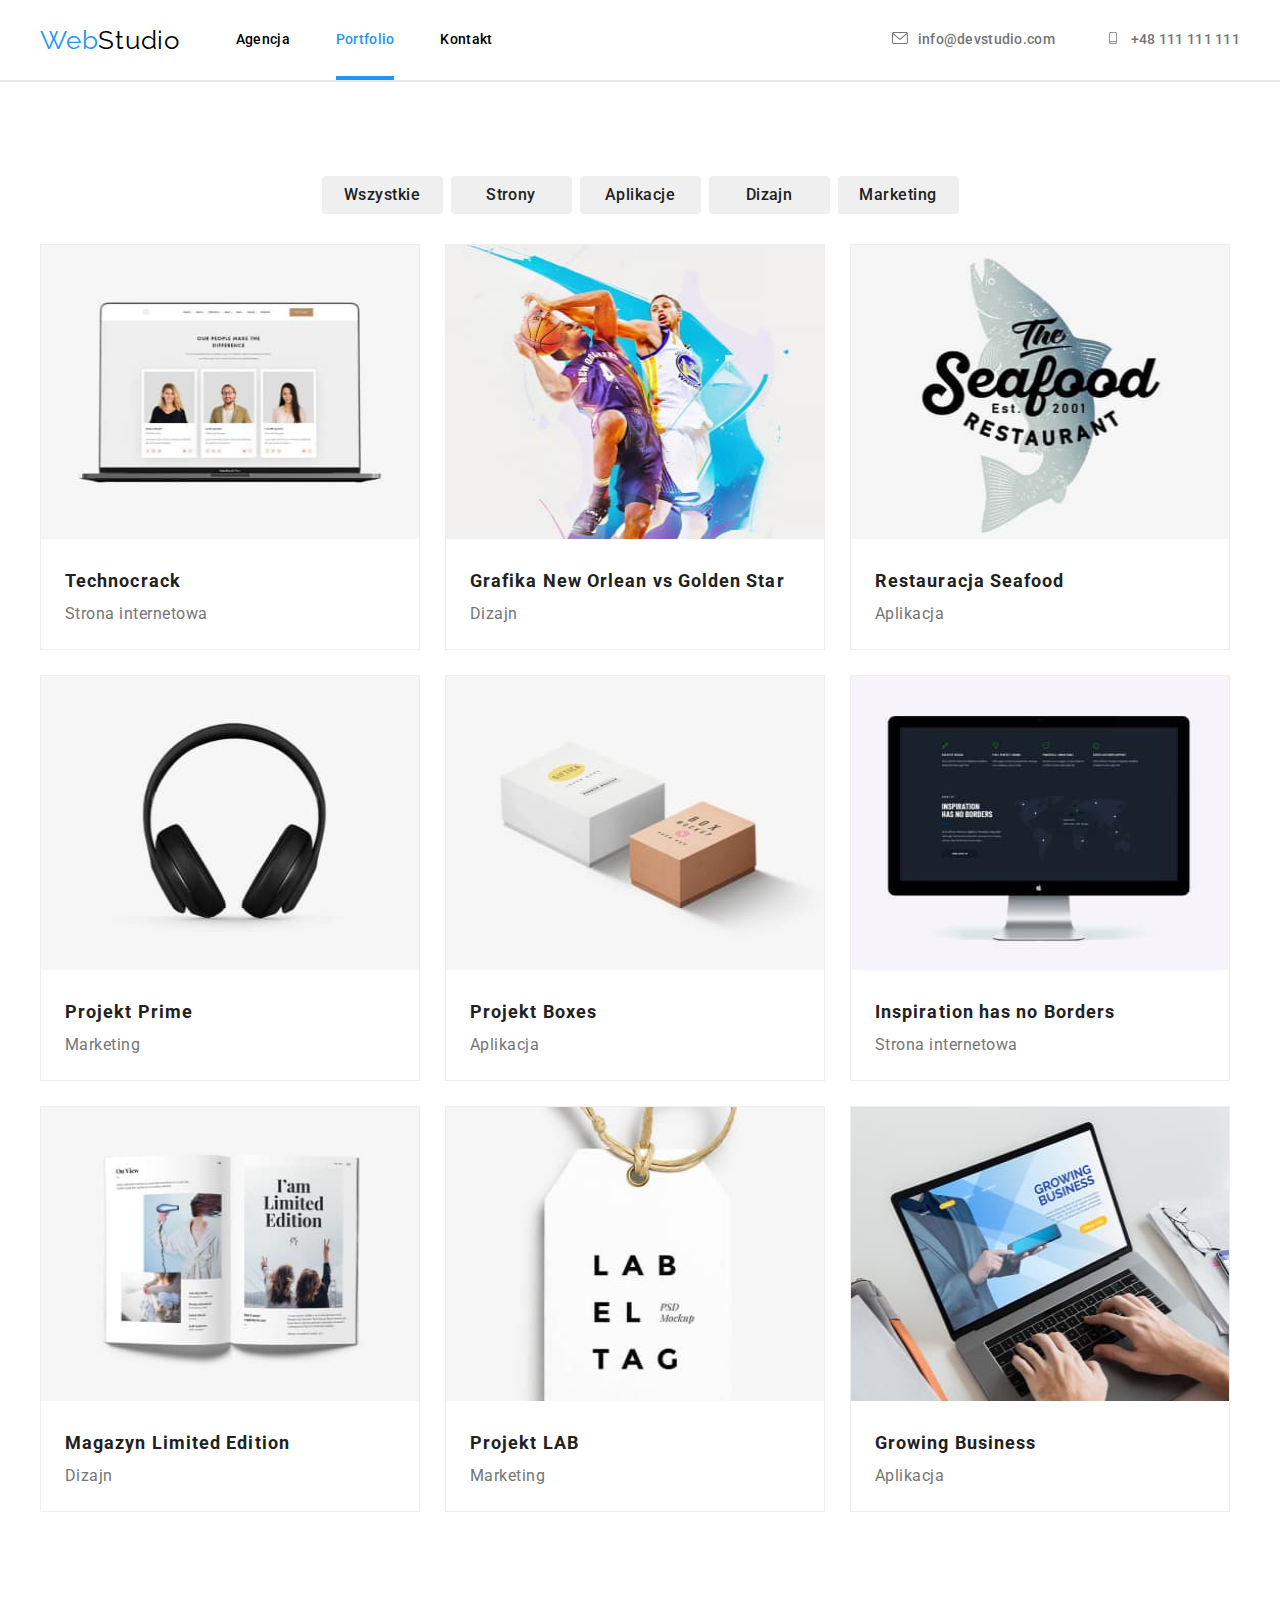
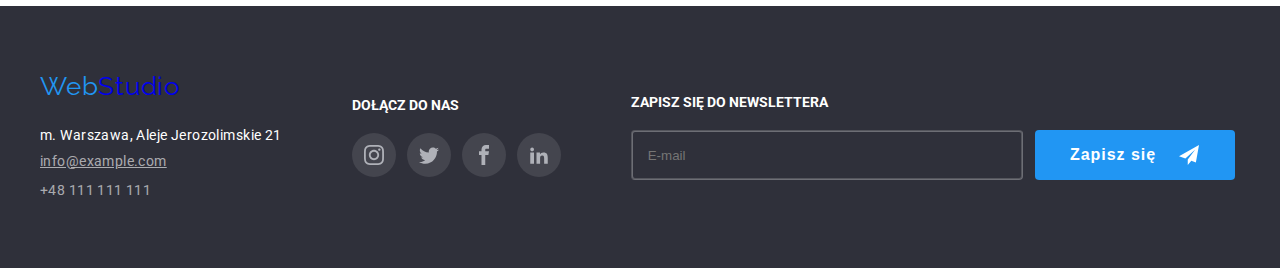
==== portfolio.html @ 6e83c59d "Copy from HW7" ====
<!DOCTYPE html>
<html lang="pl">
  <head>
    <meta charset="UTF-8" />
    <meta http-equiv="X-UA-Compatible" content="IE=edge" />
    <meta name="viewport" content="width=device-width, initial-scale=1.0" />
    <link rel="stylesheet" href="./css/modern-normalize.css" />
    <link href="./css/main.min.css" rel="stylesheet" />
    <title>Zadanie domowe nr 7 - strona portfolio</title>
    <link rel="preconnect" href="https://fonts.googleapis.com" />
    <link rel="preconnect" href="https://fonts.gstatic.com" crossorigin />
    <link
      href="https://fonts.googleapis.com/css2?family=Raleway:wght@700&family=Roboto:wght@400;500;700;900&display=swap"
      rel="stylesheet"
    />
  </head>
  <body>
    <header class="header">
      <div class="header__cointainer">
        <p class="header__logo">
          <a href="./index.html" class="header__logo">
            <span class="blue">Web</span>Studio</a
          >
        </p>
        <nav class="header__navigation">
          <ul class="header__menu">
            <li>
              <a href="./index.html"><p class="header__link">Agencja</p></a>
            </li>
            <li>
              <a href="./portfolio.html"
                ><p class="header__link header__link--active">Portfolio</p></a
              >
            </li>
            <li>
              <a href="#"><p class="header__link">Kontakt</p></a>
            </li>
          </ul>
        </nav>
        <ul class="header__adres">
          <li>
            <div class="header__post">
              <a class="header__mail" href="mailto:info@devstudio.com">
                <svg class="header__envelope" width="16" height="12">
                  <use href="./images/sprite.svg#icon-envelope"></use>
                </svg>
                <p class="header__contact">info@devstudio.com</p></a
              >
            </div>
          </li>
          <li>
            <div class="header__tel">
              <a class="header__mobile" href="tel:+48111111111">
                <svg class="header__phone" width="16" height="12">
                  <use href="./images/sprite.svg#icon-smartphone"></use>
                </svg>
                <p class="header__contact">+48 111 111 111</p></a
              >
            </div>
          </li>
        </ul>
      </div>
    </header>
    <div class="line"></div>
    <main class="portfolio">
      <nav>
        <ul class="portfolio-nav">
          <li>
            <button type="button" class="portfolio-nav__button">
              Wszystkie
            </button>
          </li>
          <li>
            <button type="button" class="portfolio-nav__button">Strony</button>
          </li>
          <li>
            <button type="button" class="portfolio-nav__button">
              Aplikacje
            </button>
          </li>
          <li>
            <button type="button" class="portfolio-nav__button">Dizajn</button>
          </li>
          <li>
            <button type="button" class="portfolio-nav__button">
              Marketing
            </button>
          </li>
        </ul>
      </nav>
      <div class="articles">
        <article class="articles__window-container">
          <h1 style="opacity: 0; pointer-events: none; position: absolute">
            header__menu
          </h1>

          <div class="articles__window">
            <div class="articles__window-overlay">
              <p class="articles__window-overlay-text">
                Technocrack jest popularną platformą wykorzystywaną do
                rozpowszechniania koronawirusa. Firmy wykorzystują tę platformę
                do celów szpiegowskich i ataków na niezabezpieczone serwery
                konkurencji
              </p>
            </div>
            <img
              src="./images/port1.jpg"
              alt="Widok komputera. Podgląd strony głównej."
              width="378"
              height="294"
            />

            <div class="articles__window-title">
              <h2 class="article__title">Technocrack</h2>
              <p class="article__subtitle">Strona internetowa</p>
            </div>
          </div>

          <div class="articles__window">
            <div class="articles__window-overlay">
              <p class="articles__window-overlay-text">
                Technocrack jest popularną platformą wykorzystywaną do
                rozpowszechniania koronawirusa. Firmy wykorzystują tę platformę
                do celów szpiegowskich i ataków na niezabezpieczone serwery
                konkurencji
              </p>
            </div>
            <img
              src="./images/port2.jpg"
              alt="Dwóch koszykarzy."
              width="378"
              height="294"
            />
            <div class="articles__window-title">
              <h2 class="article__title">Grafika New Orlean vs Golden Star</h2>
              <p class="article__subtitle">Dizajn</p>
            </div>
          </div>

          <div class="articles__window">
            <div class="articles__window-overlay">
              <p class="articles__window-overlay-text">
                Technocrack jest popularną platformą wykorzystywaną do
                rozpowszechniania koronawirusa. Firmy wykorzystują tę platformę
                do celów szpiegowskich i ataków na niezabezpieczone serwery
                konkurencji
              </p>
            </div>
            <img
              src="./images/port3.jpg"
              alt="Logo restauracji SeaFood."
              width="378"
              height="294"
            />
            <div class="articles__window-title">
              <h2 class="article__title">Restauracja Seafood</h2>
              <p class="article__subtitle">Aplikacja</p>
            </div>
          </div>

          <div class="articles__window">
            <div class="articles__window-overlay">
              <p class="articles__window-overlay-text">
                Technocrack jest popularną platformą wykorzystywaną do
                rozpowszechniania koronawirusa. Firmy wykorzystują tę platformę
                do celów szpiegowskich i ataków na niezabezpieczone serwery
                konkurencji
              </p>
            </div>
            <img
              src="./images/port4.jpg"
              alt="Czarne słuchawki na szarym tle."
              width="378"
              height="294"
            />
            <div class="articles__window-title">
              <h2 class="article__title">Projekt Prime</h2>
              <p class="article__subtitle">Marketing</p>
            </div>
          </div>

          <div class="articles__window">
            <div class="articles__window-overlay">
              <p class="articles__window-overlay-text">
                Technocrack jest popularną platformą wykorzystywaną do
                rozpowszechniania koronawirusa. Firmy wykorzystują tę platformę
                do celów szpiegowskich i ataków na niezabezpieczone serwery
                konkurencji
              </p>
            </div>
            <img
              src="./images/port5.jpg"
              alt="Dwa pudełka. Małe pomarańczowe i większe białe."
              width="378"
              height="294"
            />
            <div class="articles__window-title">
              <h2 class="article__title">Projekt Boxes</h2>
              <p class="article__subtitle">Aplikacja</p>
            </div>
          </div>

          <div class="articles__window">
            <div class="articles__window-overlay">
              <p class="articles__window-overlay-text">
                Technocrack jest popularną platformą wykorzystywaną do
                rozpowszechniania koronawirusa. Firmy wykorzystują tę platformę
                do celów szpiegowskich i ataków na niezabezpieczone serwery
                konkurencji
              </p>
            </div>
            <img
              src="./images/port6.jpg"
              alt="Czarna strona na monitorze."
              width="378"
              height="294"
            />
            <div class="articles__window-title">
              <h2 class="article__title">Inspiration has no Borders</h2>
              <p class="article__subtitle">Strona internetowa</p>
            </div>
          </div>

          <div class="articles__window">
            <div class="articles__window-overlay">
              <p class="articles__window-overlay-text">
                Technocrack jest popularną platformą wykorzystywaną do
                rozpowszechniania koronawirusa. Firmy wykorzystują tę platformę
                do celów szpiegowskich i ataków na niezabezpieczone serwery
                konkurencji
              </p>
            </div>
            <img
              src="./images/port7.jpg"
              alt="Otwata gazeta."
              width="378"
              height="294"
            />
            <div class="articles__window-title">
              <h2 class="article__title">Magazyn Limited Edition</h2>
              <p class="article__subtitle">Dizajn</p>
            </div>
          </div>

          <div class="articles__window">
            <div class="articles__window-overlay">
              <p class="articles__window-overlay-text">
                Technocrack jest popularną platformą wykorzystywaną do
                rozpowszechniania koronawirusa. Firmy wykorzystują tę platformę
                do celów szpiegowskich i ataków na niezabezpieczone serwery
                konkurencji
              </p>
            </div>
            <img
              src="./images/port8.jpg"
              alt="Metka z napisem label tag."
              width="378"
              height="294"
            />
            <div class="articles__window-title">
              <h2 class="article__title">Projekt LAB</h2>
              <p class="article__subtitle">Marketing</p>
            </div>
          </div>

          <div class="articles__window">
            <div class="articles__window-overlay">
              <p class="articles__window-overlay-text">
                Technocrack jest popularną platformą wykorzystywaną do
                rozpowszechniania koronawirusa. Firmy wykorzystują tę platformę
                do celów szpiegowskich i ataków na niezabezpieczone serwery
                konkurencji
              </p>
            </div>
            <img
              src="./images/port9.jpg"
              alt="Osoba pisząca na klawiaturze."
              width="378"
              height="294"
            />
            <div class="articles__window-title">
              <h2 class="article__title">Growing Business</h2>
              <p class="article__subtitle">Aplikacja</p>
            </div>
          </div>
        </article>
      </div>
    </main>

    <footer class="footer">
      <div class="footer__cointainer">
        <div class="footer-navigation">
          <p class="footer-navigation__logo">
            <a href="./index.html"><span class="blue">Web</span>Studio</a>
          </p>
          <address>
            <p class="footer-navigation__adres">
              m. Warszawa, Aleje Jerozolimskie 21
            </p>
            <ul class="footer-navigation__list">
              <li class="footer-navigation__element">
                <a
                  href="mailto:info@example.com"
                  class="footer-navigation__link underline"
                  >info@example.com</a
                >
              </li>
              <li class="footer-navigation__element">
                <a href="tel:+48111111111" class="footer-navigation__link"
                  >+48 111 111 111</a
                >
              </li>
            </ul>
          </address>
        </div>
        <div class="footer-socials">
          <p>Dołącz do nas</p>
          <div class="footer-socials__logos">
            <div class="footer-socials__ico">
              <svg width="20" height="20">
                <use href="./images/sprite.svg#icon-instagram"></use>
              </svg>
            </div>
            <div class="footer-socials__ico">
              <svg width="20" height="20">
                <use href="./images/sprite.svg#icon-twitter"></use>
              </svg>
            </div>
            <div class="footer-socials__ico">
              <svg width="20" height="20">
                <use href="./images/sprite.svg#icon-facebook"></use>
              </svg>
            </div>
            <div class="footer-socials__ico">
              <svg width="20" height="20">
                <use href="./images/sprite.svg#icon-linkedin2"></use>
              </svg>
            </div>
          </div>
        </div>
        <div class="footer-news">
          <p>zapisz się do newslettera</p>
          <div class="footer-news__input">
            <form class="footer-news__form">
              <fieldset class="footer-news__fieldset">
                <input
                  class="footer-news__email"
                  type="email"
                  placeholder="E-mail"
                />
              </fieldset>
              <button class="footer-news__form-button" type="submit">
                Zapisz się
                <svg class="footer-news__send-icon" width="20" height="20">
                  <use href="./images/icons.svg#send"></use>
                </svg>
              </button>
            </form>
          </div>
        </div>
      </div>
    </footer>
  </body>
  <script src="./js/modal.js"></script>
</html>
---- css/main.min.css ----
:root{--logo-color: #2196f3;--logohover-color: #88c9ff;--dark-color: #000;--bright-color: #fff;--second-color: #757575;--third-color: #212121;--border-color: #eee;--theme-color: #2f303a;--team-color: #f5f4fa;--line-color: #e5e5e5;--ico-color: #afb1b8;--placeholder-color: rgba(117, 117, 117, 0.5)}*,*::after,*::before{margin:0;padding:0}.container{width:1200px;margin:auto}body{font-family:"Roboto","Arial",sans-serif;margin:0;color:var(--dark-color)}.line{width:100%;border-top:2px solid var(--line-color)}.blue{color:var(--logo-color)}.modal__backdrop{position:fixed;display:flex;left:0;top:0;width:100%;height:100%;background-color:rgba(0,0,0,.2);transition:transform 250ms cubic-bezier(0.4, 0, 0.2, 1);z-index:1}.modal{position:relative;display:flex;flex-direction:column;width:528px;height:581px;background-color:var(--bright-color);margin-left:auto;margin-right:auto;margin-top:220px;border-radius:4px;padding:40px;box-shadow:0px 1px 3px rgba(0,0,0,.12),0px 1px 1px rgba(0,0,0,.14),0px 2px 1px rgba(0,0,0,.2);z-index:3}.modal__btn{position:absolute;display:flex;align-items:center;justify-content:center;top:8px;right:8px;cursor:pointer;width:30px;height:30px;border:solid rgba(0,0,0,.18) 1px;border-radius:50%;font-size:11px;background-color:var(--bright-color)}.is-hidden{transform:translateY(-100%);opacity:0;visibility:hidden;pointer-events:none}.modal__close-btn{fill:var(--dark-color)}.modal__header{font-weight:700;font-size:20px;line-height:1,15;text-align:center;letter-spacing:.03em;color:var(--third-color);margin-bottom:12px}.modal__fieldset{display:flex;border-radius:4px;border:solid 1px rgba(33,33,33,.1568627451);padding:5px;margin-bottom:10px;align-items:center;padding-left:30px;font-size:12px;line-height:1.16;letter-spacing:.01em;height:40px;position:relative;transition:border-color 250ms cubic-bezier(0.4, 0, 0.2, 1)}.modal__ico{fill:#000;position:absolute;left:15px;transition:fill 250ms cubic-bezier(0.4, 0, 0.2, 1)}.modal__textarea-fieldset:has(.modal__textarea:focus),.modal__fieldset:has(.modal__input:focus),.modal__fieldset:has(.modal__input:focus) svg{border-color:var(--logo-color);fill:var(--logo-color)}.modal__input{outline:none;border:none;width:100%}.modal__textarea-fieldset{border-radius:4px;border:solid 1px rgba(33,33,33,.1568627451);padding:5px;margin-bottom:10px;height:120px;transition:border-color 250ms cubic-bezier(0.4, 0, 0.2, 1)}.modal__textarea{width:100%;resize:none;padding:12px 16px;font-size:12px;line-height:1.16;letter-spacing:.01em;max-width:92%}.modal__textarea::-moz-placeholder{color:var(--placeholder-color)}.modal__textarea:-ms-input-placeholder{color:var(--placeholder-color)}.modal__textarea::placeholder{color:var(--placeholder-color)}.modal__label{font-size:12px;line-height:1,16;letter-spacing:.01em;color:var(--second-color);margin-bottom:4px}.modal__checkbox-label{display:flex;align-items:center}.modal__checkbox-label input:checked+.modal__ico-checked{opacity:1}.modal__checkbox-label input:checked{opacity:0}.modal__checkbox{margin-top:20px;display:flex;justify-content:space-evenly;position:relative;align-items:center}.modal__check-input{z-index:101;opacity:0;width:16px;margin-inline:10px;outline:3px #000}.modal__rule-information{font-size:14px;line-height:1,7;letter-spacing:.03em;color:var(--second-color)}.modal__rule-information-color{color:var(--logo-color)}.modal__ico-checked{position:absolute;left:18px;bottom:-0.5px;opacity:0;z-index:102}.modal__ico-unchecked{position:absolute;width:16px;height:16px;z-index:100;left:18px;border:2px solid #000;border-radius:3px;bottom:0}.modal__button-container{display:flex;justify-content:center;align-items:center}.modal__button{background-color:var(--logo-color);color:var(--bright-color);font-weight:700;font-size:16px;line-height:1.87;display:flex;align-items:center;justify-content:center;padding-block:10px;letter-spacing:.06em;width:200px;border-radius:4px;border-color:rgba(0,0,0,0);box-shadow:0px 4px 4px rgba(0,0,0,.15);margin-top:30px;cursor:pointer}.header{background-color:#fff;height:80px;display:flex}.header__cointainer{text-align:center;display:flex;justify-content:space-between;align-items:center;margin:auto;width:1200px}.header__navigation{display:flex;justify-content:flex-start;width:50%}.header__logo{color:var(--dark-color);text-decoration:none;font-family:"Raleway",sans-serif;font-size:26px;line-height:1.55;letter-spacing:.03em}.header__logo :visited{color:var(--dark-color)}.header__menu{list-style:none;display:inline-flex;gap:46px}.header__menu a{text-decoration:none}.header__link{color:var(--dark-color);font-weight:500;font-size:14px;line-height:1.14;letter-spacing:.02em;position:relative;transition:color 250ms cubic-bezier(0.4, 0, 0.2, 1),background-color 250ms cubic-bezier(0.4, 0, 0.2, 1),width 250ms cubic-bezier(0.4, 0, 0.2, 1),height 250ms cubic-bezier(0.4, 0, 0.2, 1)}.header__link:hover{color:var(--logo-color)}.header__link:hover::after{position:absolute;content:"";top:44px;left:0;width:100%;height:4px;background-color:var(--logo-color)}.header__link:focus{color:var(--logo-color)}.header__link--active{color:var(--logo-color);font-weight:500;font-size:14px;line-height:1.14;letter-spacing:.02em;position:relative;transition:color 250ms cubic-bezier(0.4, 0, 0.2, 1),background-color 250ms cubic-bezier(0.4, 0, 0.2, 1),width 250ms cubic-bezier(0.4, 0, 0.2, 1),height 250ms cubic-bezier(0.4, 0, 0.2, 1)}.header__link--active:hover{color:var(--logo-color)}.header__link--active:focus{color:var(--logo-color)}.header__link--active:after{position:absolute;content:"";top:44px;left:0;width:100%;height:4px;background-color:var(--logo-color)}.header__adres{list-style:none;display:flex;gap:50px}.header__adres a{text-decoration:none}.header__contact{color:var(--second-color);font-weight:500;font-size:14px;line-height:1.14;letter-spacing:.02em;transition:color 250ms cubic-bezier(0.4, 0, 0.2, 1)}.header__contact:focus{color:var(--logo-color)}.header__contact:hover{color:var(--logo-color)}.header__mail{display:flex;flex-wrap:nowrap;fill:var(--second-color)}.header__mail:hover{fill:var(--logo-color);color:var(--logo-color)}.header__tel{transition:fill 250ms cubic-bezier(0.4, 0, 0.2, 1)}.header__tel :hover{fill:var(--logo-color)}.header__contact{transition:color 250ms cubic-bezier(0.4, 0, 0.2, 1)}.header__contact:hover{color:var(--logo-color)}.header__mobile{display:flex;flex-wrap:nowrap;fill:var(--second-color)}.header__envelope{margin-right:10px;transition:fill 250ms cubic-bezier(0.4, 0, 0.2, 1)}.header__phone{margin-right:10px}.portfolio{text-align:center;margin-top:0;padding-top:0;margin-bottom:94px}.portfolio-nav{list-style:none;display:inline-flex;gap:8px;margin-top:94px}.portfolio-nav__button{width:121px;height:38px;color:var(--third-color);font-weight:500;font-size:16px;line-height:1.62;text-align:center;letter-spacing:.03em;border:none;border-radius:4px;font-family:inherit;transition:color 250ms cubic-bezier(0.4, 0, 0.2, 1)}.portfolio-nav__button:hover{color:var(--bright-color);background-color:var(--logo-color);cursor:pointer;box-shadow:0px 3px 1px rgba(0,0,0,.1),0px 1px 2px rgba(0,0,0,.08),0px 2px 2px rgba(0,0,0,.12)}.portfolio-nav__button:focus{color:var(--bright-color);background-color:var(--logo-color)}.articles{width:1200px;margin:auto}.articles__window{border:var(--border-color) solid 1px;padding-bottom:0;padding:0;cursor:pointer;position:relative;transition:box-shadow 250ms cubic-bezier(0.4, 0, 0.2, 1)}.articles__window:hover{box-shadow:0px 1px 1px rgba(0,0,0,.12),0px 4px 4px rgba(0,0,0,.06),1px 4px 6px rgba(0,0,0,.16)}.articles__window-container{padding-top:30px;display:flex;flex-wrap:wrap;gap:25px}.articles__window-container-row{display:flex;gap:10px;flex-wrap:wrap}.articles__window-overlay{position:absolute;bottom:calc(100% - 294px);background-color:var(--logo-color);opacity:90%;overflow:hidden;width:100%;height:0;transition:height 250ms cubic-bezier(0.4, 0, 0.2, 1)}.articles__window:hover .articles__window-overlay{height:294px}.articles__window-overlay-text{width:100%;position:absolute;color:var(--bright-color);font-size:18px;line-height:1.55;letter-spacing:.03em;padding:49px 45px 49px 24px;text-align:left}.articles__window-title{padding:20px 24px}.article__title{color:#212121;font-family:"Roboto";font-size:18px;line-height:2;letter-spacing:.06em;text-align:left;margin:0;padding:0}.article__subtitle{font-size:16px;line-height:1.87;letter-spacing:.03em;color:var(--second-color);text-align:left}.footer__cointainer{display:flex;margin:auto;align-items:center;padding-top:60px;padding-bottom:60px;max-width:1200px;gap:70px}.footer{background-color:var(--theme-color)}.footer a{text-decoration:none}.footer-navigation__logo{text-decoration:none;font-family:"Raleway",sans-serif;font-size:26px;line-height:1.55;letter-spacing:.03em;margin-top:0;margin-bottom:20px;color:var(--bright-color)}.footer-navigation__logo :visited{color:var(--bright-color)}.footer-navigation__adres{font-style:normal;font-size:14px;line-height:1.33;letter-spacing:.03em;color:var(--bright-color);margin:0}.footer-navigation__list{margin:0;list-style:none;padding-left:0}.footer-navigation__element{margin-top:5px;margin-bottom:5px}.footer-navigation__link{font-style:normal;font-size:14px;line-height:1.71;letter-spacing:.03em;color:rgba(255,255,255,.6);transition:color 250ms cubic-bezier(0.4, 0, 0.2, 1)}.footer-navigation__link:hover{color:var(--logo-color)}.footer-navigation__link:focus{color:var(--logo-color)}.footer-navigation__link.underline{text-decoration:underline}.banner{color:var(--bright-color);background-image:linear-gradient(rgba(47, 48, 58, 0.3764705882), rgba(47, 48, 58, 0.3764705882)),url("./../images/background.jpg");text-align:center;padding:200px 0;max-width:1600px;margin-left:auto;margin-right:auto}.banner__title{font-style:normal;font-weight:900;font-size:44px;line-height:1.36;text-align:center;letter-spacing:.06em;text-transform:uppercase;margin-top:0}.banner__button{background-color:var(--logo-color);color:var(--bright-color);border:none;font-style:normal;font-weight:700;font-size:16px;line-height:1.87;align-items:center;text-align:center;letter-spacing:.06em;border-radius:4px;font-family:inherit;padding:10px 40px 10px 40px;margin-top:30px;transition:background-image 250ms cubic-bezier(0.4, 0, 0.2, 1)}.banner__button:hover{background-image:linear-gradient(var(--logo-color), var(--logohover-color));cursor:pointer}.banner__button:focus{background-image:linear-gradient(var(--logo-color), var(--logohover-color));cursor:pointer}.property-container{padding-top:94px;padding-bottom:94px}.property__list-container{display:block;align-items:center;margin:auto}.property{display:flex;flex-direction:column;align-items:center}.property__logos{list-style:none;display:flex;flex-wrap:wrap;gap:30px;padding-left:0;margin-bottom:30px}.property__logo{display:flex;width:270px;height:120px;background-color:var(--team-color);border-radius:4px;justify-content:center;align-items:center}.property__description{list-style:none;display:flex;gap:30px;text-align:left}.property__title{font-size:14px;line-height:1.14;letter-spacing:.03em;text-transform:uppercase;color:var(--third-color)}.property__information{font-style:normal;font-size:14px;line-height:1.7;letter-spacing:.03em;color:var(--second-color);width:270px;height:75px}.property__textbox{width:270px;height:101px}.task__header{font-size:36px;line-height:1.16;text-align:center;letter-spacing:.03em;color:var(--third-color);padding-top:94px;padding-bottom:50px}.task__img{list-style:none;display:flex;gap:30px;text-align:center;position:relative}.task__description{position:absolute;width:100%;height:70px;background-color:var(--theme-color);display:flex;justify-content:center;align-items:center;text-transform:uppercase;font-weight:700;font-size:14px;line-height:1,14;letter-spacing:0,3em;width:370px;height:70px;background-color:var(--theme-color);opacity:80%;color:var(--bright-color);bottom:5px}.customers__list{display:flex;justify-content:center;gap:30px;list-style:none}.customers__header{font-size:36px;line-height:1.16;text-align:center;letter-spacing:.03em;color:var(--third-color);padding-top:94px;padding-bottom:50px}.customer__box{display:flex;width:170px;justify-content:center;align-items:center;border:solid 1px var(--ico-color);border-radius:4px;margin-bottom:94px;padding:15px;transition:fill 250ms cubic-bezier(0.4, 0, 0.2, 1),border 250ms cubic-bezier(0.4, 0, 0.2, 1)}.customer__box:hover{border:var(--logo-color) 1px solid;cursor:pointer}.customer__icon{fill:var(--ico-color);cursor:pointer}.customer__icon:hover{fill:var(--logo-color);cursor:pointer}.footer-news{color:var(--bright-color);font-size:14px;font-weight:700;line-height:16px;letter-spacing:0,3em;text-transform:uppercase}.footer-news__input{display:flex;flex-direction:row;flex-wrap:nowrap}.footer-news__form{display:flex;align-items:center;margin-top:20px}.footer-news__fieldset{background-color:rgba(0,0,0,0);border-color:rgba(255,255,255,.3);border-radius:4px;padding:15px;width:358px}.footer-news__email{background-color:rgba(0,0,0,0);border:none;outline:none;margin:0;padding:0;width:100%;color:var(--bright-color)}.footer-news__form-button{width:200px;font-weight:780;font-size:16px;line-height:2,37;letter-spacing:.06em;color:var(--bright-color);background-color:var(--logo-color);height:50px;border-radius:4px;border-color:rgba(0,0,0,0);margin-left:12px;display:flex;align-items:center;justify-content:space-evenly;padding:10px;cursor:pointer}.footer-news__send-icon{fill:var(--bright-color)}.footer-socials{color:var(--bright-color);font-size:14px;font-weight:700;line-height:16px;letter-spacing:0,3em;text-transform:uppercase}.footer-socials__logos{width:209px;display:flex;justify-content:space-between;margin-top:20px}.footer-socials__ico{width:44px;height:44px;display:flex;justify-content:center;align-items:center;fill:var(--ico-color);background-color:rgba(255,255,255,.1);border-radius:50%;cursor:pointer;transition:fill 250ms cubic-bezier(0.4, 0, 0.2, 1),background-color 250ms cubic-bezier(0.4, 0, 0.2, 1)}.footer-socials__ico:hover{background-color:var(--logo-color);fill:#fff}.team{background-color:var(--team-color);text-align:center}.team__header{font-size:36px;text-align:center;font-size:36px;line-height:1.16;letter-spacing:.03em;color:var(--third-color);padding-top:94px;padding-bottom:50px}.team__title-box{padding:30px}.team__socials{display:flex;justify-content:space-evenly;align-items:center;padding:0 15px 20px 15px;transition:color 250ms cubic-bezier(0.4, 0, 0.2, 1)}.team__ico{width:44px;height:44px;display:flex;justify-content:center;border-radius:50%;align-items:center;fill:var(--ico-color);transition:background-color 250ms cubic-bezier(0.4, 0, 0.2, 1);transition:fill 250ms cubic-bezier(0.4, 0, 0.2, 1);cursor:pointer}.team__ico:hover{background-color:var(--logo-color)}.team__icon{transition:fill 250ms cubic-bezier(0.4, 0, 0.2, 1)}.team__icon:hover{fill:#fff}.team__workers{list-style:none;display:inline-flex;gap:30px;margin-bottom:94px}.team__worker-box{background-color:var(--bright-color);box-shadow:0px 1px 3px rgba(0,0,0,.12),0px 1px 1px rgba(0,0,0,.14),0px 2px 1px rgba(0,0,0,.2);border-radius:0px 0px 4px 4px;text-align:center}.team__title{font-weight:500;font-size:16px;line-height:1.18;text-align:center;letter-spacing:.03em;color:var(--third-color)}.team__position{font-size:16px;line-height:1.18;text-align:center;letter-spacing:.03em;color:var(--second-color)}/*# sourceMappingURL=main.min.css.map */
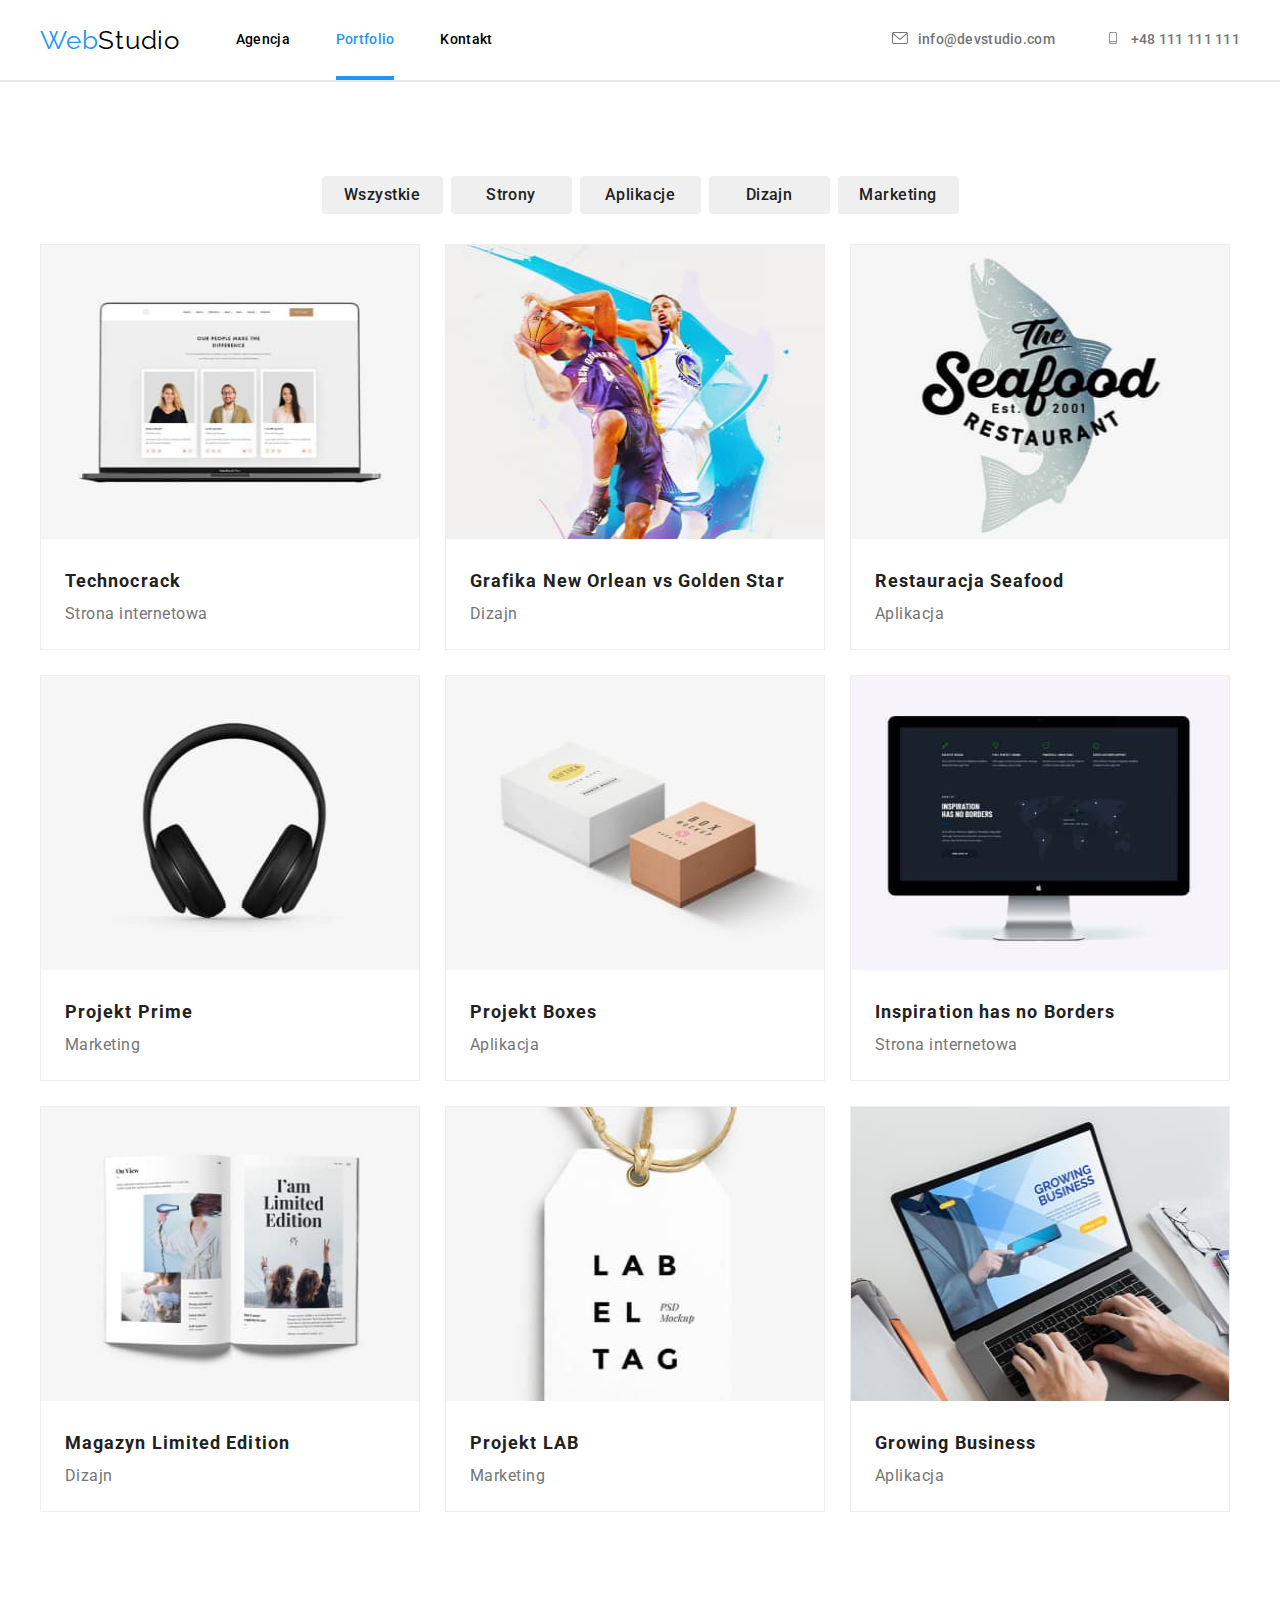
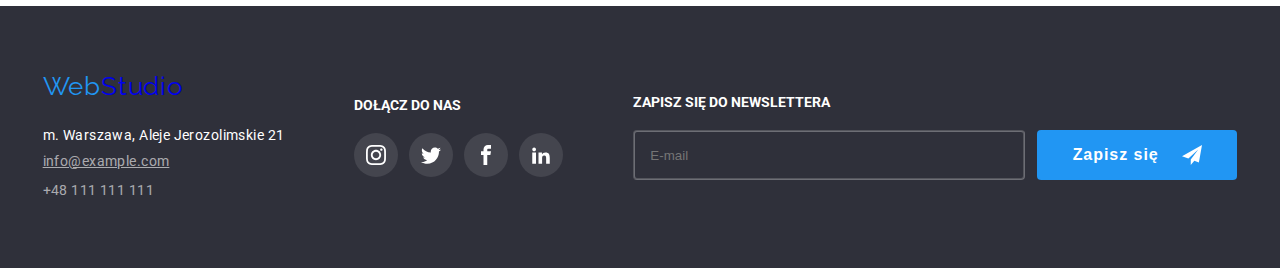
==== commit 53fe7d3a: "portfolio menu" ====
--- a/portfolio.html
+++ b/portfolio.html
@@ -22,6 +22,56 @@
             <span class="blue">Web</span>Studio</a
           >
         </p>
+        <div class="header__mobile-menu">
+          <svg width="24" height="16">
+            <use href="./images/sprite.svg#menu-mobile"></use>
+          </svg>
+        </div>
+        <div class="mobile-menu d-none">
+          <div class="mobile-menu__container">
+            <button class="toggle-menu">x</button>
+            <nav>
+              <ul class="mobile-menu__nav">
+                <li>
+                  <a class="mobile-menu__link" href="./index.html"
+                    ><p>Agencja</p></a
+                  >
+                </li>
+                <li>
+                  <a class="mobile-menu__link" href="./portfolio.html"
+                    ><p>Portfolio</p></a
+                  >
+                </li>
+                <li>
+                  <a class="mobile-menu__link" href="#"><p>Kontakt</p></a>
+                </li>
+              </ul>
+              <ul class="mobile-menu__contacts">
+                <li>
+                  <a
+                    class="mobile-menu__contact mobile-menu__contact--phone"
+                    href="tel:+48111111111"
+                    ><p>+48 111 111 111</p></a
+                  >
+                </li>
+                <li>
+                  <a
+                    class="mobile-menu__contact mobile-menu__contact--mail"
+                    href="mailto:info@devstudio.com"
+                    ><p>info@devstudio.com</p></a
+                  >
+                </li>
+              </ul>
+
+              <ul class="mobile-menu__socials">
+                <li>Instagram</li>
+                <li>Twitter</li>
+                <li>Facebook</li>
+                <li>Linkedin</li>
+              </ul>
+            </nav>
+          </div>
+        </div>
         <nav class="header__navigation">
           <ul class="header__menu">
             <li>
@@ -362,4 +412,5 @@
     </footer>
   </body>
   <script src="./js/modal.js"></script>
+  <script defer src="js/mobile-menu.js"></script>
 </html>
--- a/css/main.min.css
+++ b/css/main.min.css
@@ -1 +1 @@
-:root{--logo-color: #2196f3;--logohover-color: #88c9ff;--dark-color: #000;--bright-color: #fff;--second-color: #757575;--third-color: #212121;--border-color: #eee;--theme-color: #2f303a;--team-color: #f5f4fa;--line-color: #e5e5e5;--ico-color: #afb1b8;--placeholder-color: rgba(117, 117, 117, 0.5)}*,*::after,*::before{margin:0;padding:0}.container{width:1200px;margin:auto}body{font-family:"Roboto","Arial",sans-serif;margin:0;color:var(--dark-color)}.line{width:100%;border-top:2px solid var(--line-color)}.blue{color:var(--logo-color)}.modal__backdrop{position:fixed;display:flex;left:0;top:0;width:100%;height:100%;background-color:rgba(0,0,0,.2);transition:transform 250ms cubic-bezier(0.4, 0, 0.2, 1);z-index:1}.modal{position:relative;display:flex;flex-direction:column;width:528px;height:581px;background-color:var(--bright-color);margin-left:auto;margin-right:auto;margin-top:220px;border-radius:4px;padding:40px;box-shadow:0px 1px 3px rgba(0,0,0,.12),0px 1px 1px rgba(0,0,0,.14),0px 2px 1px rgba(0,0,0,.2);z-index:3}.modal__btn{position:absolute;display:flex;align-items:center;justify-content:center;top:8px;right:8px;cursor:pointer;width:30px;height:30px;border:solid rgba(0,0,0,.18) 1px;border-radius:50%;font-size:11px;background-color:var(--bright-color)}.is-hidden{transform:translateY(-100%);opacity:0;visibility:hidden;pointer-events:none}.modal__close-btn{fill:var(--dark-color)}.modal__header{font-weight:700;font-size:20px;line-height:1,15;text-align:center;letter-spacing:.03em;color:var(--third-color);margin-bottom:12px}.modal__fieldset{display:flex;border-radius:4px;border:solid 1px rgba(33,33,33,.1568627451);padding:5px;margin-bottom:10px;align-items:center;padding-left:30px;font-size:12px;line-height:1.16;letter-spacing:.01em;height:40px;position:relative;transition:border-color 250ms cubic-bezier(0.4, 0, 0.2, 1)}.modal__ico{fill:#000;position:absolute;left:15px;transition:fill 250ms cubic-bezier(0.4, 0, 0.2, 1)}.modal__textarea-fieldset:has(.modal__textarea:focus),.modal__fieldset:has(.modal__input:focus),.modal__fieldset:has(.modal__input:focus) svg{border-color:var(--logo-color);fill:var(--logo-color)}.modal__input{outline:none;border:none;width:100%}.modal__textarea-fieldset{border-radius:4px;border:solid 1px rgba(33,33,33,.1568627451);padding:5px;margin-bottom:10px;height:120px;transition:border-color 250ms cubic-bezier(0.4, 0, 0.2, 1)}.modal__textarea{width:100%;resize:none;padding:12px 16px;font-size:12px;line-height:1.16;letter-spacing:.01em;max-width:92%}.modal__textarea::-moz-placeholder{color:var(--placeholder-color)}.modal__textarea:-ms-input-placeholder{color:var(--placeholder-color)}.modal__textarea::placeholder{color:var(--placeholder-color)}.modal__label{font-size:12px;line-height:1,16;letter-spacing:.01em;color:var(--second-color);margin-bottom:4px}.modal__checkbox-label{display:flex;align-items:center}.modal__checkbox-label input:checked+.modal__ico-checked{opacity:1}.modal__checkbox-label input:checked{opacity:0}.modal__checkbox{margin-top:20px;display:flex;justify-content:space-evenly;position:relative;align-items:center}.modal__check-input{z-index:101;opacity:0;width:16px;margin-inline:10px;outline:3px #000}.modal__rule-information{font-size:14px;line-height:1,7;letter-spacing:.03em;color:var(--second-color)}.modal__rule-information-color{color:var(--logo-color)}.modal__ico-checked{position:absolute;left:18px;bottom:-0.5px;opacity:0;z-index:102}.modal__ico-unchecked{position:absolute;width:16px;height:16px;z-index:100;left:18px;border:2px solid #000;border-radius:3px;bottom:0}.modal__button-container{display:flex;justify-content:center;align-items:center}.modal__button{background-color:var(--logo-color);color:var(--bright-color);font-weight:700;font-size:16px;line-height:1.87;display:flex;align-items:center;justify-content:center;padding-block:10px;letter-spacing:.06em;width:200px;border-radius:4px;border-color:rgba(0,0,0,0);box-shadow:0px 4px 4px rgba(0,0,0,.15);margin-top:30px;cursor:pointer}.header{background-color:#fff;height:80px;display:flex}.header__cointainer{text-align:center;display:flex;justify-content:space-between;align-items:center;margin:auto;width:1200px}.header__navigation{display:flex;justify-content:flex-start;width:50%}.header__logo{color:var(--dark-color);text-decoration:none;font-family:"Raleway",sans-serif;font-size:26px;line-height:1.55;letter-spacing:.03em}.header__logo :visited{color:var(--dark-color)}.header__menu{list-style:none;display:inline-flex;gap:46px}.header__menu a{text-decoration:none}.header__link{color:var(--dark-color);font-weight:500;font-size:14px;line-height:1.14;letter-spacing:.02em;position:relative;transition:color 250ms cubic-bezier(0.4, 0, 0.2, 1),background-color 250ms cubic-bezier(0.4, 0, 0.2, 1),width 250ms cubic-bezier(0.4, 0, 0.2, 1),height 250ms cubic-bezier(0.4, 0, 0.2, 1)}.header__link:hover{color:var(--logo-color)}.header__link:hover::after{position:absolute;content:"";top:44px;left:0;width:100%;height:4px;background-color:var(--logo-color)}.header__link:focus{color:var(--logo-color)}.header__link--active{color:var(--logo-color);font-weight:500;font-size:14px;line-height:1.14;letter-spacing:.02em;position:relative;transition:color 250ms cubic-bezier(0.4, 0, 0.2, 1),background-color 250ms cubic-bezier(0.4, 0, 0.2, 1),width 250ms cubic-bezier(0.4, 0, 0.2, 1),height 250ms cubic-bezier(0.4, 0, 0.2, 1)}.header__link--active:hover{color:var(--logo-color)}.header__link--active:focus{color:var(--logo-color)}.header__link--active:after{position:absolute;content:"";top:44px;left:0;width:100%;height:4px;background-color:var(--logo-color)}.header__adres{list-style:none;display:flex;gap:50px}.header__adres a{text-decoration:none}.header__contact{color:var(--second-color);font-weight:500;font-size:14px;line-height:1.14;letter-spacing:.02em;transition:color 250ms cubic-bezier(0.4, 0, 0.2, 1)}.header__contact:focus{color:var(--logo-color)}.header__contact:hover{color:var(--logo-color)}.header__mail{display:flex;flex-wrap:nowrap;fill:var(--second-color)}.header__mail:hover{fill:var(--logo-color);color:var(--logo-color)}.header__tel{transition:fill 250ms cubic-bezier(0.4, 0, 0.2, 1)}.header__tel :hover{fill:var(--logo-color)}.header__contact{transition:color 250ms cubic-bezier(0.4, 0, 0.2, 1)}.header__contact:hover{color:var(--logo-color)}.header__mobile{display:flex;flex-wrap:nowrap;fill:var(--second-color)}.header__envelope{margin-right:10px;transition:fill 250ms cubic-bezier(0.4, 0, 0.2, 1)}.header__phone{margin-right:10px}.portfolio{text-align:center;margin-top:0;padding-top:0;margin-bottom:94px}.portfolio-nav{list-style:none;display:inline-flex;gap:8px;margin-top:94px}.portfolio-nav__button{width:121px;height:38px;color:var(--third-color);font-weight:500;font-size:16px;line-height:1.62;text-align:center;letter-spacing:.03em;border:none;border-radius:4px;font-family:inherit;transition:color 250ms cubic-bezier(0.4, 0, 0.2, 1)}.portfolio-nav__button:hover{color:var(--bright-color);background-color:var(--logo-color);cursor:pointer;box-shadow:0px 3px 1px rgba(0,0,0,.1),0px 1px 2px rgba(0,0,0,.08),0px 2px 2px rgba(0,0,0,.12)}.portfolio-nav__button:focus{color:var(--bright-color);background-color:var(--logo-color)}.articles{width:1200px;margin:auto}.articles__window{border:var(--border-color) solid 1px;padding-bottom:0;padding:0;cursor:pointer;position:relative;transition:box-shadow 250ms cubic-bezier(0.4, 0, 0.2, 1)}.articles__window:hover{box-shadow:0px 1px 1px rgba(0,0,0,.12),0px 4px 4px rgba(0,0,0,.06),1px 4px 6px rgba(0,0,0,.16)}.articles__window-container{padding-top:30px;display:flex;flex-wrap:wrap;gap:25px}.articles__window-container-row{display:flex;gap:10px;flex-wrap:wrap}.articles__window-overlay{position:absolute;bottom:calc(100% - 294px);background-color:var(--logo-color);opacity:90%;overflow:hidden;width:100%;height:0;transition:height 250ms cubic-bezier(0.4, 0, 0.2, 1)}.articles__window:hover .articles__window-overlay{height:294px}.articles__window-overlay-text{width:100%;position:absolute;color:var(--bright-color);font-size:18px;line-height:1.55;letter-spacing:.03em;padding:49px 45px 49px 24px;text-align:left}.articles__window-title{padding:20px 24px}.article__title{color:#212121;font-family:"Roboto";font-size:18px;line-height:2;letter-spacing:.06em;text-align:left;margin:0;padding:0}.article__subtitle{font-size:16px;line-height:1.87;letter-spacing:.03em;color:var(--second-color);text-align:left}.footer__cointainer{display:flex;margin:auto;align-items:center;padding-top:60px;padding-bottom:60px;max-width:1200px;gap:70px}.footer{background-color:var(--theme-color)}.footer a{text-decoration:none}.footer-navigation__logo{text-decoration:none;font-family:"Raleway",sans-serif;font-size:26px;line-height:1.55;letter-spacing:.03em;margin-top:0;margin-bottom:20px;color:var(--bright-color)}.footer-navigation__logo :visited{color:var(--bright-color)}.footer-navigation__adres{font-style:normal;font-size:14px;line-height:1.33;letter-spacing:.03em;color:var(--bright-color);margin:0}.footer-navigation__list{margin:0;list-style:none;padding-left:0}.footer-navigation__element{margin-top:5px;margin-bottom:5px}.footer-navigation__link{font-style:normal;font-size:14px;line-height:1.71;letter-spacing:.03em;color:rgba(255,255,255,.6);transition:color 250ms cubic-bezier(0.4, 0, 0.2, 1)}.footer-navigation__link:hover{color:var(--logo-color)}.footer-navigation__link:focus{color:var(--logo-color)}.footer-navigation__link.underline{text-decoration:underline}.banner{color:var(--bright-color);background-image:linear-gradient(rgba(47, 48, 58, 0.3764705882), rgba(47, 48, 58, 0.3764705882)),url("./../images/background.jpg");text-align:center;padding:200px 0;max-width:1600px;margin-left:auto;margin-right:auto}.banner__title{font-style:normal;font-weight:900;font-size:44px;line-height:1.36;text-align:center;letter-spacing:.06em;text-transform:uppercase;margin-top:0}.banner__button{background-color:var(--logo-color);color:var(--bright-color);border:none;font-style:normal;font-weight:700;font-size:16px;line-height:1.87;align-items:center;text-align:center;letter-spacing:.06em;border-radius:4px;font-family:inherit;padding:10px 40px 10px 40px;margin-top:30px;transition:background-image 250ms cubic-bezier(0.4, 0, 0.2, 1)}.banner__button:hover{background-image:linear-gradient(var(--logo-color), var(--logohover-color));cursor:pointer}.banner__button:focus{background-image:linear-gradient(var(--logo-color), var(--logohover-color));cursor:pointer}.property-container{padding-top:94px;padding-bottom:94px}.property__list-container{display:block;align-items:center;margin:auto}.property{display:flex;flex-direction:column;align-items:center}.property__logos{list-style:none;display:flex;flex-wrap:wrap;gap:30px;padding-left:0;margin-bottom:30px}.property__logo{display:flex;width:270px;height:120px;background-color:var(--team-color);border-radius:4px;justify-content:center;align-items:center}.property__description{list-style:none;display:flex;gap:30px;text-align:left}.property__title{font-size:14px;line-height:1.14;letter-spacing:.03em;text-transform:uppercase;color:var(--third-color)}.property__information{font-style:normal;font-size:14px;line-height:1.7;letter-spacing:.03em;color:var(--second-color);width:270px;height:75px}.property__textbox{width:270px;height:101px}.task__header{font-size:36px;line-height:1.16;text-align:center;letter-spacing:.03em;color:var(--third-color);padding-top:94px;padding-bottom:50px}.task__img{list-style:none;display:flex;gap:30px;text-align:center;position:relative}.task__description{position:absolute;width:100%;height:70px;background-color:var(--theme-color);display:flex;justify-content:center;align-items:center;text-transform:uppercase;font-weight:700;font-size:14px;line-height:1,14;letter-spacing:0,3em;width:370px;height:70px;background-color:var(--theme-color);opacity:80%;color:var(--bright-color);bottom:5px}.customers__list{display:flex;justify-content:center;gap:30px;list-style:none}.customers__header{font-size:36px;line-height:1.16;text-align:center;letter-spacing:.03em;color:var(--third-color);padding-top:94px;padding-bottom:50px}.customer__box{display:flex;width:170px;justify-content:center;align-items:center;border:solid 1px var(--ico-color);border-radius:4px;margin-bottom:94px;padding:15px;transition:fill 250ms cubic-bezier(0.4, 0, 0.2, 1),border 250ms cubic-bezier(0.4, 0, 0.2, 1)}.customer__box:hover{border:var(--logo-color) 1px solid;cursor:pointer}.customer__icon{fill:var(--ico-color);cursor:pointer}.customer__icon:hover{fill:var(--logo-color);cursor:pointer}.footer-news{color:var(--bright-color);font-size:14px;font-weight:700;line-height:16px;letter-spacing:0,3em;text-transform:uppercase}.footer-news__input{display:flex;flex-direction:row;flex-wrap:nowrap}.footer-news__form{display:flex;align-items:center;margin-top:20px}.footer-news__fieldset{background-color:rgba(0,0,0,0);border-color:rgba(255,255,255,.3);border-radius:4px;padding:15px;width:358px}.footer-news__email{background-color:rgba(0,0,0,0);border:none;outline:none;margin:0;padding:0;width:100%;color:var(--bright-color)}.footer-news__form-button{width:200px;font-weight:780;font-size:16px;line-height:2,37;letter-spacing:.06em;color:var(--bright-color);background-color:var(--logo-color);height:50px;border-radius:4px;border-color:rgba(0,0,0,0);margin-left:12px;display:flex;align-items:center;justify-content:space-evenly;padding:10px;cursor:pointer}.footer-news__send-icon{fill:var(--bright-color)}.footer-socials{color:var(--bright-color);font-size:14px;font-weight:700;line-height:16px;letter-spacing:0,3em;text-transform:uppercase}.footer-socials__logos{width:209px;display:flex;justify-content:space-between;margin-top:20px}.footer-socials__ico{width:44px;height:44px;display:flex;justify-content:center;align-items:center;fill:var(--ico-color);background-color:rgba(255,255,255,.1);border-radius:50%;cursor:pointer;transition:fill 250ms cubic-bezier(0.4, 0, 0.2, 1),background-color 250ms cubic-bezier(0.4, 0, 0.2, 1)}.footer-socials__ico:hover{background-color:var(--logo-color);fill:#fff}.team{background-color:var(--team-color);text-align:center}.team__header{font-size:36px;text-align:center;font-size:36px;line-height:1.16;letter-spacing:.03em;color:var(--third-color);padding-top:94px;padding-bottom:50px}.team__title-box{padding:30px}.team__socials{display:flex;justify-content:space-evenly;align-items:center;padding:0 15px 20px 15px;transition:color 250ms cubic-bezier(0.4, 0, 0.2, 1)}.team__ico{width:44px;height:44px;display:flex;justify-content:center;border-radius:50%;align-items:center;fill:var(--ico-color);transition:background-color 250ms cubic-bezier(0.4, 0, 0.2, 1);transition:fill 250ms cubic-bezier(0.4, 0, 0.2, 1);cursor:pointer}.team__ico:hover{background-color:var(--logo-color)}.team__icon{transition:fill 250ms cubic-bezier(0.4, 0, 0.2, 1)}.team__icon:hover{fill:#fff}.team__workers{list-style:none;display:inline-flex;gap:30px;margin-bottom:94px}.team__worker-box{background-color:var(--bright-color);box-shadow:0px 1px 3px rgba(0,0,0,.12),0px 1px 1px rgba(0,0,0,.14),0px 2px 1px rgba(0,0,0,.2);border-radius:0px 0px 4px 4px;text-align:center}.team__title{font-weight:500;font-size:16px;line-height:1.18;text-align:center;letter-spacing:.03em;color:var(--third-color)}.team__position{font-size:16px;line-height:1.18;text-align:center;letter-spacing:.03em;color:var(--second-color)}/*# sourceMappingURL=main.min.css.map */+:root{--logo-color: #2196f3;--logohover-color: #88c9ff;--dark-color: #000;--bright-color: #fff;--second-color: #757575;--third-color: #212121;--border-color: #eee;--theme-color: #2f303a;--team-color: #f5f4fa;--line-color: #e5e5e5;--ico-color: #afb1b8;--placeholder-color: rgba(117, 117, 117, 0.5)}*,*::after,*::before{margin:0;padding:0}.container{width:1200px;margin:auto}body{font-family:"Roboto","Arial",sans-serif;margin:0;color:var(--dark-color)}.line{width:100%;border-top:2px solid var(--line-color)}.blue{color:var(--logo-color)}:root{--small: 480px;--medium: 768px;--large: 1200px}.modal__backdrop{position:fixed;display:flex;left:0;top:0;width:100%;height:100%;background-color:rgba(0,0,0,.2);transition:transform 250ms cubic-bezier(0.4, 0, 0.2, 1);z-index:1}.modal{position:relative;display:flex;flex-direction:column;width:370px;height:609px;background-color:var(--bright-color);margin-left:auto;margin-right:auto;margin-top:120px;border-radius:4px;padding:40px;box-shadow:0px 1px 3px rgba(0,0,0,.12),0px 1px 1px rgba(0,0,0,.14),0px 2px 1px rgba(0,0,0,.2);z-index:3}.modal__btn{position:absolute;display:flex;align-items:center;justify-content:center;top:8px;right:8px;cursor:pointer;width:30px;height:30px;border:solid rgba(0,0,0,.18) 1px;border-radius:50%;font-size:11px;background-color:var(--bright-color)}.is-hidden{transform:translateY(-100%);opacity:0;visibility:hidden;pointer-events:none}.modal__close-btn{fill:var(--dark-color);transition:fill 250ms cubic-bezier(0.4, 0, 0.2, 1)}.modal__close-btn :hover{fill:var(--logo-color)}.modal__header{width:370px;font-weight:700;font-size:20px;line-height:1,15;text-align:center;letter-spacing:.03em;color:var(--third-color);margin-bottom:12px;margin-left:auto;margin-right:auto}.modal__fieldset{display:flex;border-radius:4px;border:solid 1px rgba(33,33,33,.1568627451);padding:5px;margin-bottom:10px;align-items:center;padding-left:30px;font-size:12px;line-height:1.16;letter-spacing:.01em;height:40px;position:relative;transition:border-color 250ms cubic-bezier(0.4, 0, 0.2, 1)}.modal__ico{fill:#000;position:absolute;left:15px;transition:fill 250ms cubic-bezier(0.4, 0, 0.2, 1)}.modal__textarea-fieldset:has(.modal__textarea:focus),.modal__fieldset:has(.modal__input:focus),.modal__fieldset:has(.modal__input:focus) svg{border-color:var(--logo-color);fill:var(--logo-color)}.modal__input{outline:none;border:none;width:100%}.modal__textarea-fieldset{border-radius:4px;border:solid 1px rgba(33,33,33,.1568627451);padding:5px;margin-bottom:10px;height:120px;transition:border-color 250ms cubic-bezier(0.4, 0, 0.2, 1)}.modal__textarea{width:100%;resize:none;padding:12px 16px;font-size:12px;line-height:1.16;letter-spacing:.01em;max-width:92%}.modal__textarea::-moz-placeholder{color:var(--placeholder-color)}.modal__textarea:-ms-input-placeholder{color:var(--placeholder-color)}.modal__textarea::placeholder{color:var(--placeholder-color)}.modal__label{font-size:12px;line-height:1,16;letter-spacing:.01em;color:var(--second-color);margin-bottom:4px}.modal__checkbox-label{display:flex;align-items:center}.modal__checkbox-label input:checked+.modal__ico-checked{opacity:1}.modal__checkbox-label input:checked{opacity:0}.modal__checkbox{margin-top:20px;display:flex;justify-content:space-evenly;position:relative;align-items:center}.modal__check-input{z-index:101;opacity:0;width:16px;margin-inline:10px;outline:3px #000}.modal__rule-information{font-size:12px;line-height:1,1;letter-spacing:.03em;color:var(--second-color);width:350px}.modal__rule-information-color{color:var(--logo-color)}.modal__ico-checked{position:absolute;left:5.5px;bottom:0px;opacity:0;z-index:102}.modal__ico-unchecked{position:absolute;width:16px;height:16px;z-index:100;left:5px;border:2px solid #000;border-radius:3px;bottom:0}.modal__button-container{display:flex;justify-content:center;align-items:center}.modal__button{background-color:var(--logo-color);color:var(--bright-color);font-weight:700;font-size:16px;line-height:1.87;display:flex;align-items:center;justify-content:center;padding-block:10px;letter-spacing:.06em;width:200px;border-radius:4px;border-color:rgba(0,0,0,0);box-shadow:0px 4px 4px rgba(0,0,0,.15);margin-top:30px;cursor:pointer}@media screen and (min-width: 768px){.modal__backdrop{position:fixed;display:flex;left:0;top:0;width:100%;height:100%;background-color:rgba(0,0,0,.2);transition:transform 250ms cubic-bezier(0.4, 0, 0.2, 1);z-index:1}.modal{position:relative;display:flex;flex-direction:column;width:450px;height:609px;background-color:var(--bright-color);margin-left:auto;margin-right:auto;margin-top:220px;border-radius:4px;padding:40px;box-shadow:0px 1px 3px rgba(0,0,0,.12),0px 1px 1px rgba(0,0,0,.14),0px 2px 1px rgba(0,0,0,.2);z-index:3}.modal__btn{position:absolute;display:flex;align-items:center;justify-content:center;top:8px;right:8px;cursor:pointer;width:30px;height:30px;border:solid rgba(0,0,0,.18) 1px;border-radius:50%;font-size:11px;background-color:var(--bright-color)}.is-hidden{transform:translateY(-100%);opacity:0;visibility:hidden;pointer-events:none}.modal__close-btn{fill:var(--dark-color);transition:fill 250ms cubic-bezier(0.4, 0, 0.2, 1)}.modal__close-btn :hover{fill:var(--logo-color)}.modal__header{width:370px;font-weight:700;font-size:20px;line-height:1,15;text-align:center;letter-spacing:.03em;color:var(--third-color);margin-bottom:12px;margin-left:auto;margin-right:auto}.modal__fieldset{display:flex;border-radius:4px;border:solid 1px rgba(33,33,33,.1568627451);padding:5px;margin-bottom:10px;align-items:center;padding-left:30px;font-size:12px;line-height:1.16;letter-spacing:.01em;height:40px;position:relative;transition:border-color 250ms cubic-bezier(0.4, 0, 0.2, 1)}.modal__ico{fill:#000;position:absolute;left:15px;transition:fill 250ms cubic-bezier(0.4, 0, 0.2, 1)}.modal__textarea-fieldset:has(.modal__textarea:focus),.modal__fieldset:has(.modal__input:focus),.modal__fieldset:has(.modal__input:focus) svg{border-color:var(--logo-color);fill:var(--logo-color)}.modal__input{outline:none;border:none;width:100%}.modal__textarea-fieldset{border-radius:4px;border:solid 1px rgba(33,33,33,.1568627451);padding:5px;margin-bottom:10px;height:120px;transition:border-color 250ms cubic-bezier(0.4, 0, 0.2, 1)}.modal__textarea{width:100%;resize:none;padding:12px 16px;font-size:12px;line-height:1.16;letter-spacing:.01em;max-width:92%}.modal__textarea::-moz-placeholder{color:var(--placeholder-color)}.modal__textarea:-ms-input-placeholder{color:var(--placeholder-color)}.modal__textarea::placeholder{color:var(--placeholder-color)}.modal__label{font-size:12px;line-height:1,16;letter-spacing:.01em;color:var(--second-color);margin-bottom:4px}.modal__checkbox-label{display:flex;align-items:center}.modal__checkbox-label input:checked+.modal__ico-checked{opacity:1}.modal__checkbox-label input:checked{opacity:0}.modal__checkbox{margin-top:20px;display:flex;justify-content:space-evenly;position:relative;align-items:center}.modal__check-input{z-index:101;opacity:0;width:16px;margin-inline:10px;outline:3px #000}.modal__rule-information{font-size:14px;line-height:1,7;letter-spacing:.03em;color:var(--second-color);width:100%}.modal__rule-information-color{color:var(--logo-color)}.modal__ico-checked{position:absolute;left:18.5px;bottom:0px;opacity:0;z-index:102}.modal__ico-unchecked{position:absolute;width:16px;height:16px;z-index:100;left:18px;border:2px solid #000;border-radius:3px;bottom:0}.modal__button-container{display:flex;justify-content:center;align-items:center}.modal__button{background-color:var(--logo-color);color:var(--bright-color);font-weight:700;font-size:16px;line-height:1.87;display:flex;align-items:center;justify-content:center;padding-block:10px;letter-spacing:.06em;width:200px;border-radius:4px;border-color:rgba(0,0,0,0);box-shadow:0px 4px 4px rgba(0,0,0,.15);margin-top:30px;cursor:pointer}}@media screen and (min-width: 1200px){.modal__backdrop{position:fixed;display:flex;left:0;top:0;width:100%;height:100%;background-color:rgba(0,0,0,.2);transition:transform 250ms cubic-bezier(0.4, 0, 0.2, 1);z-index:1}.modal{position:relative;display:flex;flex-direction:column;width:528px;height:581px;background-color:var(--bright-color);margin-left:auto;margin-right:auto;margin-top:220px;border-radius:4px;padding:40px;box-shadow:0px 1px 3px rgba(0,0,0,.12),0px 1px 1px rgba(0,0,0,.14),0px 2px 1px rgba(0,0,0,.2);z-index:3}.modal__btn{position:absolute;display:flex;align-items:center;justify-content:center;top:8px;right:8px;cursor:pointer;width:30px;height:30px;border:solid rgba(0,0,0,.18) 1px;border-radius:50%;font-size:11px;background-color:var(--bright-color)}.is-hidden{transform:translateY(-100%);opacity:0;visibility:hidden;pointer-events:none}.modal__close-btn{fill:var(--dark-color);transition:fill 250ms cubic-bezier(0.4, 0, 0.2, 1)}.modal__close-btn :hover{fill:var(--logo-color)}.modal__header{width:100%;font-weight:700;font-size:20px;line-height:1,15;text-align:center;letter-spacing:.03em;color:var(--third-color);margin-bottom:12px}.modal__fieldset{display:flex;border-radius:4px;border:solid 1px rgba(33,33,33,.1568627451);padding:5px;margin-bottom:10px;align-items:center;padding-left:30px;font-size:12px;line-height:1.16;letter-spacing:.01em;height:40px;position:relative;transition:border-color 250ms cubic-bezier(0.4, 0, 0.2, 1)}.modal__ico{fill:#000;position:absolute;left:15px;transition:fill 250ms cubic-bezier(0.4, 0, 0.2, 1)}.modal__textarea-fieldset:has(.modal__textarea:focus),.modal__fieldset:has(.modal__input:focus),.modal__fieldset:has(.modal__input:focus) svg{border-color:var(--logo-color);fill:var(--logo-color)}.modal__input{outline:none;border:none;width:100%}.modal__textarea-fieldset{border-radius:4px;border:solid 1px rgba(33,33,33,.1568627451);padding:5px;margin-bottom:10px;height:120px;transition:border-color 250ms cubic-bezier(0.4, 0, 0.2, 1)}.modal__textarea{width:100%;resize:none;padding:12px 16px;font-size:12px;line-height:1.16;letter-spacing:.01em;max-width:92%}.modal__textarea::-moz-placeholder{color:var(--placeholder-color)}.modal__textarea:-ms-input-placeholder{color:var(--placeholder-color)}.modal__textarea::placeholder{color:var(--placeholder-color)}.modal__label{font-size:12px;line-height:1,16;letter-spacing:.01em;color:var(--second-color);margin-bottom:4px}.modal__checkbox-label{display:flex;align-items:center}.modal__checkbox-label input:checked+.modal__ico-checked{opacity:1}.modal__checkbox-label input:checked{opacity:0}.modal__checkbox{margin-top:20px;display:flex;justify-content:space-evenly;position:relative;align-items:center}.modal__check-input{z-index:101;opacity:0;width:16px;margin-inline:10px;outline:3px #000}.modal__rule-information{font-size:14px;line-height:1,7;letter-spacing:.03em;color:var(--second-color)}.modal__rule-information-color{color:var(--logo-color)}.modal__ico-checked{position:absolute;left:18.5px;bottom:0px;opacity:0;z-index:102}.modal__ico-unchecked{position:absolute;width:16px;height:16px;z-index:100;left:18px;border:2px solid #000;border-radius:3px;bottom:0}.modal__button-container{display:flex;justify-content:center;align-items:center}.modal__button{background-color:var(--logo-color);color:var(--bright-color);font-weight:700;font-size:16px;line-height:1.87;display:flex;align-items:center;justify-content:center;padding-block:10px;letter-spacing:.06em;width:200px;border-radius:4px;border-color:rgba(0,0,0,0);box-shadow:0px 4px 4px rgba(0,0,0,.15);margin-top:30px;cursor:pointer}}.header{background-color:#fff;height:80px;display:flex;max-width:480px;margin-left:auto;margin-right:auto}.header__mobile-menu{display:flex}.header__cointainer{display:flex;justify-content:space-between;align-items:center;margin:auto;width:450px}.header__navigation{display:none;justify-content:center;width:50%}.header__logo{color:var(--dark-color);text-decoration:none;font-family:"Raleway",sans-serif;font-size:26px;line-height:1.55;letter-spacing:.03em}.header__logo :visited{color:var(--dark-color)}.header__menu{list-style:none;display:none;gap:46px}.header__menu a{text-decoration:none}.header__link{color:var(--dark-color);font-weight:500;font-size:14px;line-height:1.14;letter-spacing:.02em;position:relative;transition:color 250ms cubic-bezier(0.4, 0, 0.2, 1),background-color 250ms cubic-bezier(0.4, 0, 0.2, 1),width 250ms cubic-bezier(0.4, 0, 0.2, 1),height 250ms cubic-bezier(0.4, 0, 0.2, 1)}.header__link:hover{color:var(--logo-color)}.header__link:hover::after{position:absolute;content:"";top:44px;left:0;width:100%;height:4px;background-color:var(--logo-color)}.header__link:focus{color:var(--logo-color)}.header__link--active{color:var(--logo-color);font-weight:500;font-size:14px;line-height:1.14;letter-spacing:.02em;position:relative;transition:color 250ms cubic-bezier(0.4, 0, 0.2, 1),background-color 250ms cubic-bezier(0.4, 0, 0.2, 1),width 250ms cubic-bezier(0.4, 0, 0.2, 1),height 250ms cubic-bezier(0.4, 0, 0.2, 1)}.header__link--active:hover{color:var(--logo-color)}.header__link--active:focus{color:var(--logo-color)}.header__link--active:after{position:absolute;content:"";top:44px;left:0;width:100%;height:4px;background-color:var(--logo-color)}.header__adres{list-style:none;display:none;flex-direction:column;gap:10px}.header__adres a{text-decoration:none}.header__contact{color:var(--second-color);font-weight:500;font-size:14px;line-height:1.14;letter-spacing:.02em;transition:color 250ms cubic-bezier(0.4, 0, 0.2, 1)}.header__contact:focus{color:var(--logo-color)}.header__contact:hover{color:var(--logo-color)}.header__mail{display:flex;flex-wrap:nowrap;fill:var(--second-color)}.header__mail:hover{fill:var(--logo-color);color:var(--logo-color)}.header__tel{transition:fill 250ms cubic-bezier(0.4, 0, 0.2, 1)}.header__tel :hover{fill:var(--logo-color)}.header__contact{transition:color 250ms cubic-bezier(0.4, 0, 0.2, 1)}.header__contact:hover{color:var(--logo-color)}.header__mobile{display:flex;flex-wrap:nowrap;fill:var(--second-color)}.header__envelope{margin-right:10px;transition:fill 250ms cubic-bezier(0.4, 0, 0.2, 1)}.header__phone{margin-right:10px}@media screen and (min-width: 768px){.header{background-color:#fff;height:80px;display:flex;max-width:768px;margin-left:auto;margin-right:auto}.header__mobile-menu{display:none}.header__cointainer{text-align:center;display:flex;justify-content:space-between;align-items:center;margin:auto;width:1200px}.header__navigation{display:flex;justify-content:center;width:50%}.header__logo{color:var(--dark-color);text-decoration:none;font-family:"Raleway",sans-serif;font-size:26px;line-height:1.55;letter-spacing:.03em}.header__logo :visited{color:var(--dark-color)}.header__menu{list-style:none;display:inline-flex;gap:46px}.header__menu a{text-decoration:none}.header__link{color:var(--dark-color);font-weight:500;font-size:14px;line-height:1.14;letter-spacing:.02em;position:relative;transition:color 250ms cubic-bezier(0.4, 0, 0.2, 1),background-color 250ms cubic-bezier(0.4, 0, 0.2, 1),width 250ms cubic-bezier(0.4, 0, 0.2, 1),height 250ms cubic-bezier(0.4, 0, 0.2, 1)}.header__link:hover{color:var(--logo-color)}.header__link:hover::after{position:absolute;content:"";top:44px;left:0;width:100%;height:4px;background-color:var(--logo-color)}.header__link:focus{color:var(--logo-color)}.header__link--active{color:var(--logo-color);font-weight:500;font-size:14px;line-height:1.14;letter-spacing:.02em;position:relative;transition:color 250ms cubic-bezier(0.4, 0, 0.2, 1),background-color 250ms cubic-bezier(0.4, 0, 0.2, 1),width 250ms cubic-bezier(0.4, 0, 0.2, 1),height 250ms cubic-bezier(0.4, 0, 0.2, 1)}.header__link--active:hover{color:var(--logo-color)}.header__link--active:focus{color:var(--logo-color)}.header__link--active:after{position:absolute;content:"";top:44px;left:0;width:100%;height:4px;background-color:var(--logo-color)}.header__adres{list-style:none;display:flex;flex-direction:column;gap:10px}.header__adres a{text-decoration:none}.header__contact{color:var(--second-color);font-weight:500;font-size:14px;line-height:1.14;letter-spacing:.02em;transition:color 250ms cubic-bezier(0.4, 0, 0.2, 1)}.header__contact:focus{color:var(--logo-color)}.header__contact:hover{color:var(--logo-color)}.header__mail{display:flex;flex-wrap:nowrap;fill:var(--second-color)}.header__mail:hover{fill:var(--logo-color);color:var(--logo-color)}.header__tel{transition:fill 250ms cubic-bezier(0.4, 0, 0.2, 1)}.header__tel :hover{fill:var(--logo-color)}.header__contact{transition:color 250ms cubic-bezier(0.4, 0, 0.2, 1)}.header__contact:hover{color:var(--logo-color)}.header__mobile{display:flex;flex-wrap:nowrap;fill:var(--second-color)}.header__envelope{margin-right:10px;transition:fill 250ms cubic-bezier(0.4, 0, 0.2, 1)}.header__phone{margin-right:10px}}@media screen and (min-width: 1200px){.header{max-width:1600px;background-color:#fff;height:80px;display:flex;justify-content:center;margin-left:auto;margin-right:auto}.header__mobile-menu{display:none}.header__cointainer{text-align:center;display:flex;justify-content:space-between;align-items:center;margin:auto;width:1200px}.header__navigation{display:flex;justify-content:flex-start;width:50%}.header__logo{color:var(--dark-color);text-decoration:none;font-family:"Raleway",sans-serif;font-size:26px;line-height:1.55;letter-spacing:.03em}.header__logo :visited{color:var(--dark-color)}.header__menu{list-style:none;display:inline-flex;gap:46px}.header__menu a{text-decoration:none}.header__link{color:var(--dark-color);font-weight:500;font-size:14px;line-height:1.14;letter-spacing:.02em;position:relative;transition:color 250ms cubic-bezier(0.4, 0, 0.2, 1),background-color 250ms cubic-bezier(0.4, 0, 0.2, 1),width 250ms cubic-bezier(0.4, 0, 0.2, 1),height 250ms cubic-bezier(0.4, 0, 0.2, 1)}.header__link:hover{color:var(--logo-color)}.header__link:hover::after{position:absolute;content:"";top:44px;left:0;width:100%;height:4px;background-color:var(--logo-color)}.header__link:focus{color:var(--logo-color)}.header__link--active{color:var(--logo-color);font-weight:500;font-size:14px;line-height:1.14;letter-spacing:.02em;position:relative;transition:color 250ms cubic-bezier(0.4, 0, 0.2, 1),background-color 250ms cubic-bezier(0.4, 0, 0.2, 1),width 250ms cubic-bezier(0.4, 0, 0.2, 1),height 250ms cubic-bezier(0.4, 0, 0.2, 1)}.header__link--active:hover{color:var(--logo-color)}.header__link--active:focus{color:var(--logo-color)}.header__link--active:after{position:absolute;content:"";top:44px;left:0;width:100%;height:4px;background-color:var(--logo-color)}.header__adres{list-style:none;display:flex;flex-direction:row;gap:50px}.header__adres a{text-decoration:none}.header__contact{color:var(--second-color);font-weight:500;font-size:14px;line-height:1.14;letter-spacing:.02em;transition:color 250ms cubic-bezier(0.4, 0, 0.2, 1)}.header__contact:focus{color:var(--logo-color)}.header__contact:hover{color:var(--logo-color)}.header__mail{display:flex;flex-wrap:nowrap;fill:var(--second-color)}.header__mail:hover{fill:var(--logo-color);color:var(--logo-color)}.header__tel{transition:fill 250ms cubic-bezier(0.4, 0, 0.2, 1)}.header__tel :hover{fill:var(--logo-color)}.header__contact{transition:color 250ms cubic-bezier(0.4, 0, 0.2, 1)}.header__contact:hover{color:var(--logo-color)}.header__mobile{display:flex;flex-wrap:nowrap;fill:var(--second-color)}.header__envelope{margin-right:10px;transition:fill 250ms cubic-bezier(0.4, 0, 0.2, 1)}.header__phone{margin-right:10px}}@media screen and (min-width: 1px){.portfolio{text-align:center;margin-top:0;padding-top:0;margin-bottom:94px}.portfolio-nav{list-style:none;display:inline-flex;gap:8px;margin-top:94px}.portfolio-nav__button{width:121px;height:38px;color:var(--third-color);font-weight:500;font-size:16px;line-height:1.62;text-align:center;letter-spacing:.03em;border:none;border-radius:4px;font-family:inherit;transition:color 250ms cubic-bezier(0.4, 0, 0.2, 1)}.portfolio-nav__button:hover{color:var(--bright-color);background-color:var(--logo-color);cursor:pointer;box-shadow:0px 3px 1px rgba(0,0,0,.1),0px 1px 2px rgba(0,0,0,.08),0px 2px 2px rgba(0,0,0,.12)}.portfolio-nav__button:focus{color:var(--bright-color);background-color:var(--logo-color)}}@media screen and (min-width: 1200px){.portfolio{text-align:center;margin-top:0;padding-top:0;margin-bottom:94px}.portfolio-nav{list-style:none;display:inline-flex;gap:8px;margin-top:94px}.portfolio-nav__button{width:121px;height:38px;color:var(--third-color);font-weight:500;font-size:16px;line-height:1.62;text-align:center;letter-spacing:.03em;border:none;border-radius:4px;font-family:inherit;transition:color 250ms cubic-bezier(0.4, 0, 0.2, 1)}.portfolio-nav__button:hover{color:var(--bright-color);background-color:var(--logo-color);cursor:pointer;box-shadow:0px 3px 1px rgba(0,0,0,.1),0px 1px 2px rgba(0,0,0,.08),0px 2px 2px rgba(0,0,0,.12)}.portfolio-nav__button:focus{color:var(--bright-color);background-color:var(--logo-color)}}.articles{width:1200px;margin:auto}.articles__window{border:var(--border-color) solid 1px;padding-bottom:0;padding:0;cursor:pointer;position:relative;transition:box-shadow 250ms cubic-bezier(0.4, 0, 0.2, 1)}.articles__window:hover{box-shadow:0px 1px 1px rgba(0,0,0,.12),0px 4px 4px rgba(0,0,0,.06),1px 4px 6px rgba(0,0,0,.16)}.articles__window-container{padding-top:30px;display:flex;flex-wrap:wrap;gap:25px}.articles__window-container-row{display:flex;gap:10px;flex-wrap:wrap}.articles__window-overlay{position:absolute;bottom:calc(100% - 294px);background-color:var(--logo-color);opacity:90%;overflow:hidden;width:100%;height:0;transition:height 250ms cubic-bezier(0.4, 0, 0.2, 1)}.articles__window:hover .articles__window-overlay{height:294px}.articles__window-overlay-text{width:100%;position:absolute;color:var(--bright-color);font-size:18px;line-height:1.55;letter-spacing:.03em;padding:49px 45px 49px 24px;text-align:left}.articles__window-title{padding:20px 24px}.article__title{color:#212121;font-family:"Roboto";font-size:18px;line-height:2;letter-spacing:.06em;text-align:left;margin:0;padding:0}.article__subtitle{font-size:16px;line-height:1.87;letter-spacing:.03em;color:var(--second-color);text-align:left}.footer__cointainer{display:flex;flex-direction:column;flex-wrap:wrap;margin:auto;align-items:center;padding-top:60px;padding-bottom:60px;max-width:480px;gap:70px;justify-content:center}.footer{max-width:480px;margin-left:auto;margin-right:auto;background-color:var(--theme-color)}.footer a{text-decoration:none}.footer__join-title{display:flex;justify-content:center}@media screen and (min-width: 768px){.footer__cointainer{display:flex;flex-direction:row;flex-wrap:wrap;margin:auto;align-items:center;padding-top:60px;padding-bottom:60px;max-width:768px;gap:70px;justify-content:center}.footer{max-width:768px;margin-left:auto;margin-right:auto;background-color:var(--theme-color)}.footer a{text-decoration:none}.footer__join-title{display:flex;justify-content:center}}@media screen and (min-width: 1200px){.footer__cointainer{display:flex;flex-wrap:nowrap;margin:auto;align-items:center;padding-top:60px;padding-bottom:60px;max-width:1200px;gap:70px}.footer{display:flex;justify-content:center;margin-left:auto;margin-right:auto;max-width:1600px;background-color:var(--theme-color)}.footer a{text-decoration:none}.footer__join-title{display:block}}.footer__navigation{justify-content:center}.footer-navigation__logo{display:flex;justify-content:center;text-decoration:none;font-family:"Raleway",sans-serif;font-size:26px;line-height:1.55;letter-spacing:.03em;margin-top:0;margin-bottom:20px;color:var(--bright-color)}.footer-navigation__logo :visited{color:var(--bright-color)}.footer-navigation__adres{font-style:normal;font-size:14px;line-height:1.33;letter-spacing:.03em;color:var(--bright-color);margin:0}.footer-navigation__list{margin:0;list-style:none;padding-left:0;justify-content:center}.footer-navigation__element{display:flex;margin-top:5px;margin-bottom:5px;justify-content:center}.footer-navigation__link{font-style:normal;font-size:14px;line-height:1.71;letter-spacing:.03em;color:rgba(255,255,255,.6);transition:color 250ms cubic-bezier(0.4, 0, 0.2, 1)}.footer-navigation__link:hover{color:var(--logo-color)}.footer-navigation__link:focus{color:var(--logo-color)}.footer-navigation__link.underline{text-decoration:underline}@media screen and (min-width: 768px){.footer__navigation{justify-content:center}.footer-navigation__logo{display:flex;justify-content:center;text-decoration:none;font-family:"Raleway",sans-serif;font-size:26px;line-height:1.55;letter-spacing:.03em;margin-top:0;margin-bottom:20px;color:var(--bright-color)}.footer-navigation__logo :visited{color:var(--bright-color)}.footer-navigation__adres{font-style:normal;font-size:14px;line-height:1.33;letter-spacing:.03em;color:var(--bright-color);margin:0}.footer-navigation__list{margin:0;list-style:none;padding-left:0;justify-content:center}.footer-navigation__element{display:flex;margin-top:5px;margin-bottom:5px;justify-content:center}.footer-navigation__link{font-style:normal;font-size:14px;line-height:1.71;letter-spacing:.03em;color:rgba(255,255,255,.6);transition:color 250ms cubic-bezier(0.4, 0, 0.2, 1)}.footer-navigation__link:hover{color:var(--logo-color)}.footer-navigation__link:focus{color:var(--logo-color)}.footer-navigation__link.underline{text-decoration:underline}}@media screen and (min-width: 1200px){.footer__navigation{justify-content:center}.footer-navigation__logo{display:block;text-decoration:none;font-family:"Raleway",sans-serif;font-size:26px;line-height:1.55;letter-spacing:.03em;margin-top:0;margin-bottom:20px;color:var(--bright-color)}.footer-navigation__logo :visited{color:var(--bright-color)}.footer-navigation__adres{font-style:normal;font-size:14px;line-height:1.33;letter-spacing:.03em;color:var(--bright-color);margin:0}.footer-navigation__list{margin:0;list-style:none;padding-left:0}.footer-navigation__element{display:block;margin-top:5px;margin-bottom:5px}.footer-navigation__link{font-style:normal;font-size:14px;line-height:1.71;letter-spacing:.03em;color:rgba(255,255,255,.6);transition:color 250ms cubic-bezier(0.4, 0, 0.2, 1)}.footer-navigation__link:hover{color:var(--logo-color)}.footer-navigation__link:focus{color:var(--logo-color)}.footer-navigation__link.underline{text-decoration:underline}}.banner{color:var(--bright-color);background-image:linear-gradient(rgba(47, 48, 58, 0.3764705882), rgba(47, 48, 58, 0.3764705882)),url("./../images/background_medium.jpg");text-align:center;padding-block:100px;max-width:480px;margin-left:auto;margin-right:auto;background-repeat:no-repeat;background-size:cover;background-position:center}.banner__title{font-style:normal;font-weight:900;font-size:26px;line-height:1.6;text-align:center;letter-spacing:.06em;text-transform:uppercase;margin-top:0}.banner__button{background-color:var(--logo-color);color:var(--bright-color);border:none;font-style:normal;font-weight:700;font-size:16px;line-height:1.87;align-items:center;text-align:center;letter-spacing:.06em;border-radius:4px;font-family:inherit;padding:10px 40px 10px 40px;margin-top:30px;transition:background-image 250ms cubic-bezier(0.4, 0, 0.2, 1)}.banner__button:hover{background-image:linear-gradient(var(--logo-color), var(--logohover-color));cursor:pointer}.banner__button:focus{background-image:linear-gradient(var(--logo-color), var(--logohover-color));cursor:pointer}@media screen and (min-width: 768px){.banner{color:var(--bright-color);background-image:linear-gradient(rgba(47, 48, 58, 0.3764705882), rgba(47, 48, 58, 0.3764705882)),url("./../images/background_medium.jpg");text-align:center;padding-block:100px;max-width:768px;margin-left:auto;margin-right:auto;background-repeat:no-repeat;background-size:cover}.banner__title{font-style:normal;font-weight:900;font-size:26px;line-height:1.6;text-align:center;letter-spacing:.06em;text-transform:uppercase;margin-top:0}.banner__button{background-color:var(--logo-color);color:var(--bright-color);border:none;font-style:normal;font-weight:700;font-size:16px;line-height:1.87;align-items:center;text-align:center;letter-spacing:.06em;border-radius:4px;font-family:inherit;padding:10px 40px 10px 40px;margin-top:30px;transition:background-image 250ms cubic-bezier(0.4, 0, 0.2, 1)}.banner__button:hover{background-image:linear-gradient(var(--logo-color), var(--logohover-color));cursor:pointer}.banner__button:focus{background-image:linear-gradient(var(--logo-color), var(--logohover-color));cursor:pointer}}@media screen and (min-width: 1200px){.banner{color:var(--bright-color);background-image:linear-gradient(rgba(47, 48, 58, 0.3764705882), rgba(47, 48, 58, 0.3764705882)),url("./../images/background.jpg");text-align:center;padding:200px 0;max-width:1600px;margin-left:auto;margin-right:auto;background-repeat:no-repeat;background-size:cover}.banner__title{font-style:normal;font-weight:900;font-size:44px;line-height:1.36;text-align:center;letter-spacing:.06em;text-transform:uppercase;margin-top:0}.banner__button{background-color:var(--logo-color);color:var(--bright-color);border:none;font-style:normal;font-weight:700;font-size:16px;line-height:1.87;align-items:center;text-align:center;letter-spacing:.06em;border-radius:4px;font-family:inherit;padding:10px 40px 10px 40px;margin-top:30px;transition:background-image 250ms cubic-bezier(0.4, 0, 0.2, 1)}.banner__button:hover{background-image:linear-gradient(var(--logo-color), var(--logohover-color));cursor:pointer}.banner__button:focus{background-image:linear-gradient(var(--logo-color), var(--logohover-color));cursor:pointer}}.property-container{padding-top:94px;padding-bottom:94px}.property__list-container{display:block;align-items:center;margin:auto;max-width:480px}.property{display:flex;flex-direction:column;align-items:center}.property__logos--screen-mobile{list-style:none;display:flex;flex-wrap:nowrap;flex-direction:column;gap:30px;padding-left:0;margin-bottom:30px;align-items:center;justify-content:center}.property__logos--screen-medium,.property__logos--screen-large{display:none}.property__logo{display:flex;width:450px;height:120px;background-color:var(--team-color);border-radius:4px;justify-content:center;align-items:center}.property__description--mobile{list-style:none;display:none;flex-wrap:wrap;gap:30px;text-align:left;align-items:center;justify-content:center}.property__title{font-size:14px;line-height:1.14;letter-spacing:.03em;text-transform:uppercase;color:var(--third-color);text-align:center;margin-bottom:10px}.property__information{font-style:normal;font-size:14px;line-height:1.7;letter-spacing:.03em;color:var(--second-color);width:450px;height:75px}.property__textbox{width:450px;height:101px}@media screen and (min-width: 768px){.property-container{padding-top:94px;padding-bottom:94px}.property__list-container{display:block;align-items:center;margin:auto;max-width:768px}.property{display:flex;flex-direction:column;align-items:center}.property__logos--screen-medium{list-style:none;display:flex;flex-wrap:wrap;flex-direction:row;gap:30px;padding-left:0;margin-bottom:30px;max-width:678px;align-items:center;justify-content:center}.property__logos--screen-mobile,.property__logos--screen-large{display:none}.property__logo{display:flex;width:270px;height:120px;background-color:var(--team-color);border-radius:4px;justify-content:center;align-items:center}.property__description{list-style:none;display:flex;flex-wrap:wrap;gap:30px;text-align:left;align-items:center;justify-content:center}.property__title{font-size:14px;line-height:1.14;letter-spacing:.03em;text-transform:uppercase;color:var(--third-color);text-align:left;margin-bottom:10px}.property__information{font-style:normal;font-size:14px;line-height:1.7;letter-spacing:.03em;color:var(--second-color);width:270px;height:75px}.property__textbox{width:270px;height:101px}}@media screen and (min-width: 1200px){.property-container{padding-top:94px;padding-bottom:94px}.property__list-container{display:block;align-items:center;margin:auto;max-width:1600px}.property{display:flex;flex-direction:column;align-items:center}.property__logos--screen-large{list-style:none;display:flex;flex-wrap:wrap;flex-direction:row;gap:30px;padding-left:0;margin-bottom:30px;max-width:1170px}.property__logos--screen-mobile,.property__logos--screen-medium{display:none}.property__logo{display:flex;width:270px;height:120px;background-color:var(--team-color);border-radius:4px;justify-content:center;align-items:center}.property__description{list-style:none;display:flex;flex-wrap:nowrap;gap:30px;text-align:left}.property__title{font-size:14px;line-height:1.14;letter-spacing:.03em;text-transform:uppercase;color:var(--third-color);text-align:left;margin-bottom:10px}.property__information{font-style:normal;font-size:14px;line-height:1.7;letter-spacing:.03em;color:var(--second-color);width:270px;height:75px}.property__textbox{width:270px;height:101px}}.task__header{display:none;font-size:36px;line-height:1.16;text-align:center;letter-spacing:.03em;color:var(--third-color);padding-top:94px;padding-bottom:50px}.task__img{display:none;list-style:none;gap:30px;text-align:center;position:relative}.task__description{display:none;position:absolute;width:100%;height:70px;background-color:var(--theme-color);display:flex;justify-content:center;align-items:center;text-transform:uppercase;font-weight:700;font-size:14px;line-height:1,14;letter-spacing:0,3em;width:370px;height:70px;background-color:var(--theme-color);opacity:80%;color:var(--bright-color);bottom:5px}@media screen and (min-width: 768px){.task__header{display:none;font-size:36px;line-height:1.16;text-align:center;letter-spacing:.03em;color:var(--third-color);padding-top:94px;padding-bottom:50px}.task__img{display:none;list-style:none;gap:30px;text-align:center;position:relative}.task__description{display:none;position:absolute;width:100%;height:70px;background-color:var(--theme-color);display:flex;justify-content:center;align-items:center;text-transform:uppercase;font-weight:700;font-size:14px;line-height:1,14;letter-spacing:0,3em;width:370px;height:70px;background-color:var(--theme-color);opacity:80%;color:var(--bright-color);bottom:5px}}@media screen and (min-width: 1200px){.task__header{display:block;font-size:36px;line-height:1.16;text-align:center;letter-spacing:.03em;color:var(--third-color);padding-top:94px;padding-bottom:50px}.task__img{display:flex;list-style:none;gap:30px;text-align:center;position:relative}.task__description{display:flex;position:absolute;width:100%;height:70px;background-color:var(--theme-color);display:flex;justify-content:center;align-items:center;text-transform:uppercase;font-weight:700;font-size:14px;line-height:1,14;letter-spacing:0,3em;width:370px;height:70px;background-color:var(--theme-color);opacity:80%;color:var(--bright-color);bottom:5px}}.customers{max-width:768px;margin-left:auto;margin-right:auto}.customers__list{display:flex;flex-wrap:wrap;justify-content:center;gap:30px;list-style:none;margin-bottom:94px}.customers__header{font-size:36px;line-height:1.16;text-align:center;letter-spacing:.03em;color:var(--third-color);padding-top:94px;padding-bottom:50px}.customer__box{display:flex;width:170px;justify-content:center;align-items:center;border:solid 1px var(--ico-color);border-radius:4px;padding:15px;transition:fill 250ms cubic-bezier(0.4, 0, 0.2, 1),border 250ms cubic-bezier(0.4, 0, 0.2, 1)}.customer__box:hover{border:var(--logo-color) 1px solid;cursor:pointer}.customer__icon{fill:var(--ico-color);cursor:pointer}.customer__icon:hover{fill:var(--logo-color);cursor:pointer}@media screen and (min-width: 768px){.customers{max-width:768px;margin-left:auto;margin-right:auto}.customers__list{display:flex;flex-wrap:wrap;justify-content:space-around;gap:30px;list-style:none;margin-bottom:94px}.customers__header{font-size:36px;line-height:1.16;text-align:center;letter-spacing:.03em;color:var(--third-color);padding-top:94px;padding-bottom:50px}.customer__box{display:flex;width:170px;justify-content:center;align-items:center;border:solid 1px var(--ico-color);border-radius:4px;padding:15px;transition:fill 250ms cubic-bezier(0.4, 0, 0.2, 1),border 250ms cubic-bezier(0.4, 0, 0.2, 1)}.customer__box:hover{border:var(--logo-color) 1px solid;cursor:pointer}.customer__icon{fill:var(--ico-color);cursor:pointer}.customer__icon:hover{fill:var(--logo-color);cursor:pointer}}@media screen and (min-width: 1200px){.customers{max-width:1600px;margin-left:auto;margin-right:auto}.customers__list{display:flex;flex-wrap:nowrap;justify-content:center;gap:30px;list-style:none}.customers__header{font-size:36px;line-height:1.16;text-align:center;letter-spacing:.03em;color:var(--third-color);padding-top:94px;padding-bottom:50px}.customer__box{display:flex;width:170px;justify-content:center;align-items:center;border:solid 1px var(--ico-color);border-radius:4px;padding:15px;transition:fill 250ms cubic-bezier(0.4, 0, 0.2, 1),border 250ms cubic-bezier(0.4, 0, 0.2, 1)}.customer__box:hover{border:var(--logo-color) 1px solid;cursor:pointer}.customer__icon{fill:var(--ico-color);cursor:pointer}.customer__icon:hover{fill:var(--logo-color);cursor:pointer}}.footer-news{color:var(--bright-color);font-size:14px;font-weight:700;line-height:16px;letter-spacing:0,3em;text-transform:uppercase;margin-left:auto;margin-right:auto}.footer__news-title{display:flex;justify-content:center}.footer-news__input{display:flex;flex-direction:column;flex-wrap:wrap}.footer-news__form{display:flex;flex-direction:column;align-items:center;margin-top:20px}.footer-news__fieldset{background-color:rgba(0,0,0,0);border-color:rgba(255,255,255,.3);border-radius:4px;padding:15px;width:420px;margin-bottom:20px}.footer-news__email{background-color:rgba(0,0,0,0);border:none;outline:none;margin:0;padding:0;width:100%;color:var(--bright-color)}.footer-news__form-button{width:200px;font-weight:780;font-size:16px;line-height:2,37;letter-spacing:.06em;color:var(--bright-color);background-color:var(--logo-color);height:50px;border-radius:4px;border-color:rgba(0,0,0,0);margin-left:12px;display:flex;align-items:center;justify-content:space-evenly;padding:10px;cursor:pointer}.footer-news__send-icon{fill:var(--bright-color)}@media screen and (min-width: 768px){.footer-news{color:var(--bright-color);font-size:14px;font-weight:700;line-height:16px;letter-spacing:0,3em;text-transform:uppercase}.footer__news-title{display:flex;justify-content:center}.footer-news__input{display:flex;flex-direction:column;flex-wrap:wrap}.footer-news__form{display:flex;flex-direction:column;align-items:center;margin-top:20px}.footer-news__fieldset{background-color:rgba(0,0,0,0);border-color:rgba(255,255,255,.3);border-radius:4px;padding:15px;width:420px;margin-bottom:20px}.footer-news__email{background-color:rgba(0,0,0,0);border:none;outline:none;margin:0;padding:0;width:100%;color:var(--bright-color)}.footer-news__form-button{width:200px;font-weight:780;font-size:16px;line-height:2,37;letter-spacing:.06em;color:var(--bright-color);background-color:var(--logo-color);height:50px;border-radius:4px;border-color:rgba(0,0,0,0);margin-left:12px;display:flex;align-items:center;justify-content:space-evenly;padding:10px;cursor:pointer}.footer-news__send-icon{fill:var(--bright-color)}}@media screen and (min-width: 1200px){.footer-news{color:var(--bright-color);font-size:14px;font-weight:700;line-height:16px;letter-spacing:0,3em;text-transform:uppercase}.footer__news-title{display:block}.footer-news__input{display:flex;flex-direction:row;flex-wrap:nowrap}.footer-news__form{display:flex;align-items:center;margin-top:20px;flex-direction:row}.footer-news__fieldset{background-color:rgba(0,0,0,0);border-color:rgba(255,255,255,.3);border-radius:4px;padding:15px;width:358px;margin-bottom:0}.footer-news__email{background-color:rgba(0,0,0,0);border:none;outline:none;margin:0;padding:0;width:100%;color:var(--bright-color)}.footer-news__form-button{width:200px;font-weight:780;font-size:16px;line-height:2,37;letter-spacing:.06em;color:var(--bright-color);background-color:var(--logo-color);height:50px;border-radius:4px;border-color:rgba(0,0,0,0);margin-left:12px;display:flex;align-items:center;justify-content:space-evenly;padding:10px;cursor:pointer}.footer-news__send-icon{fill:var(--bright-color)}}.footer-socials{display:flex;flex-direction:column;flex-wrap:nowrap;justify-content:center;color:var(--bright-color);font-size:14px;font-weight:700;line-height:16px;letter-spacing:0,3em;text-transform:uppercase}.footer-socials__logos{width:209px;display:flex;justify-content:space-between;margin-top:20px}.footer-socials__ico{width:44px;height:44px;display:flex;justify-content:center;align-items:center;fill:var(--bright-color);background-color:rgba(255,255,255,.1);border-radius:50%;cursor:pointer;transition:fill 250ms cubic-bezier(0.4, 0, 0.2, 1),background-color 250ms cubic-bezier(0.4, 0, 0.2, 1)}.footer-socials__ico:hover{background-color:var(--logo-color);fill:#fff}@media screen and (min-width: 768px){.footer-socials{display:flex;flex-direction:column;flex-wrap:nowrap;justify-content:center;color:var(--bright-color);font-size:14px;font-weight:700;line-height:16px;letter-spacing:0,3em;text-transform:uppercase}.footer-socials__logos{width:209px;display:flex;justify-content:space-between;margin-top:20px}.footer-socials__ico{width:44px;height:44px;display:flex;justify-content:center;align-items:center;fill:var(--bright-color);background-color:rgba(255,255,255,.1);border-radius:50%;cursor:pointer;transition:fill 250ms cubic-bezier(0.4, 0, 0.2, 1),background-color 250ms cubic-bezier(0.4, 0, 0.2, 1)}.footer-socials__ico:hover{background-color:var(--logo-color);fill:#fff}}@media screen and (min-width: 1200px){.footer-socials{display:block;color:var(--bright-color);font-size:14px;font-weight:700;line-height:16px;letter-spacing:0,3em;text-transform:uppercase}.footer-socials__logos{width:209px;display:flex;justify-content:space-between;margin-top:20px}.footer-socials__ico{width:44px;height:44px;display:flex;justify-content:center;align-items:center;fill:var(--ico-color);background-color:rgba(255,255,255,.1);border-radius:50%;cursor:pointer;fill:var(--bright-color);transition:fill 250ms cubic-bezier(0.4, 0, 0.2, 1),background-color 250ms cubic-bezier(0.4, 0, 0.2, 1)}.footer-socials__ico:hover{background-color:var(--logo-color)}}.team__workers{list-style:none;display:flex;flex-wrap:wrap;flex-direction:column;gap:30px;margin-bottom:94px;justify-content:center;margin-left:auto;margin-right:auto}.team{margin-left:auto;margin-right:auto;background-color:var(--team-color);text-align:center;max-width:480px;display:flex;flex-direction:column}.team__header{font-size:36px;text-align:center;font-size:36px;line-height:1.16;letter-spacing:.03em;color:var(--third-color);padding-top:94px;padding-bottom:50px}.team__title-box{padding:30px}.team__socials{display:flex;justify-content:space-evenly;align-items:center;padding:0 15px 20px 15px;transition:color 250ms cubic-bezier(0.4, 0, 0.2, 1)}.team__ico{width:44px;height:44px;display:flex;justify-content:center;border-radius:50%;align-items:center;fill:var(--ico-color);transition:background-color 250ms cubic-bezier(0.4, 0, 0.2, 1);transition:fill 250ms cubic-bezier(0.4, 0, 0.2, 1);cursor:pointer}.team__ico:hover{background-color:var(--logo-color)}.team__icon{transition:fill 250ms cubic-bezier(0.4, 0, 0.2, 1)}.team__icon:hover{fill:#fff}.team__worker-box{background-color:var(--bright-color);box-shadow:0px 1px 3px rgba(0,0,0,.12),0px 1px 1px rgba(0,0,0,.14),0px 2px 1px rgba(0,0,0,.2);border-radius:0px 0px 4px 4px;text-align:center}.team__title{font-weight:500;font-size:16px;line-height:1.18;text-align:center;letter-spacing:.03em;color:var(--third-color)}.team__position{font-size:16px;line-height:1.18;text-align:center;letter-spacing:.03em;color:var(--second-color)}@media screen and (min-width: 768px){.team__workers{list-style:none;display:flex;flex-wrap:wrap;flex-direction:row;gap:30px;margin-bottom:94px;justify-content:center}.team{margin-left:auto;margin-right:auto;background-color:var(--team-color);text-align:center;max-width:768px;display:flex;flex-direction:column}.team__header{font-size:36px;text-align:center;font-size:36px;line-height:1.16;letter-spacing:.03em;color:var(--third-color);padding-top:94px;padding-bottom:50px}.team__title-box{padding:30px}.team__socials{display:flex;justify-content:space-evenly;align-items:center;padding:0 15px 20px 15px;transition:color 250ms cubic-bezier(0.4, 0, 0.2, 1)}.team__ico{width:44px;height:44px;display:flex;justify-content:center;border-radius:50%;align-items:center;fill:var(--ico-color);transition:background-color 250ms cubic-bezier(0.4, 0, 0.2, 1);transition:fill 250ms cubic-bezier(0.4, 0, 0.2, 1);cursor:pointer}.team__ico:hover{background-color:var(--logo-color)}.team__icon{transition:fill 250ms cubic-bezier(0.4, 0, 0.2, 1)}.team__icon:hover{fill:#fff}.team__worker-box{background-color:var(--bright-color);box-shadow:0px 1px 3px rgba(0,0,0,.12),0px 1px 1px rgba(0,0,0,.14),0px 2px 1px rgba(0,0,0,.2);border-radius:0px 0px 4px 4px;text-align:center}.team__title{font-weight:500;font-size:16px;line-height:1.18;text-align:center;letter-spacing:.03em;color:var(--third-color)}.team__position{font-size:16px;line-height:1.18;text-align:center;letter-spacing:.03em;color:var(--second-color)}}@media screen and (min-width: 1200px){.team__workers{list-style:none;display:inline-flex;flex-wrap:nowrap;flex-direction:row;gap:30px;margin-bottom:94px}.team{background-color:var(--team-color);text-align:center;max-width:1600px}.team__header{font-size:36px;text-align:center;font-size:36px;line-height:1.16;letter-spacing:.03em;color:var(--third-color);padding-top:94px;padding-bottom:50px}.team__title-box{padding:30px}.team__socials{display:flex;justify-content:space-evenly;align-items:center;padding:0 15px 20px 15px;transition:color 250ms cubic-bezier(0.4, 0, 0.2, 1)}.team__ico{width:44px;height:44px;display:flex;justify-content:center;border-radius:50%;align-items:center;fill:var(--ico-color);transition:background-color 250ms cubic-bezier(0.4, 0, 0.2, 1);transition:fill 250ms cubic-bezier(0.4, 0, 0.2, 1);cursor:pointer}.team__ico:hover{background-color:var(--logo-color)}.team__icon{transition:fill 250ms cubic-bezier(0.4, 0, 0.2, 1)}.team__icon:hover{fill:#fff}.team__worker-box{background-color:var(--bright-color);box-shadow:0px 1px 3px rgba(0,0,0,.12),0px 1px 1px rgba(0,0,0,.14),0px 2px 1px rgba(0,0,0,.2);border-radius:0px 0px 4px 4px;text-align:center}.team__title{font-weight:500;font-size:16px;line-height:1.18;text-align:center;letter-spacing:.03em;color:var(--third-color)}.team__position{font-size:16px;line-height:1.18;text-align:center;letter-spacing:.03em;color:var(--second-color)}}.header__mobile-menu{fill:var(--dark-color);cursor:pointer}.header__mobile-menu:hover{fill:var(--logo-color)}.mobile-menu{position:fixed;background-color:var(--bright-color);width:100vw;height:100vh;left:0;top:0;display:flex;z-index:4}.mobile-menu__container{position:relative;padding:40px;width:100%;background-color:var(--bright-color)}.mobile-menu__nav{text-decoration:none;list-style:none;font-weight:500;font-size:40px;line-height:1.17;letter-spacing:.02em}.mobile-menu__link{color:var(--dark-color);display:block;width:250px;padding-block:18px;cursor:pointer;text-decoration:none}.mobile-menu__link:hover{color:var(--logo-color)}.mobile-menu__link:visited{color:var(--dark-color)}.mobile-menu__link:hover{color:var(--logo-color)}.toggle-menu{position:absolute;color:var(--dark-color);right:50px;background-color:#fff;border:none;width:40px;height:40px;border-radius:50%;font-size:24px;cursor:pointer}.toggle-menu:hover{color:var(--logo-color)}.mobile-menu__contacts{margin-top:300px;list-style:none;display:flex;flex-direction:column;gap:32px}.mobile-menu__contact{text-decoration:none;color:var(--second-color)}.mobile-menu__contact--phone{font-weight:500;font-size:34px;line-height:40px;color:var(--logo-color)}.mobile-menu__contact--mail{font-weight:500;font-size:24px;line-height:1.16;letter-spacing:.02em}.mobile-menu__socials{padding-top:64px;width:357px;list-style:none;display:flex;justify-content:space-between;color:var(--logo-color);font-weight:500;font-size:18px;line-height:1.22;letter-spacing:.02em}.d-none{display:none}@media screen and (min-width: 768px){.mobile-menu{display:none}}/*# sourceMappingURL=main.min.css.map */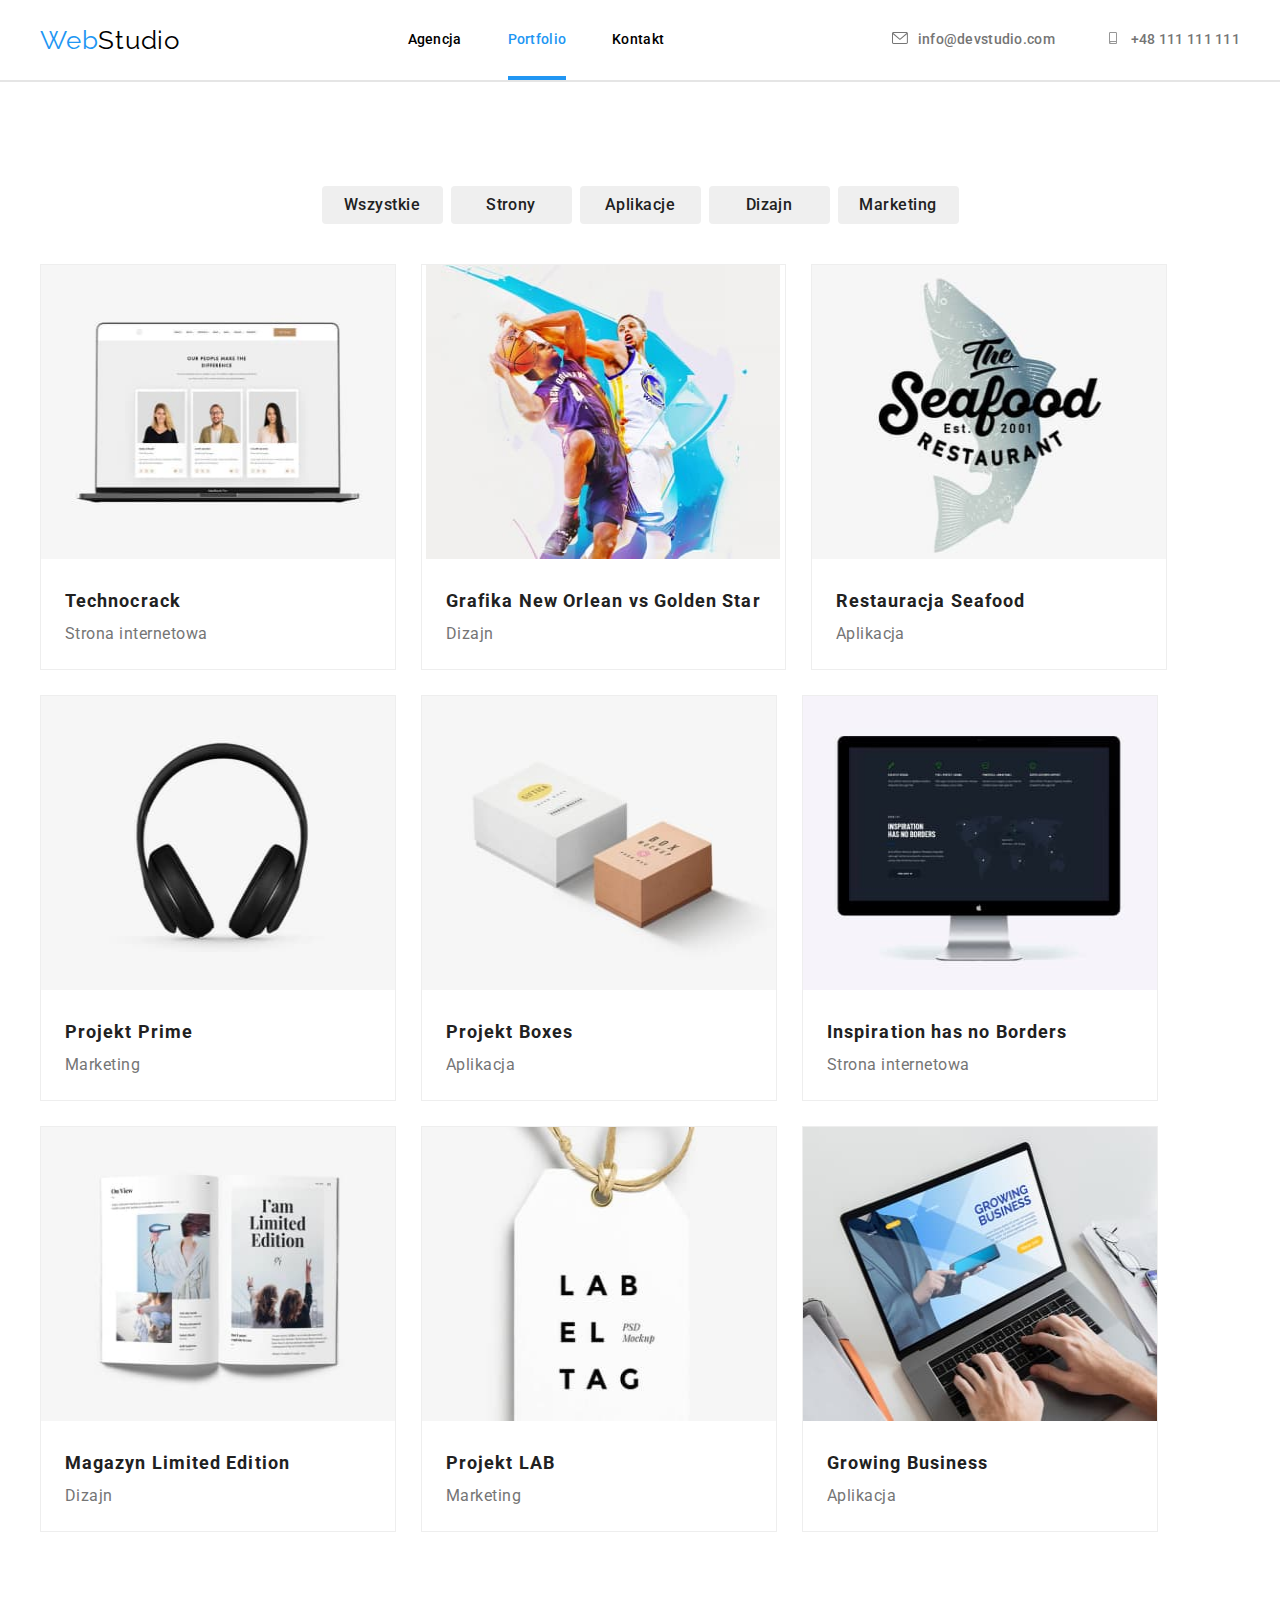
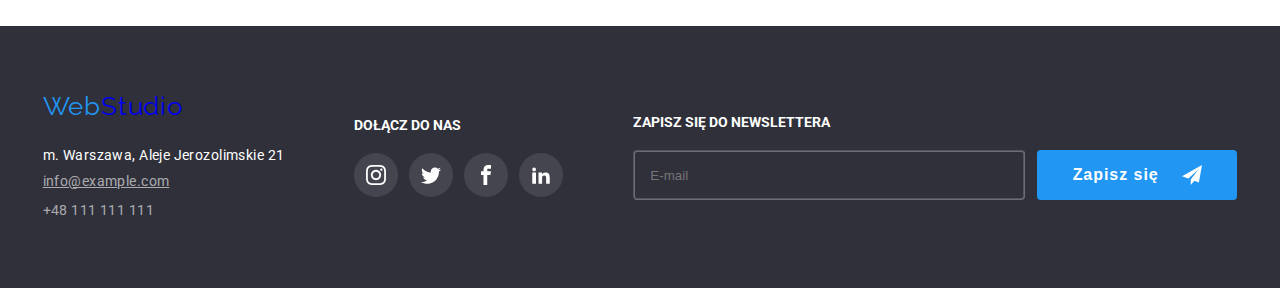
==== commit 42b80036: "portfolio fix" ====
--- a/portfolio.html
+++ b/portfolio.html
@@ -154,10 +154,9 @@
               </p>
             </div>
             <img
+              class="article__window-photo"
               src="./images/port1.jpg"
               alt="Widok komputera. Podgląd strony głównej."
-              width="378"
-              height="294"
             />
 
             <div class="articles__window-title">
@@ -176,10 +175,9 @@
               </p>
             </div>
             <img
+              class="article__window-photo"
               src="./images/port2.jpg"
               alt="Dwóch koszykarzy."
-              width="378"
-              height="294"
             />
             <div class="articles__window-title">
               <h2 class="article__title">Grafika New Orlean vs Golden Star</h2>
@@ -197,10 +195,9 @@
               </p>
             </div>
             <img
+              class="article__window-photo"
               src="./images/port3.jpg"
               alt="Logo restauracji SeaFood."
-              width="378"
-              height="294"
             />
             <div class="articles__window-title">
               <h2 class="article__title">Restauracja Seafood</h2>
@@ -218,10 +215,9 @@
               </p>
             </div>
             <img
+              class="article__window-photo"
               src="./images/port4.jpg"
               alt="Czarne słuchawki na szarym tle."
-              width="378"
-              height="294"
             />
             <div class="articles__window-title">
               <h2 class="article__title">Projekt Prime</h2>
@@ -239,10 +235,9 @@
               </p>
             </div>
             <img
+              class="article__window-photo"
               src="./images/port5.jpg"
               alt="Dwa pudełka. Małe pomarańczowe i większe białe."
-              width="378"
-              height="294"
             />
             <div class="articles__window-title">
               <h2 class="article__title">Projekt Boxes</h2>
@@ -260,10 +255,9 @@
               </p>
             </div>
             <img
+              class="article__window-photo"
               src="./images/port6.jpg"
               alt="Czarna strona na monitorze."
-              width="378"
-              height="294"
             />
             <div class="articles__window-title">
               <h2 class="article__title">Inspiration has no Borders</h2>
@@ -281,10 +275,9 @@
               </p>
             </div>
             <img
+              class="article__window-photo"
               src="./images/port7.jpg"
               alt="Otwata gazeta."
-              width="378"
-              height="294"
             />
             <div class="articles__window-title">
               <h2 class="article__title">Magazyn Limited Edition</h2>
@@ -302,10 +295,9 @@
               </p>
             </div>
             <img
+              class="article__window-photo"
               src="./images/port8.jpg"
               alt="Metka z napisem label tag."
-              width="378"
-              height="294"
             />
             <div class="articles__window-title">
               <h2 class="article__title">Projekt LAB</h2>
@@ -323,10 +315,9 @@
               </p>
             </div>
             <img
+              class="article__window-photo"
               src="./images/port9.jpg"
               alt="Osoba pisząca na klawiaturze."
-              width="378"
-              height="294"
             />
             <div class="articles__window-title">
               <h2 class="article__title">Growing Business</h2>
--- a/css/main.min.css
+++ b/css/main.min.css
@@ -1 +1 @@
-:root{--logo-color: #2196f3;--logohover-color: #88c9ff;--dark-color: #000;--bright-color: #fff;--second-color: #757575;--third-color: #212121;--border-color: #eee;--theme-color: #2f303a;--team-color: #f5f4fa;--line-color: #e5e5e5;--ico-color: #afb1b8;--placeholder-color: rgba(117, 117, 117, 0.5)}*,*::after,*::before{margin:0;padding:0}.container{width:1200px;margin:auto}body{font-family:"Roboto","Arial",sans-serif;margin:0;color:var(--dark-color)}.line{width:100%;border-top:2px solid var(--line-color)}.blue{color:var(--logo-color)}:root{--small: 480px;--medium: 768px;--large: 1200px}.modal__backdrop{position:fixed;display:flex;left:0;top:0;width:100%;height:100%;background-color:rgba(0,0,0,.2);transition:transform 250ms cubic-bezier(0.4, 0, 0.2, 1);z-index:1}.modal{position:relative;display:flex;flex-direction:column;width:370px;height:609px;background-color:var(--bright-color);margin-left:auto;margin-right:auto;margin-top:120px;border-radius:4px;padding:40px;box-shadow:0px 1px 3px rgba(0,0,0,.12),0px 1px 1px rgba(0,0,0,.14),0px 2px 1px rgba(0,0,0,.2);z-index:3}.modal__btn{position:absolute;display:flex;align-items:center;justify-content:center;top:8px;right:8px;cursor:pointer;width:30px;height:30px;border:solid rgba(0,0,0,.18) 1px;border-radius:50%;font-size:11px;background-color:var(--bright-color)}.is-hidden{transform:translateY(-100%);opacity:0;visibility:hidden;pointer-events:none}.modal__close-btn{fill:var(--dark-color);transition:fill 250ms cubic-bezier(0.4, 0, 0.2, 1)}.modal__close-btn :hover{fill:var(--logo-color)}.modal__header{width:370px;font-weight:700;font-size:20px;line-height:1,15;text-align:center;letter-spacing:.03em;color:var(--third-color);margin-bottom:12px;margin-left:auto;margin-right:auto}.modal__fieldset{display:flex;border-radius:4px;border:solid 1px rgba(33,33,33,.1568627451);padding:5px;margin-bottom:10px;align-items:center;padding-left:30px;font-size:12px;line-height:1.16;letter-spacing:.01em;height:40px;position:relative;transition:border-color 250ms cubic-bezier(0.4, 0, 0.2, 1)}.modal__ico{fill:#000;position:absolute;left:15px;transition:fill 250ms cubic-bezier(0.4, 0, 0.2, 1)}.modal__textarea-fieldset:has(.modal__textarea:focus),.modal__fieldset:has(.modal__input:focus),.modal__fieldset:has(.modal__input:focus) svg{border-color:var(--logo-color);fill:var(--logo-color)}.modal__input{outline:none;border:none;width:100%}.modal__textarea-fieldset{border-radius:4px;border:solid 1px rgba(33,33,33,.1568627451);padding:5px;margin-bottom:10px;height:120px;transition:border-color 250ms cubic-bezier(0.4, 0, 0.2, 1)}.modal__textarea{width:100%;resize:none;padding:12px 16px;font-size:12px;line-height:1.16;letter-spacing:.01em;max-width:92%}.modal__textarea::-moz-placeholder{color:var(--placeholder-color)}.modal__textarea:-ms-input-placeholder{color:var(--placeholder-color)}.modal__textarea::placeholder{color:var(--placeholder-color)}.modal__label{font-size:12px;line-height:1,16;letter-spacing:.01em;color:var(--second-color);margin-bottom:4px}.modal__checkbox-label{display:flex;align-items:center}.modal__checkbox-label input:checked+.modal__ico-checked{opacity:1}.modal__checkbox-label input:checked{opacity:0}.modal__checkbox{margin-top:20px;display:flex;justify-content:space-evenly;position:relative;align-items:center}.modal__check-input{z-index:101;opacity:0;width:16px;margin-inline:10px;outline:3px #000}.modal__rule-information{font-size:12px;line-height:1,1;letter-spacing:.03em;color:var(--second-color);width:350px}.modal__rule-information-color{color:var(--logo-color)}.modal__ico-checked{position:absolute;left:5.5px;bottom:0px;opacity:0;z-index:102}.modal__ico-unchecked{position:absolute;width:16px;height:16px;z-index:100;left:5px;border:2px solid #000;border-radius:3px;bottom:0}.modal__button-container{display:flex;justify-content:center;align-items:center}.modal__button{background-color:var(--logo-color);color:var(--bright-color);font-weight:700;font-size:16px;line-height:1.87;display:flex;align-items:center;justify-content:center;padding-block:10px;letter-spacing:.06em;width:200px;border-radius:4px;border-color:rgba(0,0,0,0);box-shadow:0px 4px 4px rgba(0,0,0,.15);margin-top:30px;cursor:pointer}@media screen and (min-width: 768px){.modal__backdrop{position:fixed;display:flex;left:0;top:0;width:100%;height:100%;background-color:rgba(0,0,0,.2);transition:transform 250ms cubic-bezier(0.4, 0, 0.2, 1);z-index:1}.modal{position:relative;display:flex;flex-direction:column;width:450px;height:609px;background-color:var(--bright-color);margin-left:auto;margin-right:auto;margin-top:220px;border-radius:4px;padding:40px;box-shadow:0px 1px 3px rgba(0,0,0,.12),0px 1px 1px rgba(0,0,0,.14),0px 2px 1px rgba(0,0,0,.2);z-index:3}.modal__btn{position:absolute;display:flex;align-items:center;justify-content:center;top:8px;right:8px;cursor:pointer;width:30px;height:30px;border:solid rgba(0,0,0,.18) 1px;border-radius:50%;font-size:11px;background-color:var(--bright-color)}.is-hidden{transform:translateY(-100%);opacity:0;visibility:hidden;pointer-events:none}.modal__close-btn{fill:var(--dark-color);transition:fill 250ms cubic-bezier(0.4, 0, 0.2, 1)}.modal__close-btn :hover{fill:var(--logo-color)}.modal__header{width:370px;font-weight:700;font-size:20px;line-height:1,15;text-align:center;letter-spacing:.03em;color:var(--third-color);margin-bottom:12px;margin-left:auto;margin-right:auto}.modal__fieldset{display:flex;border-radius:4px;border:solid 1px rgba(33,33,33,.1568627451);padding:5px;margin-bottom:10px;align-items:center;padding-left:30px;font-size:12px;line-height:1.16;letter-spacing:.01em;height:40px;position:relative;transition:border-color 250ms cubic-bezier(0.4, 0, 0.2, 1)}.modal__ico{fill:#000;position:absolute;left:15px;transition:fill 250ms cubic-bezier(0.4, 0, 0.2, 1)}.modal__textarea-fieldset:has(.modal__textarea:focus),.modal__fieldset:has(.modal__input:focus),.modal__fieldset:has(.modal__input:focus) svg{border-color:var(--logo-color);fill:var(--logo-color)}.modal__input{outline:none;border:none;width:100%}.modal__textarea-fieldset{border-radius:4px;border:solid 1px rgba(33,33,33,.1568627451);padding:5px;margin-bottom:10px;height:120px;transition:border-color 250ms cubic-bezier(0.4, 0, 0.2, 1)}.modal__textarea{width:100%;resize:none;padding:12px 16px;font-size:12px;line-height:1.16;letter-spacing:.01em;max-width:92%}.modal__textarea::-moz-placeholder{color:var(--placeholder-color)}.modal__textarea:-ms-input-placeholder{color:var(--placeholder-color)}.modal__textarea::placeholder{color:var(--placeholder-color)}.modal__label{font-size:12px;line-height:1,16;letter-spacing:.01em;color:var(--second-color);margin-bottom:4px}.modal__checkbox-label{display:flex;align-items:center}.modal__checkbox-label input:checked+.modal__ico-checked{opacity:1}.modal__checkbox-label input:checked{opacity:0}.modal__checkbox{margin-top:20px;display:flex;justify-content:space-evenly;position:relative;align-items:center}.modal__check-input{z-index:101;opacity:0;width:16px;margin-inline:10px;outline:3px #000}.modal__rule-information{font-size:14px;line-height:1,7;letter-spacing:.03em;color:var(--second-color);width:100%}.modal__rule-information-color{color:var(--logo-color)}.modal__ico-checked{position:absolute;left:18.5px;bottom:0px;opacity:0;z-index:102}.modal__ico-unchecked{position:absolute;width:16px;height:16px;z-index:100;left:18px;border:2px solid #000;border-radius:3px;bottom:0}.modal__button-container{display:flex;justify-content:center;align-items:center}.modal__button{background-color:var(--logo-color);color:var(--bright-color);font-weight:700;font-size:16px;line-height:1.87;display:flex;align-items:center;justify-content:center;padding-block:10px;letter-spacing:.06em;width:200px;border-radius:4px;border-color:rgba(0,0,0,0);box-shadow:0px 4px 4px rgba(0,0,0,.15);margin-top:30px;cursor:pointer}}@media screen and (min-width: 1200px){.modal__backdrop{position:fixed;display:flex;left:0;top:0;width:100%;height:100%;background-color:rgba(0,0,0,.2);transition:transform 250ms cubic-bezier(0.4, 0, 0.2, 1);z-index:1}.modal{position:relative;display:flex;flex-direction:column;width:528px;height:581px;background-color:var(--bright-color);margin-left:auto;margin-right:auto;margin-top:220px;border-radius:4px;padding:40px;box-shadow:0px 1px 3px rgba(0,0,0,.12),0px 1px 1px rgba(0,0,0,.14),0px 2px 1px rgba(0,0,0,.2);z-index:3}.modal__btn{position:absolute;display:flex;align-items:center;justify-content:center;top:8px;right:8px;cursor:pointer;width:30px;height:30px;border:solid rgba(0,0,0,.18) 1px;border-radius:50%;font-size:11px;background-color:var(--bright-color)}.is-hidden{transform:translateY(-100%);opacity:0;visibility:hidden;pointer-events:none}.modal__close-btn{fill:var(--dark-color);transition:fill 250ms cubic-bezier(0.4, 0, 0.2, 1)}.modal__close-btn :hover{fill:var(--logo-color)}.modal__header{width:100%;font-weight:700;font-size:20px;line-height:1,15;text-align:center;letter-spacing:.03em;color:var(--third-color);margin-bottom:12px}.modal__fieldset{display:flex;border-radius:4px;border:solid 1px rgba(33,33,33,.1568627451);padding:5px;margin-bottom:10px;align-items:center;padding-left:30px;font-size:12px;line-height:1.16;letter-spacing:.01em;height:40px;position:relative;transition:border-color 250ms cubic-bezier(0.4, 0, 0.2, 1)}.modal__ico{fill:#000;position:absolute;left:15px;transition:fill 250ms cubic-bezier(0.4, 0, 0.2, 1)}.modal__textarea-fieldset:has(.modal__textarea:focus),.modal__fieldset:has(.modal__input:focus),.modal__fieldset:has(.modal__input:focus) svg{border-color:var(--logo-color);fill:var(--logo-color)}.modal__input{outline:none;border:none;width:100%}.modal__textarea-fieldset{border-radius:4px;border:solid 1px rgba(33,33,33,.1568627451);padding:5px;margin-bottom:10px;height:120px;transition:border-color 250ms cubic-bezier(0.4, 0, 0.2, 1)}.modal__textarea{width:100%;resize:none;padding:12px 16px;font-size:12px;line-height:1.16;letter-spacing:.01em;max-width:92%}.modal__textarea::-moz-placeholder{color:var(--placeholder-color)}.modal__textarea:-ms-input-placeholder{color:var(--placeholder-color)}.modal__textarea::placeholder{color:var(--placeholder-color)}.modal__label{font-size:12px;line-height:1,16;letter-spacing:.01em;color:var(--second-color);margin-bottom:4px}.modal__checkbox-label{display:flex;align-items:center}.modal__checkbox-label input:checked+.modal__ico-checked{opacity:1}.modal__checkbox-label input:checked{opacity:0}.modal__checkbox{margin-top:20px;display:flex;justify-content:space-evenly;position:relative;align-items:center}.modal__check-input{z-index:101;opacity:0;width:16px;margin-inline:10px;outline:3px #000}.modal__rule-information{font-size:14px;line-height:1,7;letter-spacing:.03em;color:var(--second-color)}.modal__rule-information-color{color:var(--logo-color)}.modal__ico-checked{position:absolute;left:18.5px;bottom:0px;opacity:0;z-index:102}.modal__ico-unchecked{position:absolute;width:16px;height:16px;z-index:100;left:18px;border:2px solid #000;border-radius:3px;bottom:0}.modal__button-container{display:flex;justify-content:center;align-items:center}.modal__button{background-color:var(--logo-color);color:var(--bright-color);font-weight:700;font-size:16px;line-height:1.87;display:flex;align-items:center;justify-content:center;padding-block:10px;letter-spacing:.06em;width:200px;border-radius:4px;border-color:rgba(0,0,0,0);box-shadow:0px 4px 4px rgba(0,0,0,.15);margin-top:30px;cursor:pointer}}.header{background-color:#fff;height:80px;display:flex;max-width:480px;margin-left:auto;margin-right:auto}.header__mobile-menu{display:flex}.header__cointainer{display:flex;justify-content:space-between;align-items:center;margin:auto;width:450px}.header__navigation{display:none;justify-content:center;width:50%}.header__logo{color:var(--dark-color);text-decoration:none;font-family:"Raleway",sans-serif;font-size:26px;line-height:1.55;letter-spacing:.03em}.header__logo :visited{color:var(--dark-color)}.header__menu{list-style:none;display:none;gap:46px}.header__menu a{text-decoration:none}.header__link{color:var(--dark-color);font-weight:500;font-size:14px;line-height:1.14;letter-spacing:.02em;position:relative;transition:color 250ms cubic-bezier(0.4, 0, 0.2, 1),background-color 250ms cubic-bezier(0.4, 0, 0.2, 1),width 250ms cubic-bezier(0.4, 0, 0.2, 1),height 250ms cubic-bezier(0.4, 0, 0.2, 1)}.header__link:hover{color:var(--logo-color)}.header__link:hover::after{position:absolute;content:"";top:44px;left:0;width:100%;height:4px;background-color:var(--logo-color)}.header__link:focus{color:var(--logo-color)}.header__link--active{color:var(--logo-color);font-weight:500;font-size:14px;line-height:1.14;letter-spacing:.02em;position:relative;transition:color 250ms cubic-bezier(0.4, 0, 0.2, 1),background-color 250ms cubic-bezier(0.4, 0, 0.2, 1),width 250ms cubic-bezier(0.4, 0, 0.2, 1),height 250ms cubic-bezier(0.4, 0, 0.2, 1)}.header__link--active:hover{color:var(--logo-color)}.header__link--active:focus{color:var(--logo-color)}.header__link--active:after{position:absolute;content:"";top:44px;left:0;width:100%;height:4px;background-color:var(--logo-color)}.header__adres{list-style:none;display:none;flex-direction:column;gap:10px}.header__adres a{text-decoration:none}.header__contact{color:var(--second-color);font-weight:500;font-size:14px;line-height:1.14;letter-spacing:.02em;transition:color 250ms cubic-bezier(0.4, 0, 0.2, 1)}.header__contact:focus{color:var(--logo-color)}.header__contact:hover{color:var(--logo-color)}.header__mail{display:flex;flex-wrap:nowrap;fill:var(--second-color)}.header__mail:hover{fill:var(--logo-color);color:var(--logo-color)}.header__tel{transition:fill 250ms cubic-bezier(0.4, 0, 0.2, 1)}.header__tel :hover{fill:var(--logo-color)}.header__contact{transition:color 250ms cubic-bezier(0.4, 0, 0.2, 1)}.header__contact:hover{color:var(--logo-color)}.header__mobile{display:flex;flex-wrap:nowrap;fill:var(--second-color)}.header__envelope{margin-right:10px;transition:fill 250ms cubic-bezier(0.4, 0, 0.2, 1)}.header__phone{margin-right:10px}@media screen and (min-width: 768px){.header{background-color:#fff;height:80px;display:flex;max-width:768px;margin-left:auto;margin-right:auto}.header__mobile-menu{display:none}.header__cointainer{text-align:center;display:flex;justify-content:space-between;align-items:center;margin:auto;width:1200px}.header__navigation{display:flex;justify-content:center;width:50%}.header__logo{color:var(--dark-color);text-decoration:none;font-family:"Raleway",sans-serif;font-size:26px;line-height:1.55;letter-spacing:.03em}.header__logo :visited{color:var(--dark-color)}.header__menu{list-style:none;display:inline-flex;gap:46px}.header__menu a{text-decoration:none}.header__link{color:var(--dark-color);font-weight:500;font-size:14px;line-height:1.14;letter-spacing:.02em;position:relative;transition:color 250ms cubic-bezier(0.4, 0, 0.2, 1),background-color 250ms cubic-bezier(0.4, 0, 0.2, 1),width 250ms cubic-bezier(0.4, 0, 0.2, 1),height 250ms cubic-bezier(0.4, 0, 0.2, 1)}.header__link:hover{color:var(--logo-color)}.header__link:hover::after{position:absolute;content:"";top:44px;left:0;width:100%;height:4px;background-color:var(--logo-color)}.header__link:focus{color:var(--logo-color)}.header__link--active{color:var(--logo-color);font-weight:500;font-size:14px;line-height:1.14;letter-spacing:.02em;position:relative;transition:color 250ms cubic-bezier(0.4, 0, 0.2, 1),background-color 250ms cubic-bezier(0.4, 0, 0.2, 1),width 250ms cubic-bezier(0.4, 0, 0.2, 1),height 250ms cubic-bezier(0.4, 0, 0.2, 1)}.header__link--active:hover{color:var(--logo-color)}.header__link--active:focus{color:var(--logo-color)}.header__link--active:after{position:absolute;content:"";top:44px;left:0;width:100%;height:4px;background-color:var(--logo-color)}.header__adres{list-style:none;display:flex;flex-direction:column;gap:10px}.header__adres a{text-decoration:none}.header__contact{color:var(--second-color);font-weight:500;font-size:14px;line-height:1.14;letter-spacing:.02em;transition:color 250ms cubic-bezier(0.4, 0, 0.2, 1)}.header__contact:focus{color:var(--logo-color)}.header__contact:hover{color:var(--logo-color)}.header__mail{display:flex;flex-wrap:nowrap;fill:var(--second-color)}.header__mail:hover{fill:var(--logo-color);color:var(--logo-color)}.header__tel{transition:fill 250ms cubic-bezier(0.4, 0, 0.2, 1)}.header__tel :hover{fill:var(--logo-color)}.header__contact{transition:color 250ms cubic-bezier(0.4, 0, 0.2, 1)}.header__contact:hover{color:var(--logo-color)}.header__mobile{display:flex;flex-wrap:nowrap;fill:var(--second-color)}.header__envelope{margin-right:10px;transition:fill 250ms cubic-bezier(0.4, 0, 0.2, 1)}.header__phone{margin-right:10px}}@media screen and (min-width: 1200px){.header{max-width:1600px;background-color:#fff;height:80px;display:flex;justify-content:center;margin-left:auto;margin-right:auto}.header__mobile-menu{display:none}.header__cointainer{text-align:center;display:flex;justify-content:space-between;align-items:center;margin:auto;width:1200px}.header__navigation{display:flex;justify-content:flex-start;width:50%}.header__logo{color:var(--dark-color);text-decoration:none;font-family:"Raleway",sans-serif;font-size:26px;line-height:1.55;letter-spacing:.03em}.header__logo :visited{color:var(--dark-color)}.header__menu{list-style:none;display:inline-flex;gap:46px}.header__menu a{text-decoration:none}.header__link{color:var(--dark-color);font-weight:500;font-size:14px;line-height:1.14;letter-spacing:.02em;position:relative;transition:color 250ms cubic-bezier(0.4, 0, 0.2, 1),background-color 250ms cubic-bezier(0.4, 0, 0.2, 1),width 250ms cubic-bezier(0.4, 0, 0.2, 1),height 250ms cubic-bezier(0.4, 0, 0.2, 1)}.header__link:hover{color:var(--logo-color)}.header__link:hover::after{position:absolute;content:"";top:44px;left:0;width:100%;height:4px;background-color:var(--logo-color)}.header__link:focus{color:var(--logo-color)}.header__link--active{color:var(--logo-color);font-weight:500;font-size:14px;line-height:1.14;letter-spacing:.02em;position:relative;transition:color 250ms cubic-bezier(0.4, 0, 0.2, 1),background-color 250ms cubic-bezier(0.4, 0, 0.2, 1),width 250ms cubic-bezier(0.4, 0, 0.2, 1),height 250ms cubic-bezier(0.4, 0, 0.2, 1)}.header__link--active:hover{color:var(--logo-color)}.header__link--active:focus{color:var(--logo-color)}.header__link--active:after{position:absolute;content:"";top:44px;left:0;width:100%;height:4px;background-color:var(--logo-color)}.header__adres{list-style:none;display:flex;flex-direction:row;gap:50px}.header__adres a{text-decoration:none}.header__contact{color:var(--second-color);font-weight:500;font-size:14px;line-height:1.14;letter-spacing:.02em;transition:color 250ms cubic-bezier(0.4, 0, 0.2, 1)}.header__contact:focus{color:var(--logo-color)}.header__contact:hover{color:var(--logo-color)}.header__mail{display:flex;flex-wrap:nowrap;fill:var(--second-color)}.header__mail:hover{fill:var(--logo-color);color:var(--logo-color)}.header__tel{transition:fill 250ms cubic-bezier(0.4, 0, 0.2, 1)}.header__tel :hover{fill:var(--logo-color)}.header__contact{transition:color 250ms cubic-bezier(0.4, 0, 0.2, 1)}.header__contact:hover{color:var(--logo-color)}.header__mobile{display:flex;flex-wrap:nowrap;fill:var(--second-color)}.header__envelope{margin-right:10px;transition:fill 250ms cubic-bezier(0.4, 0, 0.2, 1)}.header__phone{margin-right:10px}}@media screen and (min-width: 1px){.portfolio{text-align:center;margin-top:0;padding-top:0;margin-bottom:94px}.portfolio-nav{list-style:none;display:inline-flex;gap:8px;margin-top:94px}.portfolio-nav__button{width:121px;height:38px;color:var(--third-color);font-weight:500;font-size:16px;line-height:1.62;text-align:center;letter-spacing:.03em;border:none;border-radius:4px;font-family:inherit;transition:color 250ms cubic-bezier(0.4, 0, 0.2, 1)}.portfolio-nav__button:hover{color:var(--bright-color);background-color:var(--logo-color);cursor:pointer;box-shadow:0px 3px 1px rgba(0,0,0,.1),0px 1px 2px rgba(0,0,0,.08),0px 2px 2px rgba(0,0,0,.12)}.portfolio-nav__button:focus{color:var(--bright-color);background-color:var(--logo-color)}}@media screen and (min-width: 1200px){.portfolio{text-align:center;margin-top:0;padding-top:0;margin-bottom:94px}.portfolio-nav{list-style:none;display:inline-flex;gap:8px;margin-top:94px}.portfolio-nav__button{width:121px;height:38px;color:var(--third-color);font-weight:500;font-size:16px;line-height:1.62;text-align:center;letter-spacing:.03em;border:none;border-radius:4px;font-family:inherit;transition:color 250ms cubic-bezier(0.4, 0, 0.2, 1)}.portfolio-nav__button:hover{color:var(--bright-color);background-color:var(--logo-color);cursor:pointer;box-shadow:0px 3px 1px rgba(0,0,0,.1),0px 1px 2px rgba(0,0,0,.08),0px 2px 2px rgba(0,0,0,.12)}.portfolio-nav__button:focus{color:var(--bright-color);background-color:var(--logo-color)}}.articles{width:1200px;margin:auto}.articles__window{border:var(--border-color) solid 1px;padding-bottom:0;padding:0;cursor:pointer;position:relative;transition:box-shadow 250ms cubic-bezier(0.4, 0, 0.2, 1)}.articles__window:hover{box-shadow:0px 1px 1px rgba(0,0,0,.12),0px 4px 4px rgba(0,0,0,.06),1px 4px 6px rgba(0,0,0,.16)}.articles__window-container{padding-top:30px;display:flex;flex-wrap:wrap;gap:25px}.articles__window-container-row{display:flex;gap:10px;flex-wrap:wrap}.articles__window-overlay{position:absolute;bottom:calc(100% - 294px);background-color:var(--logo-color);opacity:90%;overflow:hidden;width:100%;height:0;transition:height 250ms cubic-bezier(0.4, 0, 0.2, 1)}.articles__window:hover .articles__window-overlay{height:294px}.articles__window-overlay-text{width:100%;position:absolute;color:var(--bright-color);font-size:18px;line-height:1.55;letter-spacing:.03em;padding:49px 45px 49px 24px;text-align:left}.articles__window-title{padding:20px 24px}.article__title{color:#212121;font-family:"Roboto";font-size:18px;line-height:2;letter-spacing:.06em;text-align:left;margin:0;padding:0}.article__subtitle{font-size:16px;line-height:1.87;letter-spacing:.03em;color:var(--second-color);text-align:left}.footer__cointainer{display:flex;flex-direction:column;flex-wrap:wrap;margin:auto;align-items:center;padding-top:60px;padding-bottom:60px;max-width:480px;gap:70px;justify-content:center}.footer{max-width:480px;margin-left:auto;margin-right:auto;background-color:var(--theme-color)}.footer a{text-decoration:none}.footer__join-title{display:flex;justify-content:center}@media screen and (min-width: 768px){.footer__cointainer{display:flex;flex-direction:row;flex-wrap:wrap;margin:auto;align-items:center;padding-top:60px;padding-bottom:60px;max-width:768px;gap:70px;justify-content:center}.footer{max-width:768px;margin-left:auto;margin-right:auto;background-color:var(--theme-color)}.footer a{text-decoration:none}.footer__join-title{display:flex;justify-content:center}}@media screen and (min-width: 1200px){.footer__cointainer{display:flex;flex-wrap:nowrap;margin:auto;align-items:center;padding-top:60px;padding-bottom:60px;max-width:1200px;gap:70px}.footer{display:flex;justify-content:center;margin-left:auto;margin-right:auto;max-width:1600px;background-color:var(--theme-color)}.footer a{text-decoration:none}.footer__join-title{display:block}}.footer__navigation{justify-content:center}.footer-navigation__logo{display:flex;justify-content:center;text-decoration:none;font-family:"Raleway",sans-serif;font-size:26px;line-height:1.55;letter-spacing:.03em;margin-top:0;margin-bottom:20px;color:var(--bright-color)}.footer-navigation__logo :visited{color:var(--bright-color)}.footer-navigation__adres{font-style:normal;font-size:14px;line-height:1.33;letter-spacing:.03em;color:var(--bright-color);margin:0}.footer-navigation__list{margin:0;list-style:none;padding-left:0;justify-content:center}.footer-navigation__element{display:flex;margin-top:5px;margin-bottom:5px;justify-content:center}.footer-navigation__link{font-style:normal;font-size:14px;line-height:1.71;letter-spacing:.03em;color:rgba(255,255,255,.6);transition:color 250ms cubic-bezier(0.4, 0, 0.2, 1)}.footer-navigation__link:hover{color:var(--logo-color)}.footer-navigation__link:focus{color:var(--logo-color)}.footer-navigation__link.underline{text-decoration:underline}@media screen and (min-width: 768px){.footer__navigation{justify-content:center}.footer-navigation__logo{display:flex;justify-content:center;text-decoration:none;font-family:"Raleway",sans-serif;font-size:26px;line-height:1.55;letter-spacing:.03em;margin-top:0;margin-bottom:20px;color:var(--bright-color)}.footer-navigation__logo :visited{color:var(--bright-color)}.footer-navigation__adres{font-style:normal;font-size:14px;line-height:1.33;letter-spacing:.03em;color:var(--bright-color);margin:0}.footer-navigation__list{margin:0;list-style:none;padding-left:0;justify-content:center}.footer-navigation__element{display:flex;margin-top:5px;margin-bottom:5px;justify-content:center}.footer-navigation__link{font-style:normal;font-size:14px;line-height:1.71;letter-spacing:.03em;color:rgba(255,255,255,.6);transition:color 250ms cubic-bezier(0.4, 0, 0.2, 1)}.footer-navigation__link:hover{color:var(--logo-color)}.footer-navigation__link:focus{color:var(--logo-color)}.footer-navigation__link.underline{text-decoration:underline}}@media screen and (min-width: 1200px){.footer__navigation{justify-content:center}.footer-navigation__logo{display:block;text-decoration:none;font-family:"Raleway",sans-serif;font-size:26px;line-height:1.55;letter-spacing:.03em;margin-top:0;margin-bottom:20px;color:var(--bright-color)}.footer-navigation__logo :visited{color:var(--bright-color)}.footer-navigation__adres{font-style:normal;font-size:14px;line-height:1.33;letter-spacing:.03em;color:var(--bright-color);margin:0}.footer-navigation__list{margin:0;list-style:none;padding-left:0}.footer-navigation__element{display:block;margin-top:5px;margin-bottom:5px}.footer-navigation__link{font-style:normal;font-size:14px;line-height:1.71;letter-spacing:.03em;color:rgba(255,255,255,.6);transition:color 250ms cubic-bezier(0.4, 0, 0.2, 1)}.footer-navigation__link:hover{color:var(--logo-color)}.footer-navigation__link:focus{color:var(--logo-color)}.footer-navigation__link.underline{text-decoration:underline}}.banner{color:var(--bright-color);background-image:linear-gradient(rgba(47, 48, 58, 0.3764705882), rgba(47, 48, 58, 0.3764705882)),url("./../images/background_medium.jpg");text-align:center;padding-block:100px;max-width:480px;margin-left:auto;margin-right:auto;background-repeat:no-repeat;background-size:cover;background-position:center}.banner__title{font-style:normal;font-weight:900;font-size:26px;line-height:1.6;text-align:center;letter-spacing:.06em;text-transform:uppercase;margin-top:0}.banner__button{background-color:var(--logo-color);color:var(--bright-color);border:none;font-style:normal;font-weight:700;font-size:16px;line-height:1.87;align-items:center;text-align:center;letter-spacing:.06em;border-radius:4px;font-family:inherit;padding:10px 40px 10px 40px;margin-top:30px;transition:background-image 250ms cubic-bezier(0.4, 0, 0.2, 1)}.banner__button:hover{background-image:linear-gradient(var(--logo-color), var(--logohover-color));cursor:pointer}.banner__button:focus{background-image:linear-gradient(var(--logo-color), var(--logohover-color));cursor:pointer}@media screen and (min-width: 768px){.banner{color:var(--bright-color);background-image:linear-gradient(rgba(47, 48, 58, 0.3764705882), rgba(47, 48, 58, 0.3764705882)),url("./../images/background_medium.jpg");text-align:center;padding-block:100px;max-width:768px;margin-left:auto;margin-right:auto;background-repeat:no-repeat;background-size:cover}.banner__title{font-style:normal;font-weight:900;font-size:26px;line-height:1.6;text-align:center;letter-spacing:.06em;text-transform:uppercase;margin-top:0}.banner__button{background-color:var(--logo-color);color:var(--bright-color);border:none;font-style:normal;font-weight:700;font-size:16px;line-height:1.87;align-items:center;text-align:center;letter-spacing:.06em;border-radius:4px;font-family:inherit;padding:10px 40px 10px 40px;margin-top:30px;transition:background-image 250ms cubic-bezier(0.4, 0, 0.2, 1)}.banner__button:hover{background-image:linear-gradient(var(--logo-color), var(--logohover-color));cursor:pointer}.banner__button:focus{background-image:linear-gradient(var(--logo-color), var(--logohover-color));cursor:pointer}}@media screen and (min-width: 1200px){.banner{color:var(--bright-color);background-image:linear-gradient(rgba(47, 48, 58, 0.3764705882), rgba(47, 48, 58, 0.3764705882)),url("./../images/background.jpg");text-align:center;padding:200px 0;max-width:1600px;margin-left:auto;margin-right:auto;background-repeat:no-repeat;background-size:cover}.banner__title{font-style:normal;font-weight:900;font-size:44px;line-height:1.36;text-align:center;letter-spacing:.06em;text-transform:uppercase;margin-top:0}.banner__button{background-color:var(--logo-color);color:var(--bright-color);border:none;font-style:normal;font-weight:700;font-size:16px;line-height:1.87;align-items:center;text-align:center;letter-spacing:.06em;border-radius:4px;font-family:inherit;padding:10px 40px 10px 40px;margin-top:30px;transition:background-image 250ms cubic-bezier(0.4, 0, 0.2, 1)}.banner__button:hover{background-image:linear-gradient(var(--logo-color), var(--logohover-color));cursor:pointer}.banner__button:focus{background-image:linear-gradient(var(--logo-color), var(--logohover-color));cursor:pointer}}.property-container{padding-top:94px;padding-bottom:94px}.property__list-container{display:block;align-items:center;margin:auto;max-width:480px}.property{display:flex;flex-direction:column;align-items:center}.property__logos--screen-mobile{list-style:none;display:flex;flex-wrap:nowrap;flex-direction:column;gap:30px;padding-left:0;margin-bottom:30px;align-items:center;justify-content:center}.property__logos--screen-medium,.property__logos--screen-large{display:none}.property__logo{display:flex;width:450px;height:120px;background-color:var(--team-color);border-radius:4px;justify-content:center;align-items:center}.property__description--mobile{list-style:none;display:none;flex-wrap:wrap;gap:30px;text-align:left;align-items:center;justify-content:center}.property__title{font-size:14px;line-height:1.14;letter-spacing:.03em;text-transform:uppercase;color:var(--third-color);text-align:center;margin-bottom:10px}.property__information{font-style:normal;font-size:14px;line-height:1.7;letter-spacing:.03em;color:var(--second-color);width:450px;height:75px}.property__textbox{width:450px;height:101px}@media screen and (min-width: 768px){.property-container{padding-top:94px;padding-bottom:94px}.property__list-container{display:block;align-items:center;margin:auto;max-width:768px}.property{display:flex;flex-direction:column;align-items:center}.property__logos--screen-medium{list-style:none;display:flex;flex-wrap:wrap;flex-direction:row;gap:30px;padding-left:0;margin-bottom:30px;max-width:678px;align-items:center;justify-content:center}.property__logos--screen-mobile,.property__logos--screen-large{display:none}.property__logo{display:flex;width:270px;height:120px;background-color:var(--team-color);border-radius:4px;justify-content:center;align-items:center}.property__description{list-style:none;display:flex;flex-wrap:wrap;gap:30px;text-align:left;align-items:center;justify-content:center}.property__title{font-size:14px;line-height:1.14;letter-spacing:.03em;text-transform:uppercase;color:var(--third-color);text-align:left;margin-bottom:10px}.property__information{font-style:normal;font-size:14px;line-height:1.7;letter-spacing:.03em;color:var(--second-color);width:270px;height:75px}.property__textbox{width:270px;height:101px}}@media screen and (min-width: 1200px){.property-container{padding-top:94px;padding-bottom:94px}.property__list-container{display:block;align-items:center;margin:auto;max-width:1600px}.property{display:flex;flex-direction:column;align-items:center}.property__logos--screen-large{list-style:none;display:flex;flex-wrap:wrap;flex-direction:row;gap:30px;padding-left:0;margin-bottom:30px;max-width:1170px}.property__logos--screen-mobile,.property__logos--screen-medium{display:none}.property__logo{display:flex;width:270px;height:120px;background-color:var(--team-color);border-radius:4px;justify-content:center;align-items:center}.property__description{list-style:none;display:flex;flex-wrap:nowrap;gap:30px;text-align:left}.property__title{font-size:14px;line-height:1.14;letter-spacing:.03em;text-transform:uppercase;color:var(--third-color);text-align:left;margin-bottom:10px}.property__information{font-style:normal;font-size:14px;line-height:1.7;letter-spacing:.03em;color:var(--second-color);width:270px;height:75px}.property__textbox{width:270px;height:101px}}.task__header{display:none;font-size:36px;line-height:1.16;text-align:center;letter-spacing:.03em;color:var(--third-color);padding-top:94px;padding-bottom:50px}.task__img{display:none;list-style:none;gap:30px;text-align:center;position:relative}.task__description{display:none;position:absolute;width:100%;height:70px;background-color:var(--theme-color);display:flex;justify-content:center;align-items:center;text-transform:uppercase;font-weight:700;font-size:14px;line-height:1,14;letter-spacing:0,3em;width:370px;height:70px;background-color:var(--theme-color);opacity:80%;color:var(--bright-color);bottom:5px}@media screen and (min-width: 768px){.task__header{display:none;font-size:36px;line-height:1.16;text-align:center;letter-spacing:.03em;color:var(--third-color);padding-top:94px;padding-bottom:50px}.task__img{display:none;list-style:none;gap:30px;text-align:center;position:relative}.task__description{display:none;position:absolute;width:100%;height:70px;background-color:var(--theme-color);display:flex;justify-content:center;align-items:center;text-transform:uppercase;font-weight:700;font-size:14px;line-height:1,14;letter-spacing:0,3em;width:370px;height:70px;background-color:var(--theme-color);opacity:80%;color:var(--bright-color);bottom:5px}}@media screen and (min-width: 1200px){.task__header{display:block;font-size:36px;line-height:1.16;text-align:center;letter-spacing:.03em;color:var(--third-color);padding-top:94px;padding-bottom:50px}.task__img{display:flex;list-style:none;gap:30px;text-align:center;position:relative}.task__description{display:flex;position:absolute;width:100%;height:70px;background-color:var(--theme-color);display:flex;justify-content:center;align-items:center;text-transform:uppercase;font-weight:700;font-size:14px;line-height:1,14;letter-spacing:0,3em;width:370px;height:70px;background-color:var(--theme-color);opacity:80%;color:var(--bright-color);bottom:5px}}.customers{max-width:768px;margin-left:auto;margin-right:auto}.customers__list{display:flex;flex-wrap:wrap;justify-content:center;gap:30px;list-style:none;margin-bottom:94px}.customers__header{font-size:36px;line-height:1.16;text-align:center;letter-spacing:.03em;color:var(--third-color);padding-top:94px;padding-bottom:50px}.customer__box{display:flex;width:170px;justify-content:center;align-items:center;border:solid 1px var(--ico-color);border-radius:4px;padding:15px;transition:fill 250ms cubic-bezier(0.4, 0, 0.2, 1),border 250ms cubic-bezier(0.4, 0, 0.2, 1)}.customer__box:hover{border:var(--logo-color) 1px solid;cursor:pointer}.customer__icon{fill:var(--ico-color);cursor:pointer}.customer__icon:hover{fill:var(--logo-color);cursor:pointer}@media screen and (min-width: 768px){.customers{max-width:768px;margin-left:auto;margin-right:auto}.customers__list{display:flex;flex-wrap:wrap;justify-content:space-around;gap:30px;list-style:none;margin-bottom:94px}.customers__header{font-size:36px;line-height:1.16;text-align:center;letter-spacing:.03em;color:var(--third-color);padding-top:94px;padding-bottom:50px}.customer__box{display:flex;width:170px;justify-content:center;align-items:center;border:solid 1px var(--ico-color);border-radius:4px;padding:15px;transition:fill 250ms cubic-bezier(0.4, 0, 0.2, 1),border 250ms cubic-bezier(0.4, 0, 0.2, 1)}.customer__box:hover{border:var(--logo-color) 1px solid;cursor:pointer}.customer__icon{fill:var(--ico-color);cursor:pointer}.customer__icon:hover{fill:var(--logo-color);cursor:pointer}}@media screen and (min-width: 1200px){.customers{max-width:1600px;margin-left:auto;margin-right:auto}.customers__list{display:flex;flex-wrap:nowrap;justify-content:center;gap:30px;list-style:none}.customers__header{font-size:36px;line-height:1.16;text-align:center;letter-spacing:.03em;color:var(--third-color);padding-top:94px;padding-bottom:50px}.customer__box{display:flex;width:170px;justify-content:center;align-items:center;border:solid 1px var(--ico-color);border-radius:4px;padding:15px;transition:fill 250ms cubic-bezier(0.4, 0, 0.2, 1),border 250ms cubic-bezier(0.4, 0, 0.2, 1)}.customer__box:hover{border:var(--logo-color) 1px solid;cursor:pointer}.customer__icon{fill:var(--ico-color);cursor:pointer}.customer__icon:hover{fill:var(--logo-color);cursor:pointer}}.footer-news{color:var(--bright-color);font-size:14px;font-weight:700;line-height:16px;letter-spacing:0,3em;text-transform:uppercase;margin-left:auto;margin-right:auto}.footer__news-title{display:flex;justify-content:center}.footer-news__input{display:flex;flex-direction:column;flex-wrap:wrap}.footer-news__form{display:flex;flex-direction:column;align-items:center;margin-top:20px}.footer-news__fieldset{background-color:rgba(0,0,0,0);border-color:rgba(255,255,255,.3);border-radius:4px;padding:15px;width:420px;margin-bottom:20px}.footer-news__email{background-color:rgba(0,0,0,0);border:none;outline:none;margin:0;padding:0;width:100%;color:var(--bright-color)}.footer-news__form-button{width:200px;font-weight:780;font-size:16px;line-height:2,37;letter-spacing:.06em;color:var(--bright-color);background-color:var(--logo-color);height:50px;border-radius:4px;border-color:rgba(0,0,0,0);margin-left:12px;display:flex;align-items:center;justify-content:space-evenly;padding:10px;cursor:pointer}.footer-news__send-icon{fill:var(--bright-color)}@media screen and (min-width: 768px){.footer-news{color:var(--bright-color);font-size:14px;font-weight:700;line-height:16px;letter-spacing:0,3em;text-transform:uppercase}.footer__news-title{display:flex;justify-content:center}.footer-news__input{display:flex;flex-direction:column;flex-wrap:wrap}.footer-news__form{display:flex;flex-direction:column;align-items:center;margin-top:20px}.footer-news__fieldset{background-color:rgba(0,0,0,0);border-color:rgba(255,255,255,.3);border-radius:4px;padding:15px;width:420px;margin-bottom:20px}.footer-news__email{background-color:rgba(0,0,0,0);border:none;outline:none;margin:0;padding:0;width:100%;color:var(--bright-color)}.footer-news__form-button{width:200px;font-weight:780;font-size:16px;line-height:2,37;letter-spacing:.06em;color:var(--bright-color);background-color:var(--logo-color);height:50px;border-radius:4px;border-color:rgba(0,0,0,0);margin-left:12px;display:flex;align-items:center;justify-content:space-evenly;padding:10px;cursor:pointer}.footer-news__send-icon{fill:var(--bright-color)}}@media screen and (min-width: 1200px){.footer-news{color:var(--bright-color);font-size:14px;font-weight:700;line-height:16px;letter-spacing:0,3em;text-transform:uppercase}.footer__news-title{display:block}.footer-news__input{display:flex;flex-direction:row;flex-wrap:nowrap}.footer-news__form{display:flex;align-items:center;margin-top:20px;flex-direction:row}.footer-news__fieldset{background-color:rgba(0,0,0,0);border-color:rgba(255,255,255,.3);border-radius:4px;padding:15px;width:358px;margin-bottom:0}.footer-news__email{background-color:rgba(0,0,0,0);border:none;outline:none;margin:0;padding:0;width:100%;color:var(--bright-color)}.footer-news__form-button{width:200px;font-weight:780;font-size:16px;line-height:2,37;letter-spacing:.06em;color:var(--bright-color);background-color:var(--logo-color);height:50px;border-radius:4px;border-color:rgba(0,0,0,0);margin-left:12px;display:flex;align-items:center;justify-content:space-evenly;padding:10px;cursor:pointer}.footer-news__send-icon{fill:var(--bright-color)}}.footer-socials{display:flex;flex-direction:column;flex-wrap:nowrap;justify-content:center;color:var(--bright-color);font-size:14px;font-weight:700;line-height:16px;letter-spacing:0,3em;text-transform:uppercase}.footer-socials__logos{width:209px;display:flex;justify-content:space-between;margin-top:20px}.footer-socials__ico{width:44px;height:44px;display:flex;justify-content:center;align-items:center;fill:var(--bright-color);background-color:rgba(255,255,255,.1);border-radius:50%;cursor:pointer;transition:fill 250ms cubic-bezier(0.4, 0, 0.2, 1),background-color 250ms cubic-bezier(0.4, 0, 0.2, 1)}.footer-socials__ico:hover{background-color:var(--logo-color);fill:#fff}@media screen and (min-width: 768px){.footer-socials{display:flex;flex-direction:column;flex-wrap:nowrap;justify-content:center;color:var(--bright-color);font-size:14px;font-weight:700;line-height:16px;letter-spacing:0,3em;text-transform:uppercase}.footer-socials__logos{width:209px;display:flex;justify-content:space-between;margin-top:20px}.footer-socials__ico{width:44px;height:44px;display:flex;justify-content:center;align-items:center;fill:var(--bright-color);background-color:rgba(255,255,255,.1);border-radius:50%;cursor:pointer;transition:fill 250ms cubic-bezier(0.4, 0, 0.2, 1),background-color 250ms cubic-bezier(0.4, 0, 0.2, 1)}.footer-socials__ico:hover{background-color:var(--logo-color);fill:#fff}}@media screen and (min-width: 1200px){.footer-socials{display:block;color:var(--bright-color);font-size:14px;font-weight:700;line-height:16px;letter-spacing:0,3em;text-transform:uppercase}.footer-socials__logos{width:209px;display:flex;justify-content:space-between;margin-top:20px}.footer-socials__ico{width:44px;height:44px;display:flex;justify-content:center;align-items:center;fill:var(--ico-color);background-color:rgba(255,255,255,.1);border-radius:50%;cursor:pointer;fill:var(--bright-color);transition:fill 250ms cubic-bezier(0.4, 0, 0.2, 1),background-color 250ms cubic-bezier(0.4, 0, 0.2, 1)}.footer-socials__ico:hover{background-color:var(--logo-color)}}.team__workers{list-style:none;display:flex;flex-wrap:wrap;flex-direction:column;gap:30px;margin-bottom:94px;justify-content:center;margin-left:auto;margin-right:auto}.team{margin-left:auto;margin-right:auto;background-color:var(--team-color);text-align:center;max-width:480px;display:flex;flex-direction:column}.team__header{font-size:36px;text-align:center;font-size:36px;line-height:1.16;letter-spacing:.03em;color:var(--third-color);padding-top:94px;padding-bottom:50px}.team__title-box{padding:30px}.team__socials{display:flex;justify-content:space-evenly;align-items:center;padding:0 15px 20px 15px;transition:color 250ms cubic-bezier(0.4, 0, 0.2, 1)}.team__ico{width:44px;height:44px;display:flex;justify-content:center;border-radius:50%;align-items:center;fill:var(--ico-color);transition:background-color 250ms cubic-bezier(0.4, 0, 0.2, 1);transition:fill 250ms cubic-bezier(0.4, 0, 0.2, 1);cursor:pointer}.team__ico:hover{background-color:var(--logo-color)}.team__icon{transition:fill 250ms cubic-bezier(0.4, 0, 0.2, 1)}.team__icon:hover{fill:#fff}.team__worker-box{background-color:var(--bright-color);box-shadow:0px 1px 3px rgba(0,0,0,.12),0px 1px 1px rgba(0,0,0,.14),0px 2px 1px rgba(0,0,0,.2);border-radius:0px 0px 4px 4px;text-align:center}.team__title{font-weight:500;font-size:16px;line-height:1.18;text-align:center;letter-spacing:.03em;color:var(--third-color)}.team__position{font-size:16px;line-height:1.18;text-align:center;letter-spacing:.03em;color:var(--second-color)}@media screen and (min-width: 768px){.team__workers{list-style:none;display:flex;flex-wrap:wrap;flex-direction:row;gap:30px;margin-bottom:94px;justify-content:center}.team{margin-left:auto;margin-right:auto;background-color:var(--team-color);text-align:center;max-width:768px;display:flex;flex-direction:column}.team__header{font-size:36px;text-align:center;font-size:36px;line-height:1.16;letter-spacing:.03em;color:var(--third-color);padding-top:94px;padding-bottom:50px}.team__title-box{padding:30px}.team__socials{display:flex;justify-content:space-evenly;align-items:center;padding:0 15px 20px 15px;transition:color 250ms cubic-bezier(0.4, 0, 0.2, 1)}.team__ico{width:44px;height:44px;display:flex;justify-content:center;border-radius:50%;align-items:center;fill:var(--ico-color);transition:background-color 250ms cubic-bezier(0.4, 0, 0.2, 1);transition:fill 250ms cubic-bezier(0.4, 0, 0.2, 1);cursor:pointer}.team__ico:hover{background-color:var(--logo-color)}.team__icon{transition:fill 250ms cubic-bezier(0.4, 0, 0.2, 1)}.team__icon:hover{fill:#fff}.team__worker-box{background-color:var(--bright-color);box-shadow:0px 1px 3px rgba(0,0,0,.12),0px 1px 1px rgba(0,0,0,.14),0px 2px 1px rgba(0,0,0,.2);border-radius:0px 0px 4px 4px;text-align:center}.team__title{font-weight:500;font-size:16px;line-height:1.18;text-align:center;letter-spacing:.03em;color:var(--third-color)}.team__position{font-size:16px;line-height:1.18;text-align:center;letter-spacing:.03em;color:var(--second-color)}}@media screen and (min-width: 1200px){.team__workers{list-style:none;display:inline-flex;flex-wrap:nowrap;flex-direction:row;gap:30px;margin-bottom:94px}.team{background-color:var(--team-color);text-align:center;max-width:1600px}.team__header{font-size:36px;text-align:center;font-size:36px;line-height:1.16;letter-spacing:.03em;color:var(--third-color);padding-top:94px;padding-bottom:50px}.team__title-box{padding:30px}.team__socials{display:flex;justify-content:space-evenly;align-items:center;padding:0 15px 20px 15px;transition:color 250ms cubic-bezier(0.4, 0, 0.2, 1)}.team__ico{width:44px;height:44px;display:flex;justify-content:center;border-radius:50%;align-items:center;fill:var(--ico-color);transition:background-color 250ms cubic-bezier(0.4, 0, 0.2, 1);transition:fill 250ms cubic-bezier(0.4, 0, 0.2, 1);cursor:pointer}.team__ico:hover{background-color:var(--logo-color)}.team__icon{transition:fill 250ms cubic-bezier(0.4, 0, 0.2, 1)}.team__icon:hover{fill:#fff}.team__worker-box{background-color:var(--bright-color);box-shadow:0px 1px 3px rgba(0,0,0,.12),0px 1px 1px rgba(0,0,0,.14),0px 2px 1px rgba(0,0,0,.2);border-radius:0px 0px 4px 4px;text-align:center}.team__title{font-weight:500;font-size:16px;line-height:1.18;text-align:center;letter-spacing:.03em;color:var(--third-color)}.team__position{font-size:16px;line-height:1.18;text-align:center;letter-spacing:.03em;color:var(--second-color)}}.header__mobile-menu{fill:var(--dark-color);cursor:pointer}.header__mobile-menu:hover{fill:var(--logo-color)}.mobile-menu{position:fixed;background-color:var(--bright-color);width:100vw;height:100vh;left:0;top:0;display:flex;z-index:4}.mobile-menu__container{position:relative;padding:40px;width:100%;background-color:var(--bright-color)}.mobile-menu__nav{text-decoration:none;list-style:none;font-weight:500;font-size:40px;line-height:1.17;letter-spacing:.02em}.mobile-menu__link{color:var(--dark-color);display:block;width:250px;padding-block:18px;cursor:pointer;text-decoration:none}.mobile-menu__link:hover{color:var(--logo-color)}.mobile-menu__link:visited{color:var(--dark-color)}.mobile-menu__link:hover{color:var(--logo-color)}.toggle-menu{position:absolute;color:var(--dark-color);right:50px;background-color:#fff;border:none;width:40px;height:40px;border-radius:50%;font-size:24px;cursor:pointer}.toggle-menu:hover{color:var(--logo-color)}.mobile-menu__contacts{margin-top:300px;list-style:none;display:flex;flex-direction:column;gap:32px}.mobile-menu__contact{text-decoration:none;color:var(--second-color)}.mobile-menu__contact--phone{font-weight:500;font-size:34px;line-height:40px;color:var(--logo-color)}.mobile-menu__contact--mail{font-weight:500;font-size:24px;line-height:1.16;letter-spacing:.02em}.mobile-menu__socials{padding-top:64px;width:357px;list-style:none;display:flex;justify-content:space-between;color:var(--logo-color);font-weight:500;font-size:18px;line-height:1.22;letter-spacing:.02em}.d-none{display:none}@media screen and (min-width: 768px){.mobile-menu{display:none}}/*# sourceMappingURL=main.min.css.map */+:root{--logo-color: #2196f3;--logohover-color: #88c9ff;--dark-color: #000;--bright-color: #fff;--second-color: #757575;--third-color: #212121;--border-color: #eee;--theme-color: #2f303a;--team-color: #f5f4fa;--line-color: #e5e5e5;--ico-color: #afb1b8;--placeholder-color: rgba(117, 117, 117, 0.5)}*,*::after,*::before{margin:0;padding:0}.container{width:1200px;margin:auto}body{font-family:"Roboto","Arial",sans-serif;margin:0;color:var(--dark-color)}.line{width:100%;border-top:2px solid var(--line-color)}.blue{color:var(--logo-color)}:root{--small: 480px;--medium: 768px;--large: 1200px}.modal__backdrop{position:fixed;display:flex;left:0;top:0;width:100%;height:100%;background-color:rgba(0,0,0,.2);transition:transform 250ms cubic-bezier(0.4, 0, 0.2, 1);z-index:1}.modal{position:relative;display:flex;flex-direction:column;width:370px;height:609px;background-color:var(--bright-color);margin-left:auto;margin-right:auto;margin-top:120px;border-radius:4px;padding:40px;box-shadow:0px 1px 3px rgba(0,0,0,.12),0px 1px 1px rgba(0,0,0,.14),0px 2px 1px rgba(0,0,0,.2);z-index:3}.modal__btn{position:absolute;display:flex;align-items:center;justify-content:center;top:8px;right:8px;cursor:pointer;width:30px;height:30px;border:solid rgba(0,0,0,.18) 1px;border-radius:50%;font-size:11px;background-color:var(--bright-color)}.is-hidden{transform:translateY(-100%);opacity:0;visibility:hidden;pointer-events:none}.modal__close-btn{fill:var(--dark-color);transition:fill 250ms cubic-bezier(0.4, 0, 0.2, 1)}.modal__close-btn :hover{fill:var(--logo-color)}.modal__header{width:370px;font-weight:700;font-size:20px;line-height:1,15;text-align:center;letter-spacing:.03em;color:var(--third-color);margin-bottom:12px;margin-left:auto;margin-right:auto}.modal__fieldset{display:flex;border-radius:4px;border:solid 1px rgba(33,33,33,.1568627451);padding:5px;margin-bottom:10px;align-items:center;padding-left:30px;font-size:12px;line-height:1.16;letter-spacing:.01em;height:40px;position:relative;transition:border-color 250ms cubic-bezier(0.4, 0, 0.2, 1)}.modal__ico{fill:#000;position:absolute;left:15px;transition:fill 250ms cubic-bezier(0.4, 0, 0.2, 1)}.modal__textarea-fieldset:has(.modal__textarea:focus),.modal__fieldset:has(.modal__input:focus),.modal__fieldset:has(.modal__input:focus) svg{border-color:var(--logo-color);fill:var(--logo-color)}.modal__input{outline:none;border:none;width:100%}.modal__textarea-fieldset{border-radius:4px;border:solid 1px rgba(33,33,33,.1568627451);padding:5px;margin-bottom:10px;height:120px;transition:border-color 250ms cubic-bezier(0.4, 0, 0.2, 1)}.modal__textarea{width:100%;resize:none;padding:12px 16px;font-size:12px;line-height:1.16;letter-spacing:.01em;max-width:92%}.modal__textarea::-moz-placeholder{color:var(--placeholder-color)}.modal__textarea:-ms-input-placeholder{color:var(--placeholder-color)}.modal__textarea::placeholder{color:var(--placeholder-color)}.modal__label{font-size:12px;line-height:1,16;letter-spacing:.01em;color:var(--second-color);margin-bottom:4px}.modal__checkbox-label{display:flex;align-items:center}.modal__checkbox-label input:checked+.modal__ico-checked{opacity:1}.modal__checkbox-label input:checked{opacity:0}.modal__checkbox{margin-top:20px;display:flex;justify-content:space-evenly;position:relative;align-items:center}.modal__check-input{z-index:101;opacity:0;width:16px;margin-inline:10px;outline:3px #000}.modal__rule-information{font-size:12px;line-height:1,1;letter-spacing:.03em;color:var(--second-color);width:350px}.modal__rule-information-color{color:var(--logo-color)}.modal__ico-checked{position:absolute;left:5.5px;bottom:0px;opacity:0;z-index:102}.modal__ico-unchecked{position:absolute;width:16px;height:16px;z-index:100;left:5px;border:2px solid #000;border-radius:3px;bottom:0}.modal__button-container{display:flex;justify-content:center;align-items:center}.modal__button{background-color:var(--logo-color);color:var(--bright-color);font-weight:700;font-size:16px;line-height:1.87;display:flex;align-items:center;justify-content:center;padding-block:10px;letter-spacing:.06em;width:200px;border-radius:4px;border-color:rgba(0,0,0,0);box-shadow:0px 4px 4px rgba(0,0,0,.15);margin-top:30px;cursor:pointer}@media screen and (min-width: 768px){.modal{width:450px;margin-top:220px}.modal__rule-information{font-size:14px;line-height:1,7;width:100%}.modal__ico-checked{left:18.5px}.modal__ico-unchecked{left:18px}}@media screen and (min-width: 1200px){.modal{width:528px;height:581px}.modal__header{width:100%}.modal__input{outline:none;border:none;width:100%}}.header{background-color:#fff;height:80px;display:flex;max-width:480px;margin-left:auto;margin-right:auto}.header__mobile-menu{display:flex}.header__cointainer{display:flex;justify-content:space-between;align-items:center;margin:auto;width:450px}.header__navigation{display:none}.header__logo{color:var(--dark-color);text-decoration:none;font-family:"Raleway",sans-serif;font-size:26px;line-height:1.55;letter-spacing:.03em}.header__logo :visited{color:var(--dark-color)}.header__menu{display:none}.header__link{color:var(--dark-color);font-weight:500;font-size:14px;line-height:1.14;letter-spacing:.02em;position:relative;transition:color 250ms cubic-bezier(0.4, 0, 0.2, 1),background-color 250ms cubic-bezier(0.4, 0, 0.2, 1),width 250ms cubic-bezier(0.4, 0, 0.2, 1),height 250ms cubic-bezier(0.4, 0, 0.2, 1)}.header__link:hover{color:var(--logo-color)}.header__link:hover::after{position:absolute;content:"";top:44px;left:0;width:100%;height:4px;background-color:var(--logo-color)}.header__link:focus{color:var(--logo-color)}.header__link--active{color:var(--logo-color);font-weight:500;font-size:14px;line-height:1.14;letter-spacing:.02em;position:relative;transition:color 250ms cubic-bezier(0.4, 0, 0.2, 1),background-color 250ms cubic-bezier(0.4, 0, 0.2, 1),width 250ms cubic-bezier(0.4, 0, 0.2, 1),height 250ms cubic-bezier(0.4, 0, 0.2, 1)}.header__link--active:hover{color:var(--logo-color)}.header__link--active:focus{color:var(--logo-color)}.header__link--active:after{position:absolute;content:"";top:44px;left:0;width:100%;height:4px;background-color:var(--logo-color)}.header__adres{display:none}.header__contact{color:var(--second-color);font-weight:500;font-size:14px;line-height:1.14;letter-spacing:.02em;transition:color 250ms cubic-bezier(0.4, 0, 0.2, 1)}.header__contact:focus{color:var(--logo-color)}.header__contact:hover{color:var(--logo-color)}.header__mail{display:flex;flex-wrap:nowrap;fill:var(--second-color)}.header__mail:hover{fill:var(--logo-color);color:var(--logo-color)}.header__tel{transition:fill 250ms cubic-bezier(0.4, 0, 0.2, 1)}.header__tel :hover{fill:var(--logo-color)}.header__contact{transition:color 250ms cubic-bezier(0.4, 0, 0.2, 1)}.header__contact:hover{color:var(--logo-color)}.header__mobile{display:flex;flex-wrap:nowrap;fill:var(--second-color)}.header__envelope{margin-right:10px;transition:fill 250ms cubic-bezier(0.4, 0, 0.2, 1)}.header__phone{margin-right:10px}@media screen and (min-width: 768px){.header{max-width:768px}.header__mobile-menu{display:none}.header__cointainer{width:768px}.header__navigation{display:flex;justify-content:center;width:50%}.header__menu{list-style:none;display:inline-flex;gap:46px}.header__menu a{text-decoration:none}.header__adres{list-style:none;display:flex;flex-direction:column;gap:10px}.header__adres a{text-decoration:none}}@media screen and (min-width: 1200px){.header{max-width:1200px}.header__mobile-menu{display:none}.header__cointainer{width:1200px}.header__adres{flex-direction:row;gap:50px}}.portfolio{text-align:center;margin-top:0;padding-top:0;margin-bottom:94px}.portfolio-nav{list-style:none;display:flex;flex-wrap:wrap;padding:10px;gap:8px;margin-top:60px}.portfolio-nav__button{width:121px;height:38px;color:var(--third-color);font-weight:500;font-size:16px;line-height:1.62;text-align:center;letter-spacing:.03em;border:none;border-radius:4px;font-family:inherit;transition:color 250ms cubic-bezier(0.4, 0, 0.2, 1)}.portfolio-nav__button:hover{color:var(--bright-color);background-color:var(--logo-color);cursor:pointer;box-shadow:0px 3px 1px rgba(0,0,0,.1),0px 1px 2px rgba(0,0,0,.08),0px 2px 2px rgba(0,0,0,.12)}.portfolio-nav__button:focus{color:var(--bright-color);background-color:var(--logo-color)}@media screen and (min-width: 768px){.portfolio-nav{display:inline-flex;flex-wrap:nowrap;margin-top:94px}}.articles{width:480px;margin:auto}.articles__window{border:var(--border-color) solid 1px;padding-bottom:0;padding:0;cursor:pointer;position:relative;transition:box-shadow 250ms cubic-bezier(0.4, 0, 0.2, 1)}.articles__window:hover{box-shadow:0px 1px 1px rgba(0,0,0,.12),0px 4px 4px rgba(0,0,0,.06),1px 4px 6px rgba(0,0,0,.16)}.articles__window-container{padding-top:30px;display:flex;flex-wrap:wrap;gap:25px}.articles__window-container-row{display:flex;gap:10px;flex-wrap:wrap}.articles__window-overlay{position:absolute;bottom:calc(100% - 294px);background-color:var(--logo-color);opacity:90%;overflow:hidden;width:100%;height:0;transition:height 250ms cubic-bezier(0.4, 0, 0.2, 1)}.articles__window:hover .articles__window-overlay{height:294px}.articles__window-overlay-text{width:100%;position:absolute;color:var(--bright-color);font-size:18px;line-height:1.55;letter-spacing:.03em;padding:49px 45px 49px 24px;text-align:left}.article__window-photo{width:450px;height:294px}.articles__window-title{padding:20px 24px}.article__title{color:#212121;font-family:"Roboto";font-size:18px;line-height:2;letter-spacing:.06em;text-align:left;margin:0;padding:0}.article__subtitle{font-size:16px;line-height:1.87;letter-spacing:.03em;color:var(--second-color);text-align:left}@media screen and (min-width: 768px){.articles{width:768px;margin:auto}.articles__window{border:var(--border-color) solid 1px;padding-bottom:0;padding:0;cursor:pointer;position:relative;transition:box-shadow 250ms cubic-bezier(0.4, 0, 0.2, 1)}.articles__window:hover{box-shadow:0px 1px 1px rgba(0,0,0,.12),0px 4px 4px rgba(0,0,0,.06),1px 4px 6px rgba(0,0,0,.16)}.articles__window-container{padding-top:30px;display:flex;flex-wrap:wrap;gap:25px}.articles__window-container-row{display:flex;gap:10px;flex-wrap:wrap}.articles__window-overlay{position:absolute;bottom:calc(100% - 294px);background-color:var(--logo-color);opacity:90%;overflow:hidden;width:100%;height:0;transition:height 250ms cubic-bezier(0.4, 0, 0.2, 1)}.articles__window:hover .articles__window-overlay{height:294px}.articles__window-overlay-text{width:100%;position:absolute;color:var(--bright-color);font-size:18px;line-height:1.55;letter-spacing:.03em;padding:49px 45px 49px 24px;text-align:left}.article__window-photo{width:354px;height:294px}.articles__window-title{padding:20px 24px}.article__title{color:#212121;font-family:"Roboto";font-size:18px;line-height:2;letter-spacing:.06em;text-align:left;margin:0;padding:0}.article__subtitle{font-size:16px;line-height:1.87;letter-spacing:.03em;color:var(--second-color);text-align:left}}@media screen and (min-width: 1200px){.articles{width:1200px;margin:auto}.article__window-photo{width:378x;height:294px}.articles__window{border:var(--border-color) solid 1px;padding-bottom:0;padding:0;cursor:pointer;position:relative;transition:box-shadow 250ms cubic-bezier(0.4, 0, 0.2, 1)}.articles__window:hover{box-shadow:0px 1px 1px rgba(0,0,0,.12),0px 4px 4px rgba(0,0,0,.06),1px 4px 6px rgba(0,0,0,.16)}.articles__window-container{padding-top:30px;display:flex;flex-wrap:wrap;gap:25px}.articles__window-container-row{display:flex;gap:10px;flex-wrap:wrap}.articles__window-overlay{position:absolute;bottom:calc(100% - 294px);background-color:var(--logo-color);opacity:90%;overflow:hidden;width:100%;height:0;transition:height 250ms cubic-bezier(0.4, 0, 0.2, 1)}.articles__window:hover .articles__window-overlay{height:294px}.articles__window-overlay-text{width:100%;position:absolute;color:var(--bright-color);font-size:18px;line-height:1.55;letter-spacing:.03em;padding:49px 45px 49px 24px;text-align:left}.articles__window-title{padding:20px 24px}.article__title{color:#212121;font-family:"Roboto";font-size:18px;line-height:2;letter-spacing:.06em;text-align:left;margin:0;padding:0}.article__subtitle{font-size:16px;line-height:1.87;letter-spacing:.03em;color:var(--second-color);text-align:left}}.footer__cointainer{display:flex;flex-direction:column;flex-wrap:wrap;margin:auto;align-items:center;padding-top:60px;padding-bottom:60px;max-width:480px;gap:70px;justify-content:center}.footer{max-width:480px;margin-left:auto;margin-right:auto;background-color:var(--theme-color)}.footer a{text-decoration:none}.footer__join-title{display:flex;justify-content:center}@media screen and (min-width: 768px){.footer__cointainer{max-width:768px;flex-direction:row}.footer{max-width:768px}}@media screen and (min-width: 1200px){.footer__cointainer{flex-wrap:nowrap;max-width:1200px}.footer{max-width:1600px;display:flex;justify-content:center}.footer__join-title{display:block}}.footer__navigation{justify-content:center}.footer-navigation__logo{display:flex;justify-content:center;text-decoration:none;font-family:"Raleway",sans-serif;font-size:26px;line-height:1.55;letter-spacing:.03em;margin-top:0;margin-bottom:20px;color:var(--bright-color)}.footer-navigation__logo :visited{color:var(--bright-color)}.footer-navigation__adres{font-style:normal;font-size:14px;line-height:1.33;letter-spacing:.03em;color:var(--bright-color);margin:0}.footer-navigation__list{margin:0;list-style:none;padding-left:0;justify-content:center}.footer-navigation__element{display:flex;margin-top:5px;margin-bottom:5px;justify-content:center}.footer-navigation__link{font-style:normal;font-size:14px;line-height:1.71;letter-spacing:.03em;color:rgba(255,255,255,.6);transition:color 250ms cubic-bezier(0.4, 0, 0.2, 1)}.footer-navigation__link:hover{color:var(--logo-color)}.footer-navigation__link:focus{color:var(--logo-color)}.footer-navigation__link.underline{text-decoration:underline}@media screen and (min-width: 1200px){.footer-navigation__logo{display:block}.footer-navigation__element{display:block}}.banner{color:var(--bright-color);background-image:linear-gradient(rgba(47, 48, 58, 0.3764705882), rgba(47, 48, 58, 0.3764705882)),url("./../images/background_medium.jpg");text-align:center;padding-block:100px;max-width:480px;margin-left:auto;margin-right:auto;background-repeat:no-repeat;background-size:cover;background-position:center}.banner__title{font-style:normal;font-weight:900;font-size:26px;line-height:1.6;text-align:center;letter-spacing:.06em;text-transform:uppercase;margin-top:0}.banner__button{background-color:var(--logo-color);color:var(--bright-color);border:none;font-style:normal;font-weight:700;font-size:16px;line-height:1.87;align-items:center;text-align:center;letter-spacing:.06em;border-radius:4px;font-family:inherit;padding:10px 40px 10px 40px;margin-top:30px;transition:background-image 250ms cubic-bezier(0.4, 0, 0.2, 1)}.banner__button:hover{background-image:linear-gradient(var(--logo-color), var(--logohover-color));cursor:pointer}.banner__button:focus{background-image:linear-gradient(var(--logo-color), var(--logohover-color));cursor:pointer}@media screen and (min-width: 768px){.banner{max-width:768px}}@media screen and (min-width: 1200px){.banner{padding:200px 0;max-width:1600px}.banner__title{font-size:44px;line-height:1.36}}.property-container{padding-top:60px;padding-bottom:60px}.property__list-container{display:block;align-items:center;margin:auto;max-width:480px}.property{display:flex;flex-direction:column;align-items:center}.property__logos--screen-mobile{list-style:none;display:flex;flex-wrap:nowrap;flex-direction:column;gap:30px;padding-left:0;margin-bottom:30px;align-items:center;justify-content:center}.property__logos--screen-medium,.property__logos--screen-large{display:none}.property__logo{display:flex;width:450px;height:120px;background-color:var(--team-color);border-radius:4px;justify-content:center;align-items:center}.property__title{font-size:14px;line-height:1.14;letter-spacing:.03em;text-transform:uppercase;color:var(--third-color);text-align:center;margin-bottom:10px}.property__information{font-style:normal;font-size:14px;line-height:1.7;letter-spacing:.03em;color:var(--second-color);width:450px;height:75px}.property__textbox{width:450px;height:101px}@media screen and (min-width: 768px){.property__list-container{max-width:768px}.property__logos--screen-medium{list-style:none;display:flex;flex-wrap:wrap;flex-direction:row;gap:30px;padding-left:0;max-width:768px;align-items:center;justify-content:center}.property__logos--screen-mobile,.property__logos--screen-large{display:none}.property__logo{width:350px}.property__title{text-align:left}.property__information{width:350px}.property__textbox{width:350px}}@media screen and (min-width: 1200px){.property__list-container{max-width:1600px}.property-container{padding-top:94px;padding-bottom:94px}.property__logos--screen-large{list-style:none;display:flex;flex-wrap:wrap;flex-direction:row;gap:30px;padding-left:0;margin-bottom:30px;max-width:1170px}.property__logos--screen-mobile,.property__logos--screen-medium{display:none}.property__logo{width:270px}.property__information{width:270px}.property__textbox{width:270px}}.task__header{display:none}.task__img{display:none}.task__description{display:none}@media screen and (min-width: 1200px){.task__header{display:block;font-size:36px;line-height:1.16;text-align:center;letter-spacing:.03em;color:var(--third-color);padding-top:94px;padding-bottom:50px}.task__img{display:flex;list-style:none;gap:30px;text-align:center;position:relative}.task__description{display:flex;position:absolute;width:100%;height:70px;background-color:var(--theme-color);display:flex;justify-content:center;align-items:center;text-transform:uppercase;font-weight:700;font-size:14px;line-height:1,14;letter-spacing:0,3em;width:370px;height:70px;background-color:var(--theme-color);opacity:80%;color:var(--bright-color);bottom:5px}}.customers{max-width:480px;margin-left:auto;margin-right:auto}.customers__list{display:flex;flex-wrap:wrap;justify-content:center;gap:30px;list-style:none;margin-bottom:94px}.customers__header{font-size:36px;line-height:1.16;text-align:center;letter-spacing:.03em;color:var(--third-color);padding-top:94px;padding-bottom:50px}.customer__box{display:flex;width:170px;justify-content:center;align-items:center;border:solid 1px var(--ico-color);border-radius:4px;padding:15px;transition:fill 250ms cubic-bezier(0.4, 0, 0.2, 1),border 250ms cubic-bezier(0.4, 0, 0.2, 1)}.customer__box:hover{border:var(--logo-color) 1px solid;cursor:pointer}.customer__icon{fill:var(--ico-color);cursor:pointer}.customer__icon:hover{fill:var(--logo-color);cursor:pointer}@media screen and (min-width: 768px){.customers{max-width:768px}.customers__list{justify-content:space-around}}@media screen and (min-width: 1200px){.customers{max-width:1600px}.customers__list{flex-wrap:nowrap;justify-content:center}}.footer-news{color:var(--bright-color);font-size:14px;font-weight:700;line-height:16px;letter-spacing:0,3em;text-transform:uppercase;margin-left:auto;margin-right:auto}.footer__news-title{display:flex;justify-content:center}.footer-news__input{display:flex;flex-direction:column;flex-wrap:wrap}.footer-news__form{display:flex;flex-direction:column;align-items:center;margin-top:20px}.footer-news__fieldset{background-color:rgba(0,0,0,0);border-color:rgba(255,255,255,.3);border-radius:4px;padding:15px;width:420px;margin-bottom:20px}.footer-news__email{background-color:rgba(0,0,0,0);border:none;outline:none;margin:0;padding:0;width:100%;color:var(--bright-color)}.footer-news__form-button{width:200px;font-weight:780;font-size:16px;line-height:2,37;letter-spacing:.06em;color:var(--bright-color);background-color:var(--logo-color);height:50px;border-radius:4px;border-color:rgba(0,0,0,0);margin-left:12px;display:flex;align-items:center;justify-content:space-evenly;padding:10px;cursor:pointer}.footer-news__send-icon{fill:var(--bright-color)}@media screen and (min-width: 1200px){.footer__news-title{display:block}.footer-news__input{flex-wrap:nowrap}.footer-news__form{flex-direction:row}.footer-news__fieldset{width:358px;margin-bottom:0}}.footer-socials{display:flex;flex-direction:column;flex-wrap:nowrap;justify-content:center;color:var(--bright-color);font-size:14px;font-weight:700;line-height:16px;letter-spacing:0,3em;text-transform:uppercase}.footer-socials__logos{width:209px;display:flex;justify-content:space-between;margin-top:20px}.footer-socials__ico{width:44px;height:44px;display:flex;justify-content:center;align-items:center;fill:var(--bright-color);background-color:rgba(255,255,255,.1);border-radius:50%;cursor:pointer;transition:fill 250ms cubic-bezier(0.4, 0, 0.2, 1),background-color 250ms cubic-bezier(0.4, 0, 0.2, 1)}.footer-socials__ico:hover{background-color:var(--logo-color);fill:#fff}.team__workers{list-style:none;display:flex;flex-wrap:wrap;flex-direction:column;gap:30px;margin-bottom:94px;justify-content:center;margin-left:auto;margin-right:auto}.team{margin-left:auto;margin-right:auto;background-color:var(--team-color);text-align:center;max-width:480px;display:flex;flex-direction:column}.team__header{font-size:36px;text-align:center;font-size:36px;line-height:1.16;letter-spacing:.03em;color:var(--third-color);padding-top:94px;padding-bottom:50px}.team__title-box{padding:30px}.team__socials{display:flex;justify-content:space-evenly;align-items:center;padding:0 15px 20px 15px;transition:color 250ms cubic-bezier(0.4, 0, 0.2, 1);width:210px;margin-left:auto;margin-right:auto}.team__ico{width:44px;height:44px;display:flex;justify-content:center;border-radius:50%;align-items:center;fill:var(--ico-color);transition:background-color 250ms cubic-bezier(0.4, 0, 0.2, 1);transition:fill 250ms cubic-bezier(0.4, 0, 0.2, 1);cursor:pointer}.team__ico:hover{background-color:var(--logo-color)}.team__icon{transition:fill 250ms cubic-bezier(0.4, 0, 0.2, 1)}.team__icon:hover{fill:#fff}.team__worker-box{background-color:var(--bright-color);box-shadow:0px 1px 3px rgba(0,0,0,.12),0px 1px 1px rgba(0,0,0,.14),0px 2px 1px rgba(0,0,0,.2);border-radius:0px 0px 4px 4px;text-align:center}.team__worker-photo{width:450px;height:460px}.team__title{font-weight:500;font-size:16px;line-height:1.18;text-align:center;letter-spacing:.03em;color:var(--third-color)}.team__position{font-size:16px;line-height:1.18;text-align:center;letter-spacing:.03em;color:var(--second-color)}@media screen and (min-width: 768px){.team__workers{flex-direction:row}.team{max-width:768px}.team__worker-photo{width:354px;height:374px}}@media screen and (min-width: 1200px){.team__workers{display:inline-flex;flex-wrap:nowrap}.team{max-width:1600px}.team__worker-photo{width:270px;height:260px}}.header__mobile-menu{fill:var(--dark-color);cursor:pointer}.header__mobile-menu:hover{fill:var(--logo-color)}.mobile-menu{position:fixed;background-color:var(--bright-color);width:100vw;height:100vh;left:0;top:0;display:flex;z-index:4}.mobile-menu__container{position:relative;padding:40px;width:100%;background-color:var(--bright-color)}.mobile-menu__nav{text-decoration:none;list-style:none;font-weight:500;font-size:40px;line-height:1.17;letter-spacing:.02em}.mobile-menu__link{color:var(--dark-color);display:block;width:250px;padding-block:18px;cursor:pointer;text-decoration:none}.mobile-menu__link:hover{color:var(--logo-color)}.mobile-menu__link:visited{color:var(--dark-color)}.mobile-menu__link:hover{color:var(--logo-color)}.toggle-menu{position:absolute;color:var(--dark-color);right:50px;background-color:#fff;border:none;width:40px;height:40px;border-radius:50%;font-size:24px;cursor:pointer}.toggle-menu:hover{color:var(--logo-color)}.mobile-menu__contacts{margin-top:300px;list-style:none;display:flex;flex-direction:column;gap:32px}.mobile-menu__contact{text-decoration:none;color:var(--second-color)}.mobile-menu__contact--phone{font-weight:500;font-size:34px;line-height:40px;color:var(--logo-color)}.mobile-menu__contact--mail{font-weight:500;font-size:24px;line-height:1.16;letter-spacing:.02em}.mobile-menu__socials{padding-top:64px;width:357px;list-style:none;display:flex;justify-content:space-between;color:var(--logo-color);font-weight:500;font-size:18px;line-height:1.22;letter-spacing:.02em}.d-none{display:none}@media screen and (min-width: 768px){.mobile-menu{display:none}}/*# sourceMappingURL=main.min.css.map */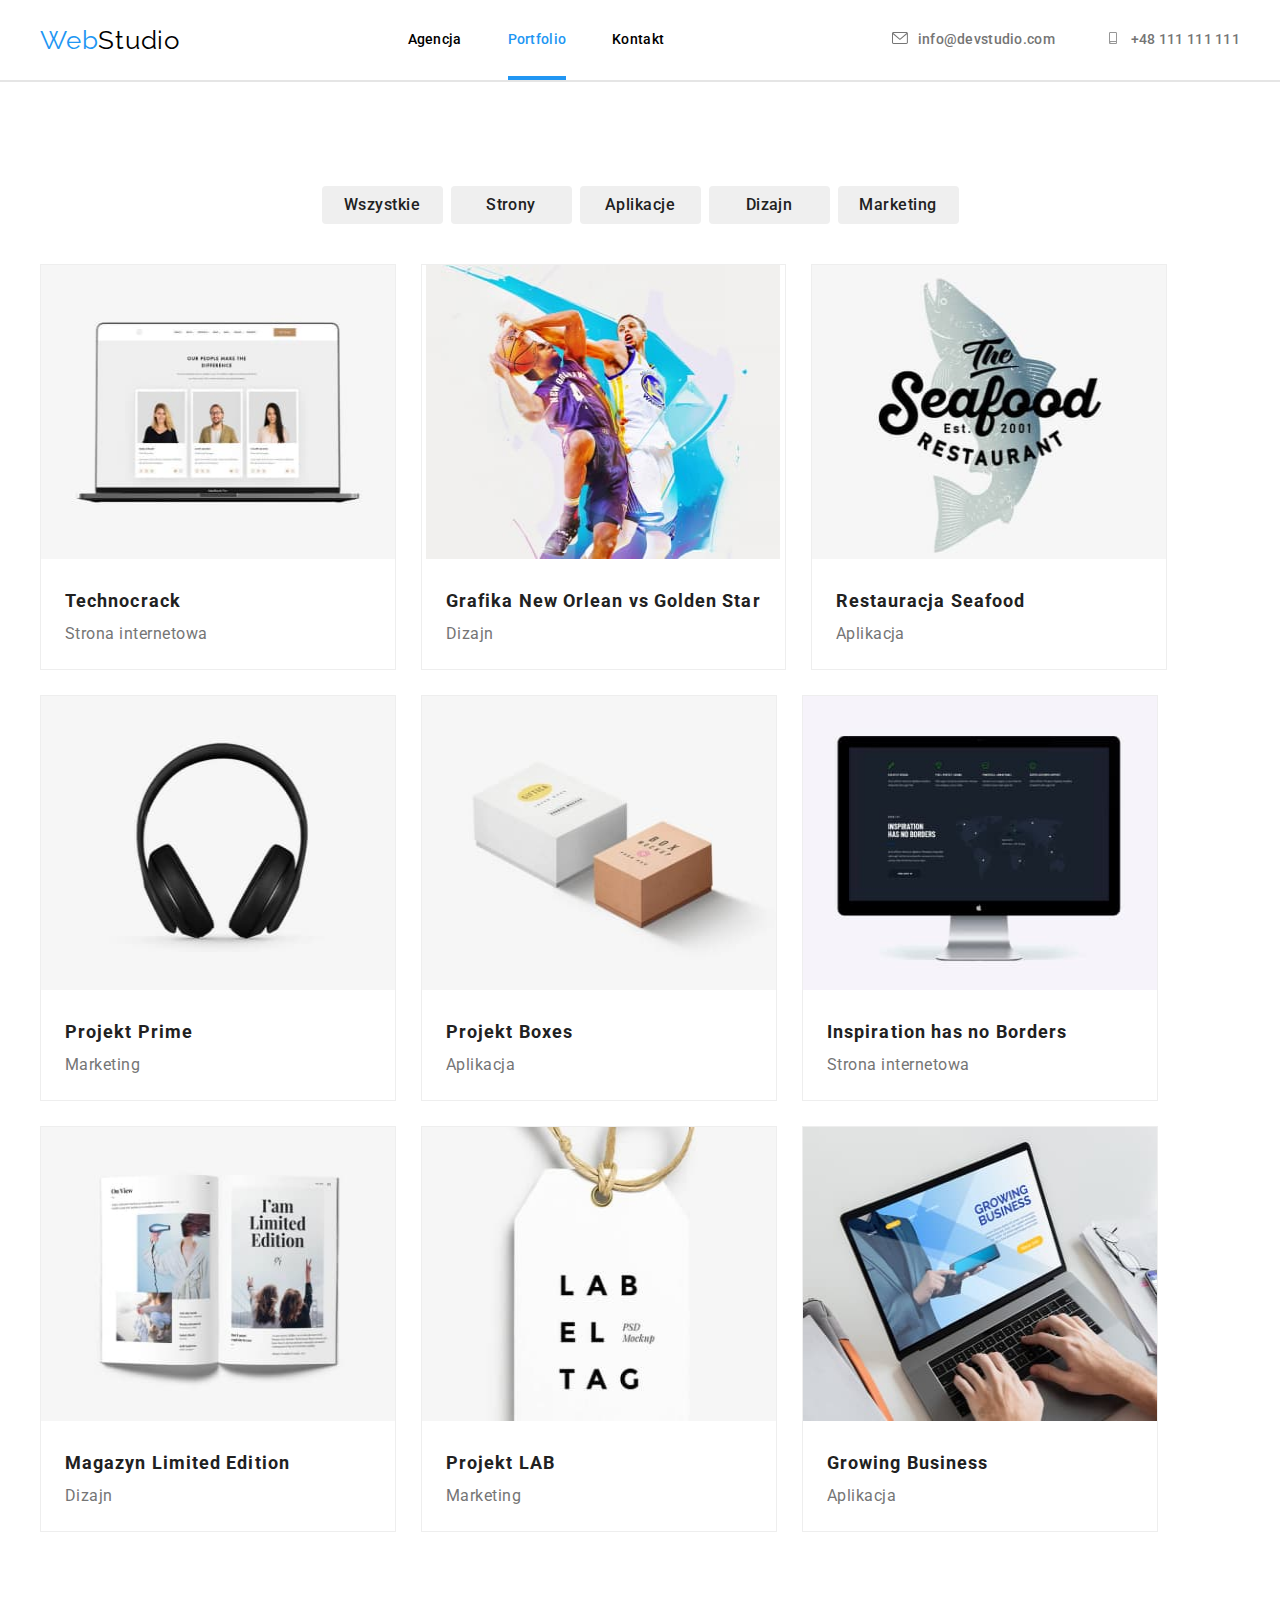
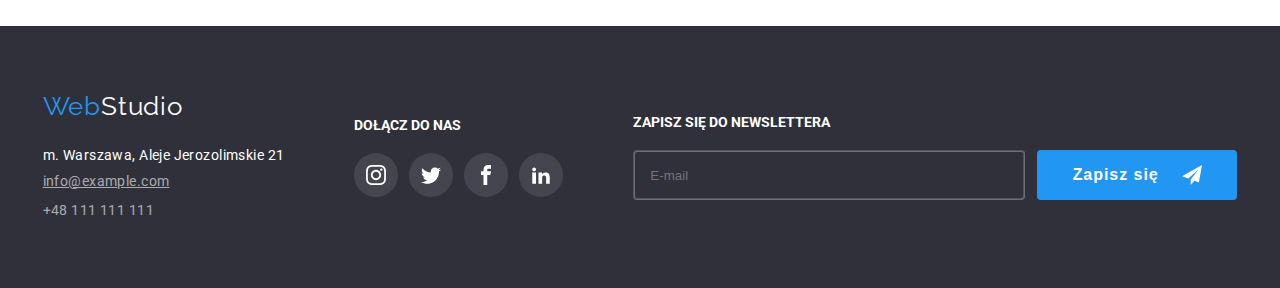
==== commit d3854d24: "fix" ====
--- a/portfolio.html
+++ b/portfolio.html
@@ -30,7 +30,7 @@
         <div class="mobile-menu d-none">
           <div class="mobile-menu__container">
             <button class="toggle-menu">x</button>
-            <nav>
+            <nav class="mobile-menu__lists">
               <ul class="mobile-menu__nav">
                 <li>
                   <a class="mobile-menu__link" href="./index.html"
@@ -64,10 +64,18 @@
               </ul>
 
               <ul class="mobile-menu__socials">
-                <li>Instagram</li>
-                <li>Twitter</li>
-                <li>Facebook</li>
-                <li>Linkedin</li>
+                <li>
+                  <a href="#" class="mobile-menu__social-element">Instagram</a>
+                </li>
+                <li>
+                  <a href="#" class="mobile-menu__social-element">Twitter</a>
+                </li>
+                <li>
+                  <a href="#" class="mobile-menu__social-element">Facebook</a>
+                </li>
+                <li>
+                  <a href="#" class="mobile-menu__social-element">Linkedin</a>
+                </li>
               </ul>
             </nav>
           </div>
@@ -332,7 +340,9 @@
       <div class="footer__cointainer">
         <div class="footer-navigation">
           <p class="footer-navigation__logo">
-            <a href="./index.html"><span class="blue">Web</span>Studio</a>
+            <a href="./index.html" class="footer-navigation__studio-color"
+              ><span class="blue">Web</span>Studio</a
+            >
           </p>
           <address>
             <p class="footer-navigation__adres">
--- a/css/main.min.css
+++ b/css/main.min.css
@@ -1 +1 @@
-:root{--logo-color: #2196f3;--logohover-color: #88c9ff;--dark-color: #000;--bright-color: #fff;--second-color: #757575;--third-color: #212121;--border-color: #eee;--theme-color: #2f303a;--team-color: #f5f4fa;--line-color: #e5e5e5;--ico-color: #afb1b8;--placeholder-color: rgba(117, 117, 117, 0.5)}*,*::after,*::before{margin:0;padding:0}.container{width:1200px;margin:auto}body{font-family:"Roboto","Arial",sans-serif;margin:0;color:var(--dark-color)}.line{width:100%;border-top:2px solid var(--line-color)}.blue{color:var(--logo-color)}:root{--small: 480px;--medium: 768px;--large: 1200px}.modal__backdrop{position:fixed;display:flex;left:0;top:0;width:100%;height:100%;background-color:rgba(0,0,0,.2);transition:transform 250ms cubic-bezier(0.4, 0, 0.2, 1);z-index:1}.modal{position:relative;display:flex;flex-direction:column;width:370px;height:609px;background-color:var(--bright-color);margin-left:auto;margin-right:auto;margin-top:120px;border-radius:4px;padding:40px;box-shadow:0px 1px 3px rgba(0,0,0,.12),0px 1px 1px rgba(0,0,0,.14),0px 2px 1px rgba(0,0,0,.2);z-index:3}.modal__btn{position:absolute;display:flex;align-items:center;justify-content:center;top:8px;right:8px;cursor:pointer;width:30px;height:30px;border:solid rgba(0,0,0,.18) 1px;border-radius:50%;font-size:11px;background-color:var(--bright-color)}.is-hidden{transform:translateY(-100%);opacity:0;visibility:hidden;pointer-events:none}.modal__close-btn{fill:var(--dark-color);transition:fill 250ms cubic-bezier(0.4, 0, 0.2, 1)}.modal__close-btn :hover{fill:var(--logo-color)}.modal__header{width:370px;font-weight:700;font-size:20px;line-height:1,15;text-align:center;letter-spacing:.03em;color:var(--third-color);margin-bottom:12px;margin-left:auto;margin-right:auto}.modal__fieldset{display:flex;border-radius:4px;border:solid 1px rgba(33,33,33,.1568627451);padding:5px;margin-bottom:10px;align-items:center;padding-left:30px;font-size:12px;line-height:1.16;letter-spacing:.01em;height:40px;position:relative;transition:border-color 250ms cubic-bezier(0.4, 0, 0.2, 1)}.modal__ico{fill:#000;position:absolute;left:15px;transition:fill 250ms cubic-bezier(0.4, 0, 0.2, 1)}.modal__textarea-fieldset:has(.modal__textarea:focus),.modal__fieldset:has(.modal__input:focus),.modal__fieldset:has(.modal__input:focus) svg{border-color:var(--logo-color);fill:var(--logo-color)}.modal__input{outline:none;border:none;width:100%}.modal__textarea-fieldset{border-radius:4px;border:solid 1px rgba(33,33,33,.1568627451);padding:5px;margin-bottom:10px;height:120px;transition:border-color 250ms cubic-bezier(0.4, 0, 0.2, 1)}.modal__textarea{width:100%;resize:none;padding:12px 16px;font-size:12px;line-height:1.16;letter-spacing:.01em;max-width:92%}.modal__textarea::-moz-placeholder{color:var(--placeholder-color)}.modal__textarea:-ms-input-placeholder{color:var(--placeholder-color)}.modal__textarea::placeholder{color:var(--placeholder-color)}.modal__label{font-size:12px;line-height:1,16;letter-spacing:.01em;color:var(--second-color);margin-bottom:4px}.modal__checkbox-label{display:flex;align-items:center}.modal__checkbox-label input:checked+.modal__ico-checked{opacity:1}.modal__checkbox-label input:checked{opacity:0}.modal__checkbox{margin-top:20px;display:flex;justify-content:space-evenly;position:relative;align-items:center}.modal__check-input{z-index:101;opacity:0;width:16px;margin-inline:10px;outline:3px #000}.modal__rule-information{font-size:12px;line-height:1,1;letter-spacing:.03em;color:var(--second-color);width:350px}.modal__rule-information-color{color:var(--logo-color)}.modal__ico-checked{position:absolute;left:5.5px;bottom:0px;opacity:0;z-index:102}.modal__ico-unchecked{position:absolute;width:16px;height:16px;z-index:100;left:5px;border:2px solid #000;border-radius:3px;bottom:0}.modal__button-container{display:flex;justify-content:center;align-items:center}.modal__button{background-color:var(--logo-color);color:var(--bright-color);font-weight:700;font-size:16px;line-height:1.87;display:flex;align-items:center;justify-content:center;padding-block:10px;letter-spacing:.06em;width:200px;border-radius:4px;border-color:rgba(0,0,0,0);box-shadow:0px 4px 4px rgba(0,0,0,.15);margin-top:30px;cursor:pointer}@media screen and (min-width: 768px){.modal{width:450px;margin-top:220px}.modal__rule-information{font-size:14px;line-height:1,7;width:100%}.modal__ico-checked{left:18.5px}.modal__ico-unchecked{left:18px}}@media screen and (min-width: 1200px){.modal{width:528px;height:581px}.modal__header{width:100%}.modal__input{outline:none;border:none;width:100%}}.header{background-color:#fff;height:80px;display:flex;max-width:480px;margin-left:auto;margin-right:auto}.header__mobile-menu{display:flex}.header__cointainer{display:flex;justify-content:space-between;align-items:center;margin:auto;width:450px}.header__navigation{display:none}.header__logo{color:var(--dark-color);text-decoration:none;font-family:"Raleway",sans-serif;font-size:26px;line-height:1.55;letter-spacing:.03em}.header__logo :visited{color:var(--dark-color)}.header__menu{display:none}.header__link{color:var(--dark-color);font-weight:500;font-size:14px;line-height:1.14;letter-spacing:.02em;position:relative;transition:color 250ms cubic-bezier(0.4, 0, 0.2, 1),background-color 250ms cubic-bezier(0.4, 0, 0.2, 1),width 250ms cubic-bezier(0.4, 0, 0.2, 1),height 250ms cubic-bezier(0.4, 0, 0.2, 1)}.header__link:hover{color:var(--logo-color)}.header__link:hover::after{position:absolute;content:"";top:44px;left:0;width:100%;height:4px;background-color:var(--logo-color)}.header__link:focus{color:var(--logo-color)}.header__link--active{color:var(--logo-color);font-weight:500;font-size:14px;line-height:1.14;letter-spacing:.02em;position:relative;transition:color 250ms cubic-bezier(0.4, 0, 0.2, 1),background-color 250ms cubic-bezier(0.4, 0, 0.2, 1),width 250ms cubic-bezier(0.4, 0, 0.2, 1),height 250ms cubic-bezier(0.4, 0, 0.2, 1)}.header__link--active:hover{color:var(--logo-color)}.header__link--active:focus{color:var(--logo-color)}.header__link--active:after{position:absolute;content:"";top:44px;left:0;width:100%;height:4px;background-color:var(--logo-color)}.header__adres{display:none}.header__contact{color:var(--second-color);font-weight:500;font-size:14px;line-height:1.14;letter-spacing:.02em;transition:color 250ms cubic-bezier(0.4, 0, 0.2, 1)}.header__contact:focus{color:var(--logo-color)}.header__contact:hover{color:var(--logo-color)}.header__mail{display:flex;flex-wrap:nowrap;fill:var(--second-color)}.header__mail:hover{fill:var(--logo-color);color:var(--logo-color)}.header__tel{transition:fill 250ms cubic-bezier(0.4, 0, 0.2, 1)}.header__tel :hover{fill:var(--logo-color)}.header__contact{transition:color 250ms cubic-bezier(0.4, 0, 0.2, 1)}.header__contact:hover{color:var(--logo-color)}.header__mobile{display:flex;flex-wrap:nowrap;fill:var(--second-color)}.header__envelope{margin-right:10px;transition:fill 250ms cubic-bezier(0.4, 0, 0.2, 1)}.header__phone{margin-right:10px}@media screen and (min-width: 768px){.header{max-width:768px}.header__mobile-menu{display:none}.header__cointainer{width:768px}.header__navigation{display:flex;justify-content:center;width:50%}.header__menu{list-style:none;display:inline-flex;gap:46px}.header__menu a{text-decoration:none}.header__adres{list-style:none;display:flex;flex-direction:column;gap:10px}.header__adres a{text-decoration:none}}@media screen and (min-width: 1200px){.header{max-width:1200px}.header__mobile-menu{display:none}.header__cointainer{width:1200px}.header__adres{flex-direction:row;gap:50px}}.portfolio{text-align:center;margin-top:0;padding-top:0;margin-bottom:94px}.portfolio-nav{list-style:none;display:flex;flex-wrap:wrap;padding:10px;gap:8px;margin-top:60px}.portfolio-nav__button{width:121px;height:38px;color:var(--third-color);font-weight:500;font-size:16px;line-height:1.62;text-align:center;letter-spacing:.03em;border:none;border-radius:4px;font-family:inherit;transition:color 250ms cubic-bezier(0.4, 0, 0.2, 1)}.portfolio-nav__button:hover{color:var(--bright-color);background-color:var(--logo-color);cursor:pointer;box-shadow:0px 3px 1px rgba(0,0,0,.1),0px 1px 2px rgba(0,0,0,.08),0px 2px 2px rgba(0,0,0,.12)}.portfolio-nav__button:focus{color:var(--bright-color);background-color:var(--logo-color)}@media screen and (min-width: 768px){.portfolio-nav{display:inline-flex;flex-wrap:nowrap;margin-top:94px}}.articles{width:480px;margin:auto}.articles__window{border:var(--border-color) solid 1px;padding-bottom:0;padding:0;cursor:pointer;position:relative;transition:box-shadow 250ms cubic-bezier(0.4, 0, 0.2, 1)}.articles__window:hover{box-shadow:0px 1px 1px rgba(0,0,0,.12),0px 4px 4px rgba(0,0,0,.06),1px 4px 6px rgba(0,0,0,.16)}.articles__window-container{padding-top:30px;display:flex;flex-wrap:wrap;gap:25px}.articles__window-container-row{display:flex;gap:10px;flex-wrap:wrap}.articles__window-overlay{position:absolute;bottom:calc(100% - 294px);background-color:var(--logo-color);opacity:90%;overflow:hidden;width:100%;height:0;transition:height 250ms cubic-bezier(0.4, 0, 0.2, 1)}.articles__window:hover .articles__window-overlay{height:294px}.articles__window-overlay-text{width:100%;position:absolute;color:var(--bright-color);font-size:18px;line-height:1.55;letter-spacing:.03em;padding:49px 45px 49px 24px;text-align:left}.article__window-photo{width:450px;height:294px}.articles__window-title{padding:20px 24px}.article__title{color:#212121;font-family:"Roboto";font-size:18px;line-height:2;letter-spacing:.06em;text-align:left;margin:0;padding:0}.article__subtitle{font-size:16px;line-height:1.87;letter-spacing:.03em;color:var(--second-color);text-align:left}@media screen and (min-width: 768px){.articles{width:768px;margin:auto}.articles__window{border:var(--border-color) solid 1px;padding-bottom:0;padding:0;cursor:pointer;position:relative;transition:box-shadow 250ms cubic-bezier(0.4, 0, 0.2, 1)}.articles__window:hover{box-shadow:0px 1px 1px rgba(0,0,0,.12),0px 4px 4px rgba(0,0,0,.06),1px 4px 6px rgba(0,0,0,.16)}.articles__window-container{padding-top:30px;display:flex;flex-wrap:wrap;gap:25px}.articles__window-container-row{display:flex;gap:10px;flex-wrap:wrap}.articles__window-overlay{position:absolute;bottom:calc(100% - 294px);background-color:var(--logo-color);opacity:90%;overflow:hidden;width:100%;height:0;transition:height 250ms cubic-bezier(0.4, 0, 0.2, 1)}.articles__window:hover .articles__window-overlay{height:294px}.articles__window-overlay-text{width:100%;position:absolute;color:var(--bright-color);font-size:18px;line-height:1.55;letter-spacing:.03em;padding:49px 45px 49px 24px;text-align:left}.article__window-photo{width:354px;height:294px}.articles__window-title{padding:20px 24px}.article__title{color:#212121;font-family:"Roboto";font-size:18px;line-height:2;letter-spacing:.06em;text-align:left;margin:0;padding:0}.article__subtitle{font-size:16px;line-height:1.87;letter-spacing:.03em;color:var(--second-color);text-align:left}}@media screen and (min-width: 1200px){.articles{width:1200px;margin:auto}.article__window-photo{width:378x;height:294px}.articles__window{border:var(--border-color) solid 1px;padding-bottom:0;padding:0;cursor:pointer;position:relative;transition:box-shadow 250ms cubic-bezier(0.4, 0, 0.2, 1)}.articles__window:hover{box-shadow:0px 1px 1px rgba(0,0,0,.12),0px 4px 4px rgba(0,0,0,.06),1px 4px 6px rgba(0,0,0,.16)}.articles__window-container{padding-top:30px;display:flex;flex-wrap:wrap;gap:25px}.articles__window-container-row{display:flex;gap:10px;flex-wrap:wrap}.articles__window-overlay{position:absolute;bottom:calc(100% - 294px);background-color:var(--logo-color);opacity:90%;overflow:hidden;width:100%;height:0;transition:height 250ms cubic-bezier(0.4, 0, 0.2, 1)}.articles__window:hover .articles__window-overlay{height:294px}.articles__window-overlay-text{width:100%;position:absolute;color:var(--bright-color);font-size:18px;line-height:1.55;letter-spacing:.03em;padding:49px 45px 49px 24px;text-align:left}.articles__window-title{padding:20px 24px}.article__title{color:#212121;font-family:"Roboto";font-size:18px;line-height:2;letter-spacing:.06em;text-align:left;margin:0;padding:0}.article__subtitle{font-size:16px;line-height:1.87;letter-spacing:.03em;color:var(--second-color);text-align:left}}.footer__cointainer{display:flex;flex-direction:column;flex-wrap:wrap;margin:auto;align-items:center;padding-top:60px;padding-bottom:60px;max-width:480px;gap:70px;justify-content:center}.footer{max-width:480px;margin-left:auto;margin-right:auto;background-color:var(--theme-color)}.footer a{text-decoration:none}.footer__join-title{display:flex;justify-content:center}@media screen and (min-width: 768px){.footer__cointainer{max-width:768px;flex-direction:row}.footer{max-width:768px}}@media screen and (min-width: 1200px){.footer__cointainer{flex-wrap:nowrap;max-width:1200px}.footer{max-width:1600px;display:flex;justify-content:center}.footer__join-title{display:block}}.footer__navigation{justify-content:center}.footer-navigation__logo{display:flex;justify-content:center;text-decoration:none;font-family:"Raleway",sans-serif;font-size:26px;line-height:1.55;letter-spacing:.03em;margin-top:0;margin-bottom:20px;color:var(--bright-color)}.footer-navigation__logo :visited{color:var(--bright-color)}.footer-navigation__adres{font-style:normal;font-size:14px;line-height:1.33;letter-spacing:.03em;color:var(--bright-color);margin:0}.footer-navigation__list{margin:0;list-style:none;padding-left:0;justify-content:center}.footer-navigation__element{display:flex;margin-top:5px;margin-bottom:5px;justify-content:center}.footer-navigation__link{font-style:normal;font-size:14px;line-height:1.71;letter-spacing:.03em;color:rgba(255,255,255,.6);transition:color 250ms cubic-bezier(0.4, 0, 0.2, 1)}.footer-navigation__link:hover{color:var(--logo-color)}.footer-navigation__link:focus{color:var(--logo-color)}.footer-navigation__link.underline{text-decoration:underline}@media screen and (min-width: 1200px){.footer-navigation__logo{display:block}.footer-navigation__element{display:block}}.banner{color:var(--bright-color);background-image:linear-gradient(rgba(47, 48, 58, 0.3764705882), rgba(47, 48, 58, 0.3764705882)),url("./../images/background_medium.jpg");text-align:center;padding-block:100px;max-width:480px;margin-left:auto;margin-right:auto;background-repeat:no-repeat;background-size:cover;background-position:center}.banner__title{font-style:normal;font-weight:900;font-size:26px;line-height:1.6;text-align:center;letter-spacing:.06em;text-transform:uppercase;margin-top:0}.banner__button{background-color:var(--logo-color);color:var(--bright-color);border:none;font-style:normal;font-weight:700;font-size:16px;line-height:1.87;align-items:center;text-align:center;letter-spacing:.06em;border-radius:4px;font-family:inherit;padding:10px 40px 10px 40px;margin-top:30px;transition:background-image 250ms cubic-bezier(0.4, 0, 0.2, 1)}.banner__button:hover{background-image:linear-gradient(var(--logo-color), var(--logohover-color));cursor:pointer}.banner__button:focus{background-image:linear-gradient(var(--logo-color), var(--logohover-color));cursor:pointer}@media screen and (min-width: 768px){.banner{max-width:768px}}@media screen and (min-width: 1200px){.banner{padding:200px 0;max-width:1600px}.banner__title{font-size:44px;line-height:1.36}}.property-container{padding-top:60px;padding-bottom:60px}.property__list-container{display:block;align-items:center;margin:auto;max-width:480px}.property{display:flex;flex-direction:column;align-items:center}.property__logos--screen-mobile{list-style:none;display:flex;flex-wrap:nowrap;flex-direction:column;gap:30px;padding-left:0;margin-bottom:30px;align-items:center;justify-content:center}.property__logos--screen-medium,.property__logos--screen-large{display:none}.property__logo{display:flex;width:450px;height:120px;background-color:var(--team-color);border-radius:4px;justify-content:center;align-items:center}.property__title{font-size:14px;line-height:1.14;letter-spacing:.03em;text-transform:uppercase;color:var(--third-color);text-align:center;margin-bottom:10px}.property__information{font-style:normal;font-size:14px;line-height:1.7;letter-spacing:.03em;color:var(--second-color);width:450px;height:75px}.property__textbox{width:450px;height:101px}@media screen and (min-width: 768px){.property__list-container{max-width:768px}.property__logos--screen-medium{list-style:none;display:flex;flex-wrap:wrap;flex-direction:row;gap:30px;padding-left:0;max-width:768px;align-items:center;justify-content:center}.property__logos--screen-mobile,.property__logos--screen-large{display:none}.property__logo{width:350px}.property__title{text-align:left}.property__information{width:350px}.property__textbox{width:350px}}@media screen and (min-width: 1200px){.property__list-container{max-width:1600px}.property-container{padding-top:94px;padding-bottom:94px}.property__logos--screen-large{list-style:none;display:flex;flex-wrap:wrap;flex-direction:row;gap:30px;padding-left:0;margin-bottom:30px;max-width:1170px}.property__logos--screen-mobile,.property__logos--screen-medium{display:none}.property__logo{width:270px}.property__information{width:270px}.property__textbox{width:270px}}.task__header{display:none}.task__img{display:none}.task__description{display:none}@media screen and (min-width: 1200px){.task__header{display:block;font-size:36px;line-height:1.16;text-align:center;letter-spacing:.03em;color:var(--third-color);padding-top:94px;padding-bottom:50px}.task__img{display:flex;list-style:none;gap:30px;text-align:center;position:relative}.task__description{display:flex;position:absolute;width:100%;height:70px;background-color:var(--theme-color);display:flex;justify-content:center;align-items:center;text-transform:uppercase;font-weight:700;font-size:14px;line-height:1,14;letter-spacing:0,3em;width:370px;height:70px;background-color:var(--theme-color);opacity:80%;color:var(--bright-color);bottom:5px}}.customers{max-width:480px;margin-left:auto;margin-right:auto}.customers__list{display:flex;flex-wrap:wrap;justify-content:center;gap:30px;list-style:none;margin-bottom:94px}.customers__header{font-size:36px;line-height:1.16;text-align:center;letter-spacing:.03em;color:var(--third-color);padding-top:94px;padding-bottom:50px}.customer__box{display:flex;width:170px;justify-content:center;align-items:center;border:solid 1px var(--ico-color);border-radius:4px;padding:15px;transition:fill 250ms cubic-bezier(0.4, 0, 0.2, 1),border 250ms cubic-bezier(0.4, 0, 0.2, 1)}.customer__box:hover{border:var(--logo-color) 1px solid;cursor:pointer}.customer__icon{fill:var(--ico-color);cursor:pointer}.customer__icon:hover{fill:var(--logo-color);cursor:pointer}@media screen and (min-width: 768px){.customers{max-width:768px}.customers__list{justify-content:space-around}}@media screen and (min-width: 1200px){.customers{max-width:1600px}.customers__list{flex-wrap:nowrap;justify-content:center}}.footer-news{color:var(--bright-color);font-size:14px;font-weight:700;line-height:16px;letter-spacing:0,3em;text-transform:uppercase;margin-left:auto;margin-right:auto}.footer__news-title{display:flex;justify-content:center}.footer-news__input{display:flex;flex-direction:column;flex-wrap:wrap}.footer-news__form{display:flex;flex-direction:column;align-items:center;margin-top:20px}.footer-news__fieldset{background-color:rgba(0,0,0,0);border-color:rgba(255,255,255,.3);border-radius:4px;padding:15px;width:420px;margin-bottom:20px}.footer-news__email{background-color:rgba(0,0,0,0);border:none;outline:none;margin:0;padding:0;width:100%;color:var(--bright-color)}.footer-news__form-button{width:200px;font-weight:780;font-size:16px;line-height:2,37;letter-spacing:.06em;color:var(--bright-color);background-color:var(--logo-color);height:50px;border-radius:4px;border-color:rgba(0,0,0,0);margin-left:12px;display:flex;align-items:center;justify-content:space-evenly;padding:10px;cursor:pointer}.footer-news__send-icon{fill:var(--bright-color)}@media screen and (min-width: 1200px){.footer__news-title{display:block}.footer-news__input{flex-wrap:nowrap}.footer-news__form{flex-direction:row}.footer-news__fieldset{width:358px;margin-bottom:0}}.footer-socials{display:flex;flex-direction:column;flex-wrap:nowrap;justify-content:center;color:var(--bright-color);font-size:14px;font-weight:700;line-height:16px;letter-spacing:0,3em;text-transform:uppercase}.footer-socials__logos{width:209px;display:flex;justify-content:space-between;margin-top:20px}.footer-socials__ico{width:44px;height:44px;display:flex;justify-content:center;align-items:center;fill:var(--bright-color);background-color:rgba(255,255,255,.1);border-radius:50%;cursor:pointer;transition:fill 250ms cubic-bezier(0.4, 0, 0.2, 1),background-color 250ms cubic-bezier(0.4, 0, 0.2, 1)}.footer-socials__ico:hover{background-color:var(--logo-color);fill:#fff}.team__workers{list-style:none;display:flex;flex-wrap:wrap;flex-direction:column;gap:30px;margin-bottom:94px;justify-content:center;margin-left:auto;margin-right:auto}.team{margin-left:auto;margin-right:auto;background-color:var(--team-color);text-align:center;max-width:480px;display:flex;flex-direction:column}.team__header{font-size:36px;text-align:center;font-size:36px;line-height:1.16;letter-spacing:.03em;color:var(--third-color);padding-top:94px;padding-bottom:50px}.team__title-box{padding:30px}.team__socials{display:flex;justify-content:space-evenly;align-items:center;padding:0 15px 20px 15px;transition:color 250ms cubic-bezier(0.4, 0, 0.2, 1);width:210px;margin-left:auto;margin-right:auto}.team__ico{width:44px;height:44px;display:flex;justify-content:center;border-radius:50%;align-items:center;fill:var(--ico-color);transition:background-color 250ms cubic-bezier(0.4, 0, 0.2, 1);transition:fill 250ms cubic-bezier(0.4, 0, 0.2, 1);cursor:pointer}.team__ico:hover{background-color:var(--logo-color)}.team__icon{transition:fill 250ms cubic-bezier(0.4, 0, 0.2, 1)}.team__icon:hover{fill:#fff}.team__worker-box{background-color:var(--bright-color);box-shadow:0px 1px 3px rgba(0,0,0,.12),0px 1px 1px rgba(0,0,0,.14),0px 2px 1px rgba(0,0,0,.2);border-radius:0px 0px 4px 4px;text-align:center}.team__worker-photo{width:450px;height:460px}.team__title{font-weight:500;font-size:16px;line-height:1.18;text-align:center;letter-spacing:.03em;color:var(--third-color)}.team__position{font-size:16px;line-height:1.18;text-align:center;letter-spacing:.03em;color:var(--second-color)}@media screen and (min-width: 768px){.team__workers{flex-direction:row}.team{max-width:768px}.team__worker-photo{width:354px;height:374px}}@media screen and (min-width: 1200px){.team__workers{display:inline-flex;flex-wrap:nowrap}.team{max-width:1600px}.team__worker-photo{width:270px;height:260px}}.header__mobile-menu{fill:var(--dark-color);cursor:pointer}.header__mobile-menu:hover{fill:var(--logo-color)}.mobile-menu{position:fixed;background-color:var(--bright-color);width:100vw;height:100vh;left:0;top:0;display:flex;z-index:4}.mobile-menu__container{position:relative;padding:40px;width:100%;background-color:var(--bright-color)}.mobile-menu__nav{text-decoration:none;list-style:none;font-weight:500;font-size:40px;line-height:1.17;letter-spacing:.02em}.mobile-menu__link{color:var(--dark-color);display:block;width:250px;padding-block:18px;cursor:pointer;text-decoration:none}.mobile-menu__link:hover{color:var(--logo-color)}.mobile-menu__link:visited{color:var(--dark-color)}.mobile-menu__link:hover{color:var(--logo-color)}.toggle-menu{position:absolute;color:var(--dark-color);right:50px;background-color:#fff;border:none;width:40px;height:40px;border-radius:50%;font-size:24px;cursor:pointer}.toggle-menu:hover{color:var(--logo-color)}.mobile-menu__contacts{margin-top:300px;list-style:none;display:flex;flex-direction:column;gap:32px}.mobile-menu__contact{text-decoration:none;color:var(--second-color)}.mobile-menu__contact--phone{font-weight:500;font-size:34px;line-height:40px;color:var(--logo-color)}.mobile-menu__contact--mail{font-weight:500;font-size:24px;line-height:1.16;letter-spacing:.02em}.mobile-menu__socials{padding-top:64px;width:357px;list-style:none;display:flex;justify-content:space-between;color:var(--logo-color);font-weight:500;font-size:18px;line-height:1.22;letter-spacing:.02em}.d-none{display:none}@media screen and (min-width: 768px){.mobile-menu{display:none}}/*# sourceMappingURL=main.min.css.map */+:root{--logo-color: #2196f3;--logohover-color: #88c9ff;--dark-color: #000;--bright-color: #fff;--second-color: #757575;--third-color: #212121;--border-color: #eee;--theme-color: #2f303a;--team-color: #f5f4fa;--line-color: #e5e5e5;--ico-color: #afb1b8;--placeholder-color: rgba(117, 117, 117, 0.5)}*,*::after,*::before{margin:0;padding:0}.container{width:1200px;margin:auto}body{font-family:"Roboto","Arial",sans-serif;margin:0;color:var(--dark-color)}.line{width:100%;border-top:2px solid var(--line-color)}.blue{color:var(--logo-color)}@media screen and (min-width: 768px){*,*::after,*::before{padding:0}}:root{--small: 480px;--medium: 768px;--large: 1200px}.modal__backdrop{position:fixed;display:flex;left:0;top:0;width:100%;height:100%;background-color:rgba(0,0,0,.2);transition:transform 250ms cubic-bezier(0.4, 0, 0.2, 1);z-index:1}.modal{position:relative;display:flex;flex-direction:column;width:370px;height:609px;background-color:var(--bright-color);margin-left:auto;margin-right:auto;margin-top:120px;border-radius:4px;padding:40px;box-shadow:0px 1px 3px rgba(0,0,0,.12),0px 1px 1px rgba(0,0,0,.14),0px 2px 1px rgba(0,0,0,.2);z-index:3}.modal__btn{position:absolute;display:flex;align-items:center;justify-content:center;top:8px;right:8px;cursor:pointer;width:30px;height:30px;border:solid rgba(0,0,0,.18) 1px;border-radius:50%;font-size:11px;background-color:var(--bright-color)}.is-hidden{transform:translateY(-100%);opacity:0;visibility:hidden;pointer-events:none}.modal__close-btn{fill:var(--dark-color);transition:fill 250ms cubic-bezier(0.4, 0, 0.2, 1)}.modal__close-btn :hover{fill:var(--logo-color)}.modal__header{width:370px;font-weight:700;font-size:20px;line-height:1,15;text-align:center;letter-spacing:.03em;color:var(--third-color);margin-bottom:12px;margin-left:auto;margin-right:auto}.modal__fieldset{display:flex;border-radius:4px;border:solid 1px rgba(33,33,33,.1568627451);padding:5px;margin-bottom:10px;align-items:center;padding-left:30px;font-size:12px;line-height:1.16;letter-spacing:.01em;height:40px;position:relative;transition:border-color 250ms cubic-bezier(0.4, 0, 0.2, 1)}.modal__ico{fill:#000;position:absolute;left:15px;transition:fill 250ms cubic-bezier(0.4, 0, 0.2, 1)}.modal__textarea-fieldset:has(.modal__textarea:focus),.modal__fieldset:has(.modal__input:focus),.modal__fieldset:has(.modal__input:focus) svg{border-color:var(--logo-color);fill:var(--logo-color)}.modal__input{outline:none;border:none;width:100%}.modal__textarea-fieldset{border-radius:4px;border:solid 1px rgba(33,33,33,.1568627451);padding:5px;margin-bottom:10px;height:120px;transition:border-color 250ms cubic-bezier(0.4, 0, 0.2, 1)}.modal__textarea{width:100%;resize:none;padding:12px 16px;font-size:12px;line-height:1.16;letter-spacing:.01em;max-width:92%}.modal__textarea::-moz-placeholder{color:var(--placeholder-color)}.modal__textarea:-ms-input-placeholder{color:var(--placeholder-color)}.modal__textarea::placeholder{color:var(--placeholder-color)}.modal__label{font-size:12px;line-height:1,16;letter-spacing:.01em;color:var(--second-color);margin-bottom:4px}.modal__checkbox-label{display:flex;align-items:center}.modal__checkbox-label input:checked+.modal__ico-checked{opacity:1}.modal__checkbox-label input:checked{opacity:0}.modal__checkbox{margin-top:20px;display:flex;justify-content:space-evenly;position:relative;align-items:center}.modal__check-input{z-index:101;opacity:0;width:16px;margin-inline:10px;outline:3px #000}.modal__rule-information{font-size:12px;line-height:1,1;letter-spacing:.03em;color:var(--second-color);width:350px}.modal__rule-information-color{color:var(--logo-color)}.modal__ico-checked{position:absolute;left:5.5px;bottom:0px;opacity:0;z-index:102}.modal__ico-unchecked{position:absolute;width:16px;height:16px;z-index:100;left:5px;border:2px solid #000;border-radius:3px;bottom:0}.modal__button-container{display:flex;justify-content:center;align-items:center}.modal__button{background-color:var(--logo-color);color:var(--bright-color);font-weight:700;font-size:16px;line-height:1.87;display:flex;align-items:center;justify-content:center;padding-block:10px;letter-spacing:.06em;width:200px;border-radius:4px;border-color:rgba(0,0,0,0);box-shadow:0px 4px 4px rgba(0,0,0,.15);margin-top:30px;cursor:pointer}@media screen and (min-width: 768px){.modal{width:450px;margin-top:220px}.modal__rule-information{font-size:14px;line-height:1,7;width:100%}.modal__ico-checked{left:18.5px}.modal__ico-unchecked{left:18px}}@media screen and (min-width: 1200px){.modal{width:528px;height:581px}.modal__header{width:100%}.modal__input{outline:none;border:none;width:100%}}.header{background-color:#fff;height:80px;display:flex;max-width:480px;margin-left:auto;margin-right:auto}.header__mobile-menu{display:flex}.header__cointainer{display:flex;justify-content:space-between;align-items:center;margin:auto;width:450px}.header__navigation{display:none}.header__logo{color:var(--dark-color);text-decoration:none;font-family:"Raleway",sans-serif;font-size:26px;line-height:1.55;letter-spacing:.03em}.header__logo :visited{color:var(--dark-color)}.header__menu{display:none}.header__link{color:var(--dark-color);font-weight:500;font-size:14px;line-height:1.14;letter-spacing:.02em;position:relative;transition:color 250ms cubic-bezier(0.4, 0, 0.2, 1),background-color 250ms cubic-bezier(0.4, 0, 0.2, 1),width 250ms cubic-bezier(0.4, 0, 0.2, 1),height 250ms cubic-bezier(0.4, 0, 0.2, 1)}.header__link:hover{color:var(--logo-color)}.header__link:hover::after{position:absolute;content:"";top:44px;left:0;width:100%;height:4px;background-color:var(--logo-color)}.header__link:focus{color:var(--logo-color)}.header__link--active{color:var(--logo-color);font-weight:500;font-size:14px;line-height:1.14;letter-spacing:.02em;position:relative;transition:color 250ms cubic-bezier(0.4, 0, 0.2, 1),background-color 250ms cubic-bezier(0.4, 0, 0.2, 1),width 250ms cubic-bezier(0.4, 0, 0.2, 1),height 250ms cubic-bezier(0.4, 0, 0.2, 1)}.header__link--active:hover{color:var(--logo-color)}.header__link--active:focus{color:var(--logo-color)}.header__link--active:after{position:absolute;content:"";top:44px;left:0;width:100%;height:4px;background-color:var(--logo-color)}.header__adres{display:none}.header__contact{color:var(--second-color);font-weight:500;font-size:14px;line-height:1.14;letter-spacing:.02em;transition:color 250ms cubic-bezier(0.4, 0, 0.2, 1)}.header__contact:focus{color:var(--logo-color)}.header__contact:hover{color:var(--logo-color)}.header__mail{display:flex;flex-wrap:nowrap;fill:var(--second-color)}.header__mail:hover{fill:var(--logo-color);color:var(--logo-color)}.header__tel{transition:fill 250ms cubic-bezier(0.4, 0, 0.2, 1)}.header__tel :hover{fill:var(--logo-color)}.header__contact{transition:color 250ms cubic-bezier(0.4, 0, 0.2, 1)}.header__contact:hover{color:var(--logo-color)}.header__mobile{display:flex;flex-wrap:nowrap;fill:var(--second-color)}.header__envelope{margin-right:10px;transition:fill 250ms cubic-bezier(0.4, 0, 0.2, 1)}.header__phone{margin-right:10px}@media screen and (min-width: 768px){.header{max-width:768px}.header__mobile-menu{display:none}.header__cointainer{width:768px}.header__navigation{display:flex;justify-content:center;width:50%}.header__menu{list-style:none;display:inline-flex;gap:46px}.header__menu a{text-decoration:none}.header__adres{list-style:none;display:flex;flex-direction:column;gap:10px}.header__adres a{text-decoration:none}}@media screen and (min-width: 1200px){.header{max-width:1200px}.header__mobile-menu{display:none}.header__cointainer{width:1200px}.header__adres{flex-direction:row;gap:50px}}.portfolio{text-align:center;margin-top:0;padding-top:0;margin-bottom:94px}.portfolio-nav{list-style:none;display:flex;flex-wrap:wrap;padding:10px;gap:8px;margin-top:60px}.portfolio-nav__button{width:121px;height:38px;color:var(--third-color);font-weight:500;font-size:16px;line-height:1.62;text-align:center;letter-spacing:.03em;border:none;border-radius:4px;font-family:inherit;transition:color 250ms cubic-bezier(0.4, 0, 0.2, 1)}.portfolio-nav__button:hover{color:var(--bright-color);background-color:var(--logo-color);cursor:pointer;box-shadow:0px 3px 1px rgba(0,0,0,.1),0px 1px 2px rgba(0,0,0,.08),0px 2px 2px rgba(0,0,0,.12)}.portfolio-nav__button:focus{color:var(--bright-color);background-color:var(--logo-color)}@media screen and (min-width: 768px){.portfolio-nav{display:inline-flex;flex-wrap:nowrap;margin-top:94px}}.articles{width:480px;margin:auto}.articles__window{border:var(--border-color) solid 1px;padding-bottom:0;padding:0;cursor:pointer;position:relative;transition:box-shadow 250ms cubic-bezier(0.4, 0, 0.2, 1)}.articles__window:hover{box-shadow:0px 1px 1px rgba(0,0,0,.12),0px 4px 4px rgba(0,0,0,.06),1px 4px 6px rgba(0,0,0,.16)}.articles__window-container{padding-top:30px;display:flex;flex-wrap:wrap;gap:25px}.articles__window-container-row{display:flex;gap:10px;flex-wrap:wrap}.articles__window-overlay{position:absolute;bottom:calc(100% - 294px);background-color:var(--logo-color);opacity:90%;overflow:hidden;width:100%;height:0;transition:height 250ms cubic-bezier(0.4, 0, 0.2, 1)}.articles__window:hover .articles__window-overlay{height:294px}.articles__window-overlay-text{width:100%;position:absolute;color:var(--bright-color);font-size:18px;line-height:1.55;letter-spacing:.03em;padding:49px 45px 49px 24px;text-align:left}.article__window-photo{width:450px;height:294px}.articles__window-title{padding:20px 24px}.article__title{color:#212121;font-family:"Roboto";font-size:18px;line-height:2;letter-spacing:.06em;text-align:left;margin:0;padding:0}.article__subtitle{font-size:16px;line-height:1.87;letter-spacing:.03em;color:var(--second-color);text-align:left}@media screen and (min-width: 768px){.articles{width:768px}.article__window-photo{width:354px}}@media screen and (min-width: 1200px){.articles{width:1200px}.article__window-photo{width:378x}}.footer__cointainer{display:flex;flex-direction:column;flex-wrap:wrap;margin:auto;align-items:center;padding-top:60px;padding-bottom:60px;max-width:480px;gap:70px;justify-content:center}.footer{max-width:480px;margin-left:auto;margin-right:auto;background-color:var(--theme-color)}.footer a{text-decoration:none}.footer__join-title{display:flex;justify-content:center}@media screen and (min-width: 768px){.footer__cointainer{max-width:768px;flex-direction:row}.footer{max-width:768px}}@media screen and (min-width: 1200px){.footer__cointainer{flex-wrap:nowrap;max-width:1200px}.footer{max-width:1600px;display:flex;justify-content:center}.footer__join-title{display:block}}.footer__navigation{justify-content:center}.footer-navigation__logo{display:flex;justify-content:center;text-decoration:none;font-family:"Raleway",sans-serif;font-size:26px;line-height:1.55;letter-spacing:.03em;margin-top:0;margin-bottom:20px;color:var(--bright-color)}.footer-navigation__logo :visited{color:var(--bright-color)}.footer-navigation__studio-color{color:var(--bright-color)}.footer-navigation__studio-color:visited{color:var(--bright-color)}.footer-navigation__adres{font-style:normal;font-size:14px;line-height:1.33;letter-spacing:.03em;color:var(--bright-color);margin:0}.footer-navigation__list{margin:0;list-style:none;padding-left:0;justify-content:center}.footer-navigation__element{display:flex;margin-top:5px;margin-bottom:5px;justify-content:center}.footer-navigation__link{font-style:normal;font-size:14px;line-height:1.71;letter-spacing:.03em;color:rgba(255,255,255,.6);transition:color 250ms cubic-bezier(0.4, 0, 0.2, 1)}.footer-navigation__link:hover{color:var(--logo-color)}.footer-navigation__link:focus{color:var(--logo-color)}.footer-navigation__link.underline{text-decoration:underline}@media screen and (min-width: 1200px){.footer-navigation__logo{display:block}.footer-navigation__element{display:block}}.banner{color:var(--bright-color);background-image:linear-gradient(rgba(47, 48, 58, 0.3764705882), rgba(47, 48, 58, 0.3764705882)),url("./../images/background_medium.jpg");text-align:center;padding-block:100px;max-width:480px;margin-left:auto;margin-right:auto;background-repeat:no-repeat;background-size:cover;background-position:center}.banner__title{font-style:normal;font-weight:900;font-size:26px;line-height:1.6;text-align:center;letter-spacing:.06em;text-transform:uppercase;margin-top:0}.banner__button{background-color:var(--logo-color);color:var(--bright-color);border:none;font-style:normal;font-weight:700;font-size:16px;line-height:1.87;align-items:center;text-align:center;letter-spacing:.06em;border-radius:4px;font-family:inherit;padding:10px 40px 10px 40px;margin-top:30px;transition:background-image 250ms cubic-bezier(0.4, 0, 0.2, 1)}.banner__button:hover{background-image:linear-gradient(var(--logo-color), var(--logohover-color));cursor:pointer}.banner__button:focus{background-image:linear-gradient(var(--logo-color), var(--logohover-color));cursor:pointer}@media screen and (min-width: 768px){.banner{max-width:768px}}@media screen and (min-width: 1200px){.banner{padding:200px 0;max-width:1600px}.banner__title{font-size:44px;line-height:1.36}}.property-container{padding-top:60px;padding-bottom:60px}.property__list-container{display:block;align-items:center;margin:auto;width:100%}.property{display:flex;flex-direction:column;align-items:center}.property__logos--screen-mobile{list-style:none;display:flex;flex-wrap:nowrap;flex-direction:column;gap:30px;padding-left:0;margin-bottom:30px;align-items:center;justify-content:center}.property__logos--screen-medium,.property__logos--screen-large{display:none}.property__logo{display:flex;width:100vw;height:120px;background-color:var(--team-color);border-radius:4px;justify-content:center;align-items:center}.property__title{font-size:14px;line-height:1.14;letter-spacing:.03em;text-transform:uppercase;color:var(--third-color);text-align:center;margin-bottom:10px}.property__information{font-style:normal;font-size:14px;line-height:1.7;letter-spacing:.03em;color:var(--second-color);width:100vw;height:75px}.property__textbox{width:100vw;height:101px}@media screen and (min-width: 450px){.property__list-container{max-width:480px}.property__logo{width:450px}.property__information{width:450px}.property__textbox{width:450px;height:101px}}@media screen and (min-width: 768px){.property__list-container{max-width:768px}.property__logos--screen-medium{list-style:none;display:flex;flex-wrap:wrap;flex-direction:row;gap:30px;padding-left:0;max-width:768px;align-items:center;justify-content:center}.property__logos--screen-mobile,.property__logos--screen-large{display:none}.property__logo{width:350px}.property__title{text-align:left}.property__information{width:350px}.property__textbox{width:350px}}@media screen and (min-width: 1200px){.property__list-container{max-width:1600px}.property-container{padding-top:94px;padding-bottom:94px}.property__logos--screen-large{list-style:none;display:flex;flex-wrap:wrap;flex-direction:row;gap:30px;padding-left:0;margin-bottom:30px;max-width:1170px;margin-left:auto;margin-right:auto}.property__logos--screen-mobile,.property__logos--screen-medium{display:none}.property__logo{width:270px}.property__information{width:270px}.property__textbox{width:270px}}.task__header{display:none}.task__img{display:none}.task__description{display:none}@media screen and (min-width: 1200px){.task__header{display:block;font-size:36px;line-height:1.16;text-align:center;letter-spacing:.03em;color:var(--third-color);padding-top:94px;padding-bottom:50px}.task__img{display:flex;list-style:none;gap:30px;text-align:center;position:relative}.task__description{display:flex;position:absolute;width:100%;height:70px;background-color:var(--theme-color);display:flex;justify-content:center;align-items:center;text-transform:uppercase;font-weight:700;font-size:14px;line-height:1,14;letter-spacing:0,3em;width:370px;height:70px;background-color:var(--theme-color);opacity:80%;color:var(--bright-color);bottom:5px}}.customers{max-width:480px;margin-left:auto;margin-right:auto}.customers__list{display:flex;flex-wrap:wrap;justify-content:center;gap:30px;list-style:none;margin-bottom:94px}.customers__header{font-size:28px;line-height:1.16;text-align:center;letter-spacing:.03em;color:var(--third-color);padding-top:94px;padding-bottom:50px}.customer__box{display:flex;padding:15px 50px 15px 50px;justify-content:center;align-items:center;border:solid 1px var(--ico-color);border-radius:4px;transition:fill 250ms cubic-bezier(0.4, 0, 0.2, 1),border 250ms cubic-bezier(0.4, 0, 0.2, 1)}.customer__box:hover{border:var(--logo-color) 1px solid;cursor:pointer}.customer__icon{fill:var(--ico-color);cursor:pointer}.customer__icon:hover{fill:var(--logo-color);cursor:pointer}@media screen and (min-width: 768px){.customers{max-width:768px}.customers__list{justify-content:space-around}.customer__box{width:194px}.customers__header{font-size:36px}}@media screen and (min-width: 1200px){.customers{max-width:1600px}.customers__list{flex-wrap:nowrap;justify-content:center}.customer__box{width:170px}}.footer-news{color:var(--bright-color);font-size:14px;font-weight:700;line-height:16px;letter-spacing:0,3em;text-transform:uppercase;margin-left:auto;margin-right:auto}.footer__news-title{display:flex;justify-content:center}.footer-news__input{display:flex;flex-direction:column;flex-wrap:wrap}.footer-news__form{display:flex;flex-direction:column;align-items:center;margin-top:20px}.footer-news__fieldset{background-color:rgba(0,0,0,0);border-color:rgba(255,255,255,.3);border-radius:4px;padding:15px;width:100%;margin-bottom:20px}.footer-news__email{background-color:rgba(0,0,0,0);border:none;outline:none;margin:0;padding:0;width:100%;color:var(--bright-color)}.footer-news__form-button{width:200px;font-weight:780;font-size:16px;line-height:2,37;letter-spacing:.06em;color:var(--bright-color);background-color:var(--logo-color);height:50px;border-radius:4px;border-color:rgba(0,0,0,0);display:flex;align-items:center;justify-content:space-evenly;padding:10px;cursor:pointer}.footer-news__send-icon{fill:var(--bright-color)}@media screen and (min-width: 450px){.footer-news__fieldset{width:420px;padding:15px}}@media screen and (min-width: 1200px){.footer__news-title{display:block}.footer-news__input{flex-wrap:nowrap}.footer-news__form{flex-direction:row}.footer-news__fieldset{width:358px;margin-bottom:0}.footer-news__form-button{margin-left:12px}}.footer-socials{display:flex;flex-direction:column;flex-wrap:nowrap;justify-content:center;color:var(--bright-color);font-size:14px;font-weight:700;line-height:16px;letter-spacing:0,3em;text-transform:uppercase}.footer-socials__logos{width:209px;display:flex;justify-content:space-between;margin-top:20px}.footer-socials__ico{width:44px;height:44px;display:flex;justify-content:center;align-items:center;fill:var(--bright-color);background-color:rgba(255,255,255,.1);border-radius:50%;cursor:pointer;transition:fill 250ms cubic-bezier(0.4, 0, 0.2, 1),background-color 250ms cubic-bezier(0.4, 0, 0.2, 1)}.footer-socials__ico:hover{background-color:var(--logo-color);fill:#fff}.team__workers{list-style:none;display:flex;flex-wrap:wrap;flex-direction:column;gap:30px;margin-bottom:94px;justify-content:center;margin-left:auto;margin-right:auto;padding-inline:15px}.team{margin-left:auto;margin-right:auto;text-align:center;max-width:480px;display:flex;flex-direction:column}.team__header{text-align:center;font-size:28px;line-height:1.16;letter-spacing:.03em;color:var(--third-color);padding-top:94px;padding-bottom:50px}.team__title-box{padding:30px}.team__socials{display:flex;justify-content:space-evenly;align-items:center;padding:0 15px 20px 15px;transition:color 250ms cubic-bezier(0.4, 0, 0.2, 1);width:210px;margin-left:auto;margin-right:auto}.team__ico{width:44px;height:44px;display:flex;justify-content:center;border-radius:50%;align-items:center;fill:var(--ico-color);transition:background-color 250ms cubic-bezier(0.4, 0, 0.2, 1);transition:fill 250ms cubic-bezier(0.4, 0, 0.2, 1);cursor:pointer}.team__ico:hover{background-color:var(--logo-color)}.team__icon{transition:fill 250ms cubic-bezier(0.4, 0, 0.2, 1)}.team__icon:hover{fill:#fff}.team__worker-box{background-color:var(--bright-color);box-shadow:0px 1px 3px rgba(0,0,0,.12),0px 1px 1px rgba(0,0,0,.14),0px 2px 1px rgba(0,0,0,.2);border-radius:0px 0px 4px 4px;text-align:center;margin-left:auto;margin-right:auto}.team__worker-photo{width:100%}.team__title{font-weight:500;font-size:16px;line-height:1.18;text-align:center;letter-spacing:.03em;color:var(--third-color)}.team__position{font-size:16px;line-height:1.18;text-align:center;letter-spacing:.03em;color:var(--second-color)}@media screen and (min-width: 450px){.team__worker-photo{width:450px;height:460px}}@media screen and (min-width: 768px){.team__header{font-size:36px}.team__workers{flex-direction:row}.team{max-width:768px}.team__worker-photo{width:354px;height:374px}.team{background-color:var(--team-color)}}@media screen and (min-width: 1200px){.team__workers{display:inline-flex;flex-wrap:nowrap}.team{max-width:1600px}.team__worker-photo{width:270px;height:260px}}.header__mobile-menu{fill:var(--dark-color);cursor:pointer}.header__mobile-menu:hover{fill:var(--logo-color)}.mobile-menu{position:fixed;background-color:var(--bright-color);width:100vw;height:100vh;left:0;top:0;display:flex;z-index:4;justify-content:space-between}.mobile-menu__container{position:relative;padding:20px;width:100%;background-color:var(--bright-color)}.mobile-menu__nav{text-decoration:none;list-style:none;font-weight:500;font-size:40px;line-height:1.17;letter-spacing:.02em}.mobile-menu__lists{display:flex;height:90%;flex-direction:column;justify-content:space-between}.mobile-menu__link{color:var(--dark-color);display:block;width:250px;padding-block:18px;cursor:pointer;text-decoration:none}.mobile-menu__link:hover{color:var(--logo-color)}.mobile-menu__link:visited{color:var(--dark-color)}.mobile-menu__link:hover{color:var(--logo-color)}.toggle-menu{position:absolute;color:var(--dark-color);right:50px;background-color:#fff;border:none;width:40px;height:40px;border-radius:50%;font-size:24px;cursor:pointer}.toggle-menu:hover{color:var(--logo-color)}.mobile-menu__contacts{margin-top:100px;list-style:none;display:flex;flex-direction:column;gap:32px}.mobile-menu__contact{text-decoration:none;color:var(--second-color)}.mobile-menu__contact--phone{font-weight:500;font-size:34px;line-height:40px;color:var(--logo-color)}.mobile-menu__contact--mail{font-weight:500;font-size:24px;line-height:1.16;letter-spacing:.02em}.mobile-menu__socials{padding-top:64px;max-width:480px;gap:12px;list-style:none;display:flex;flex-wrap:wrap;justify-content:space-between;font-weight:500;font-size:18px;line-height:1.22;letter-spacing:.02em;position:relative}.mobile-menu__socials:last-child:after{content:"";position:absolute;width:10px;height:20px;background-color:#fff;right:-20px}.mobile-menu__social-element{color:var(--logo-color);text-decoration:none;position:relative}.mobile-menu__social-element:after{content:"";position:absolute;width:1px;height:20px;background-color:var(--ico-color);opacity:.5;right:-12px}.d-none{display:none;transform:translatex(-100%)}@media screen and (min-width: 768px){.mobile-menu{display:none;transform:translateY(-100%)}}/*# sourceMappingURL=main.min.css.map */